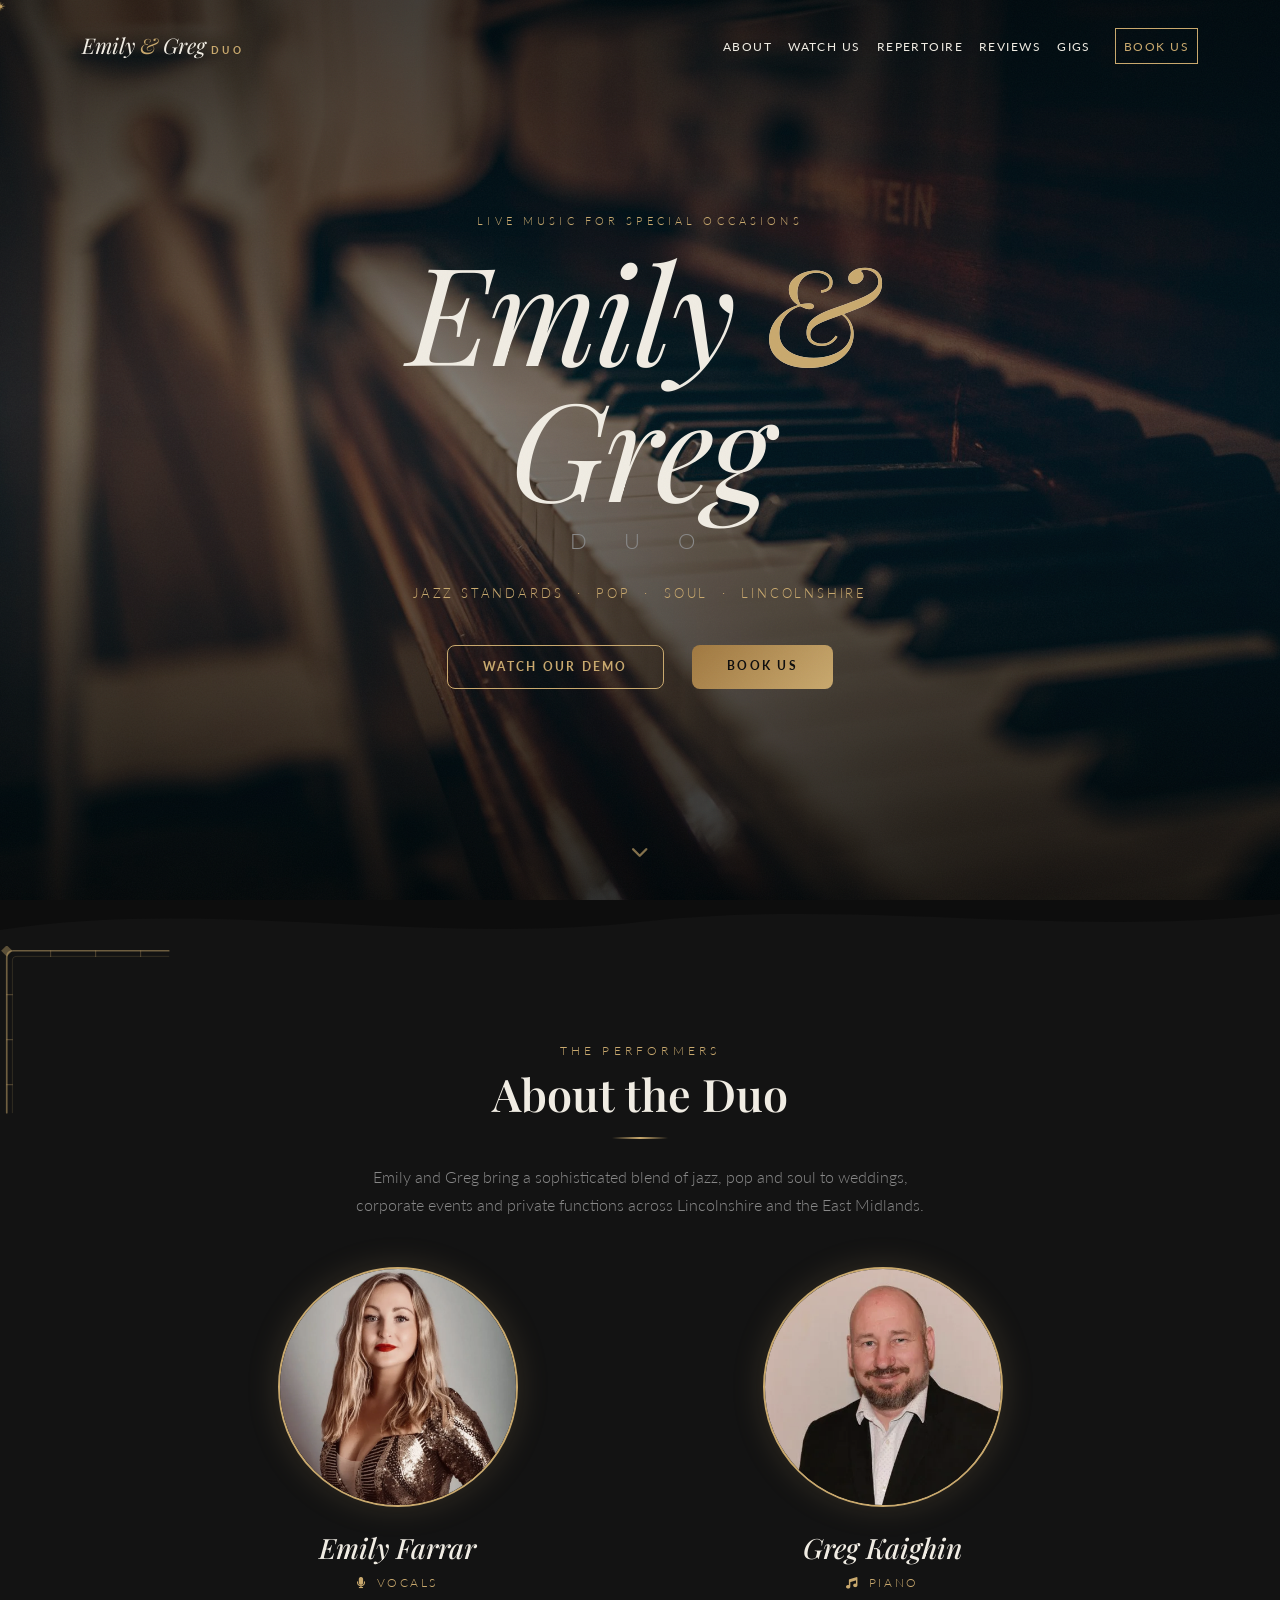
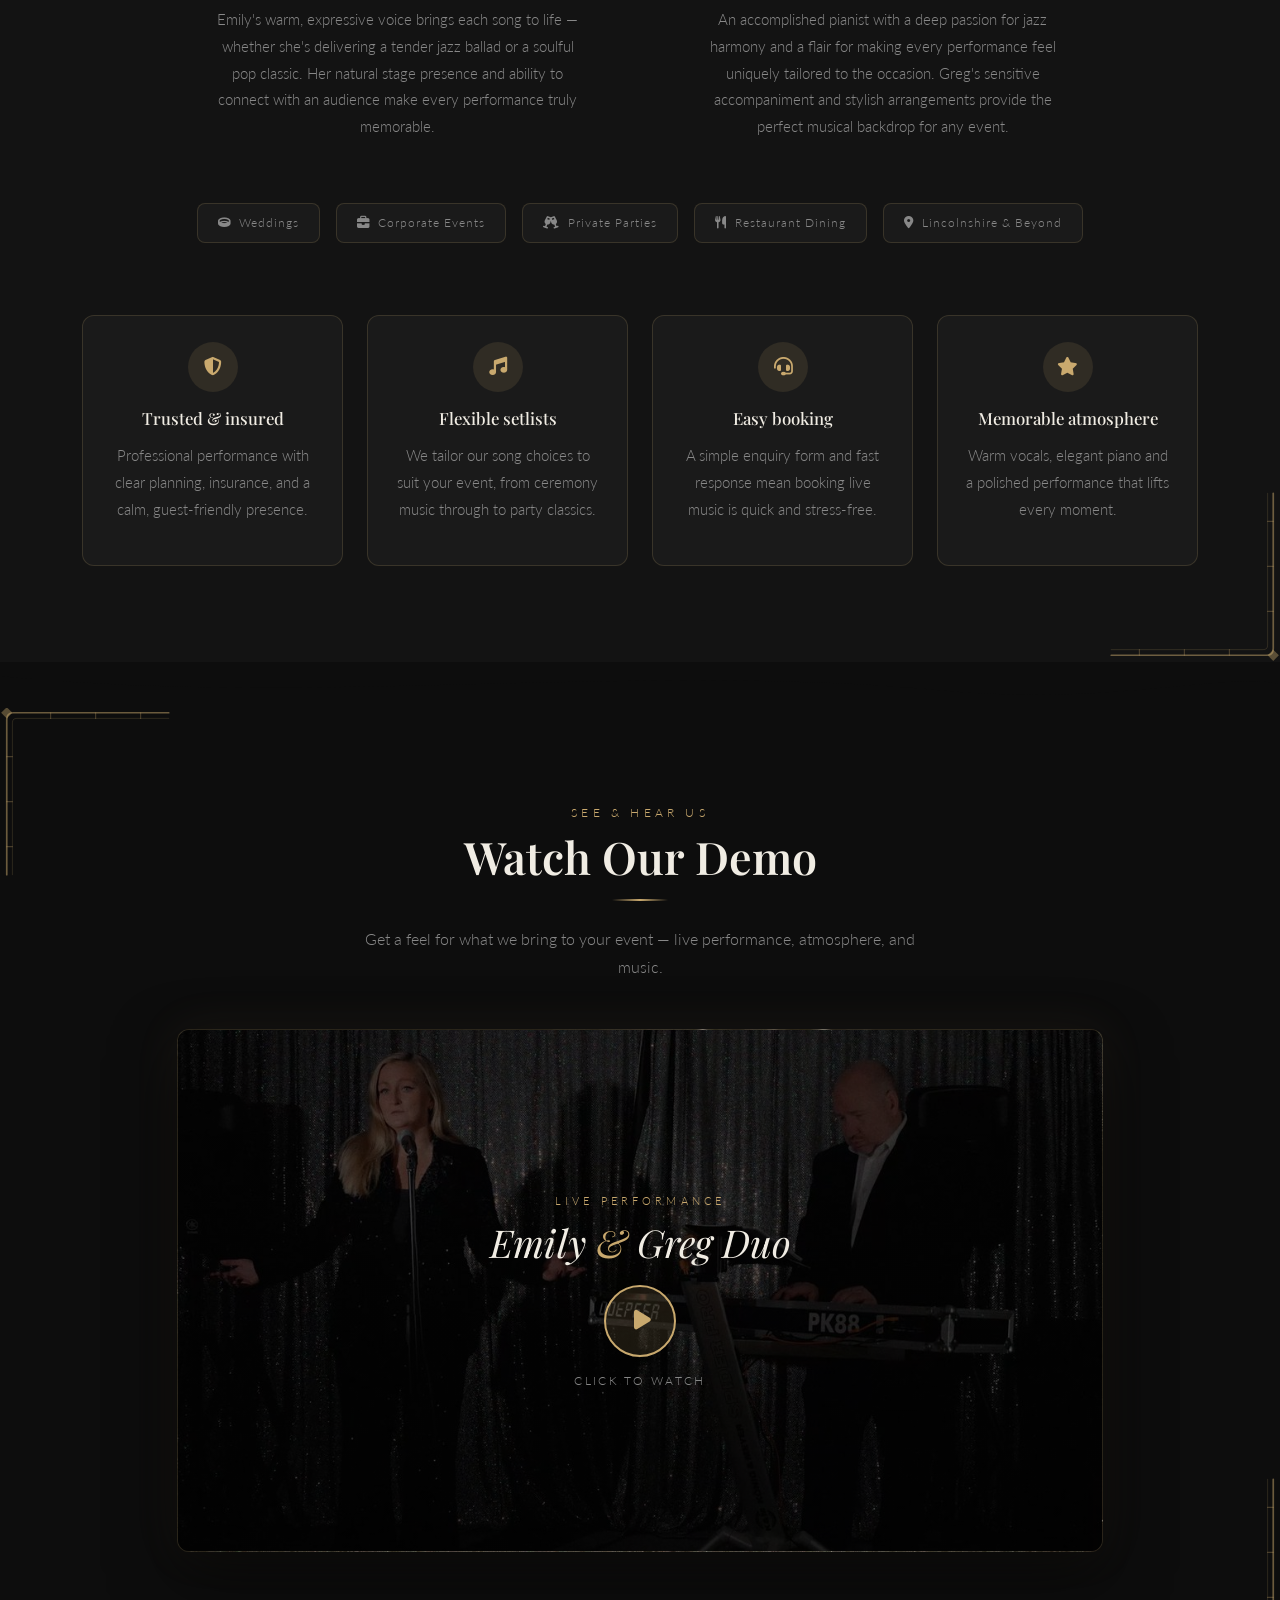
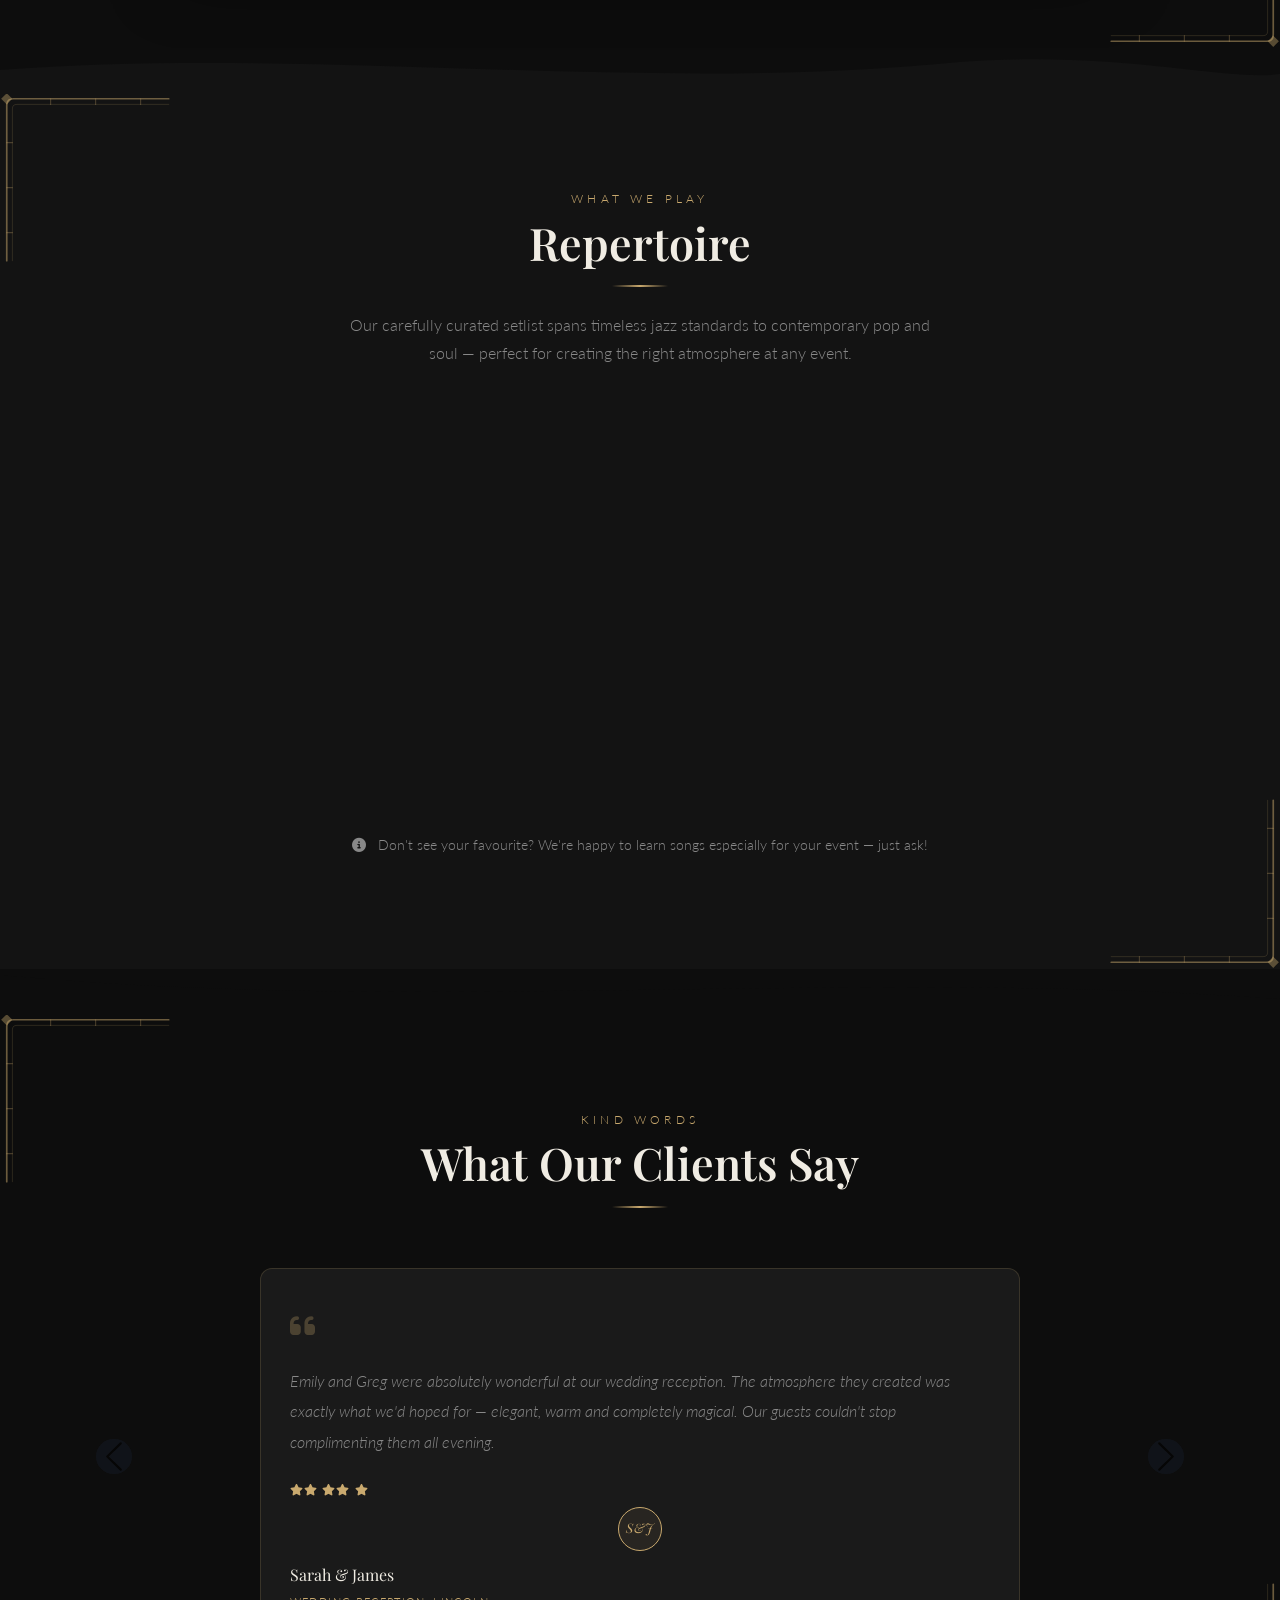
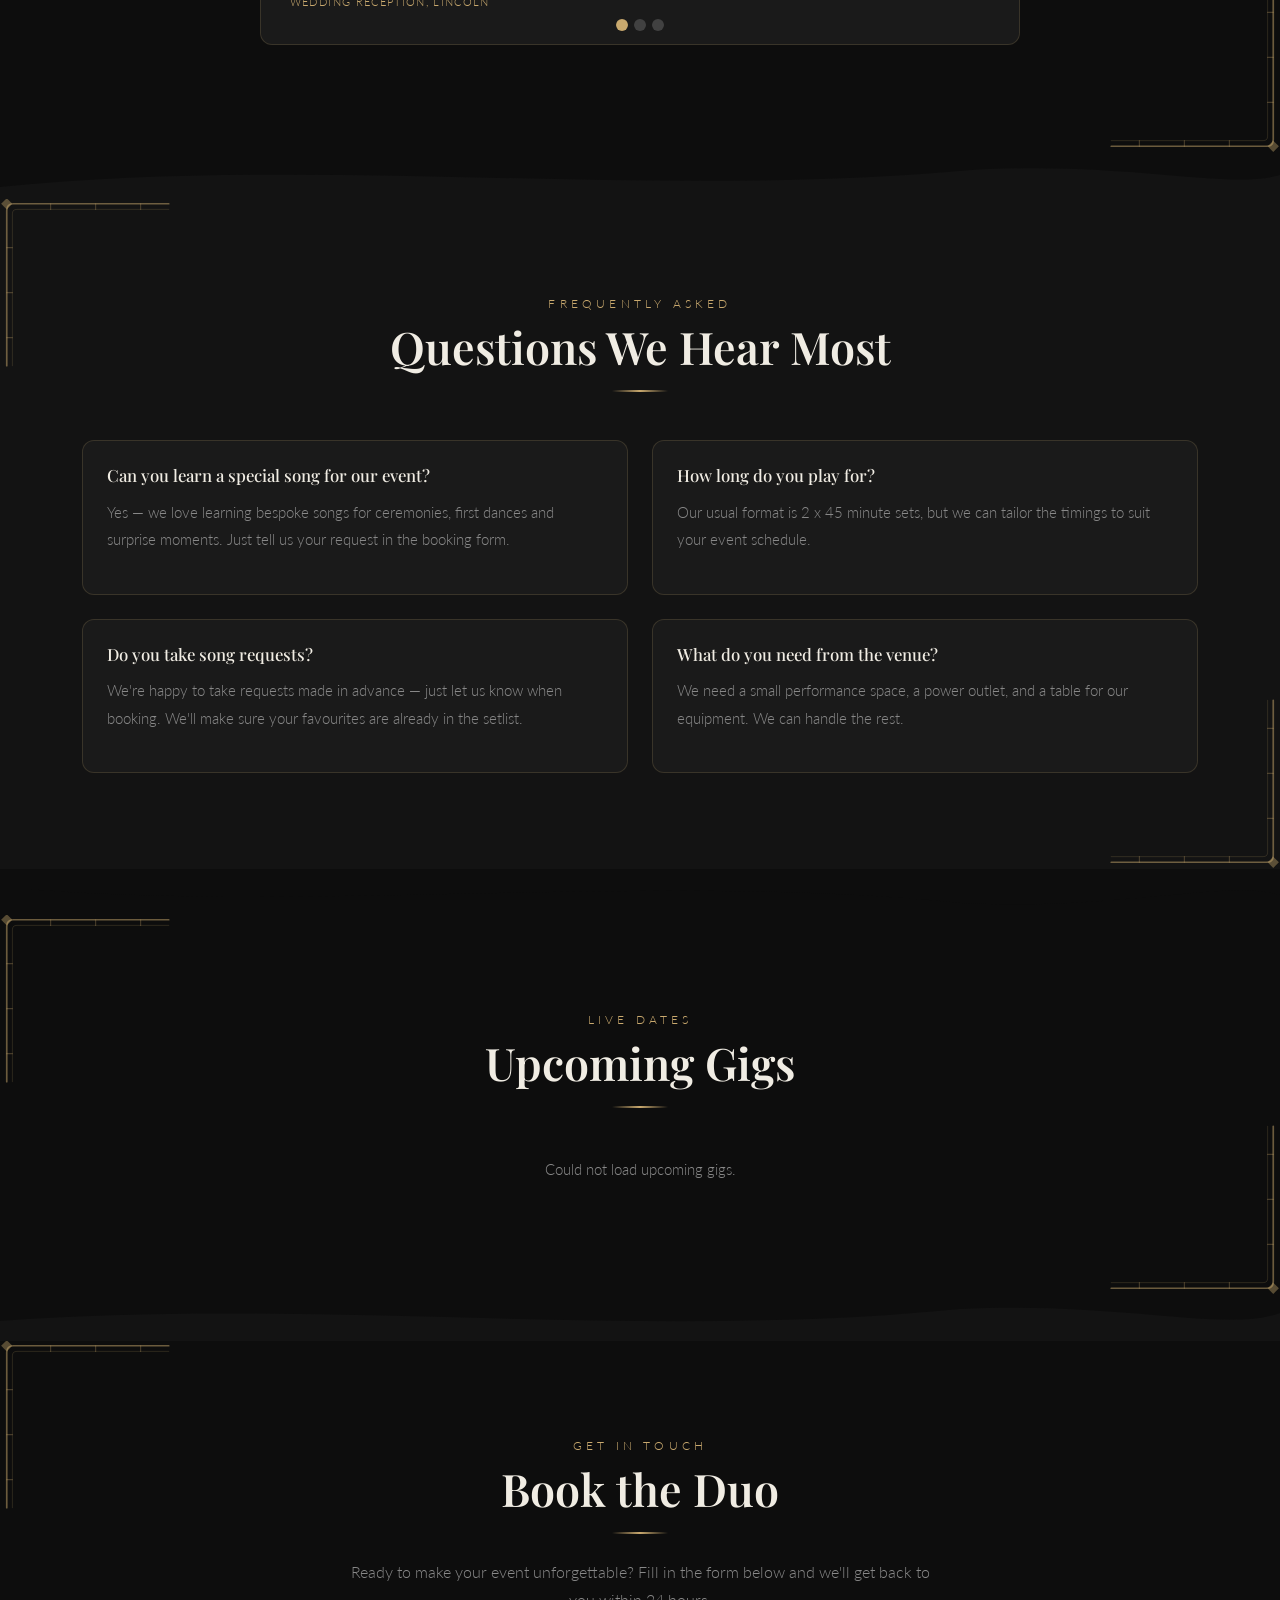
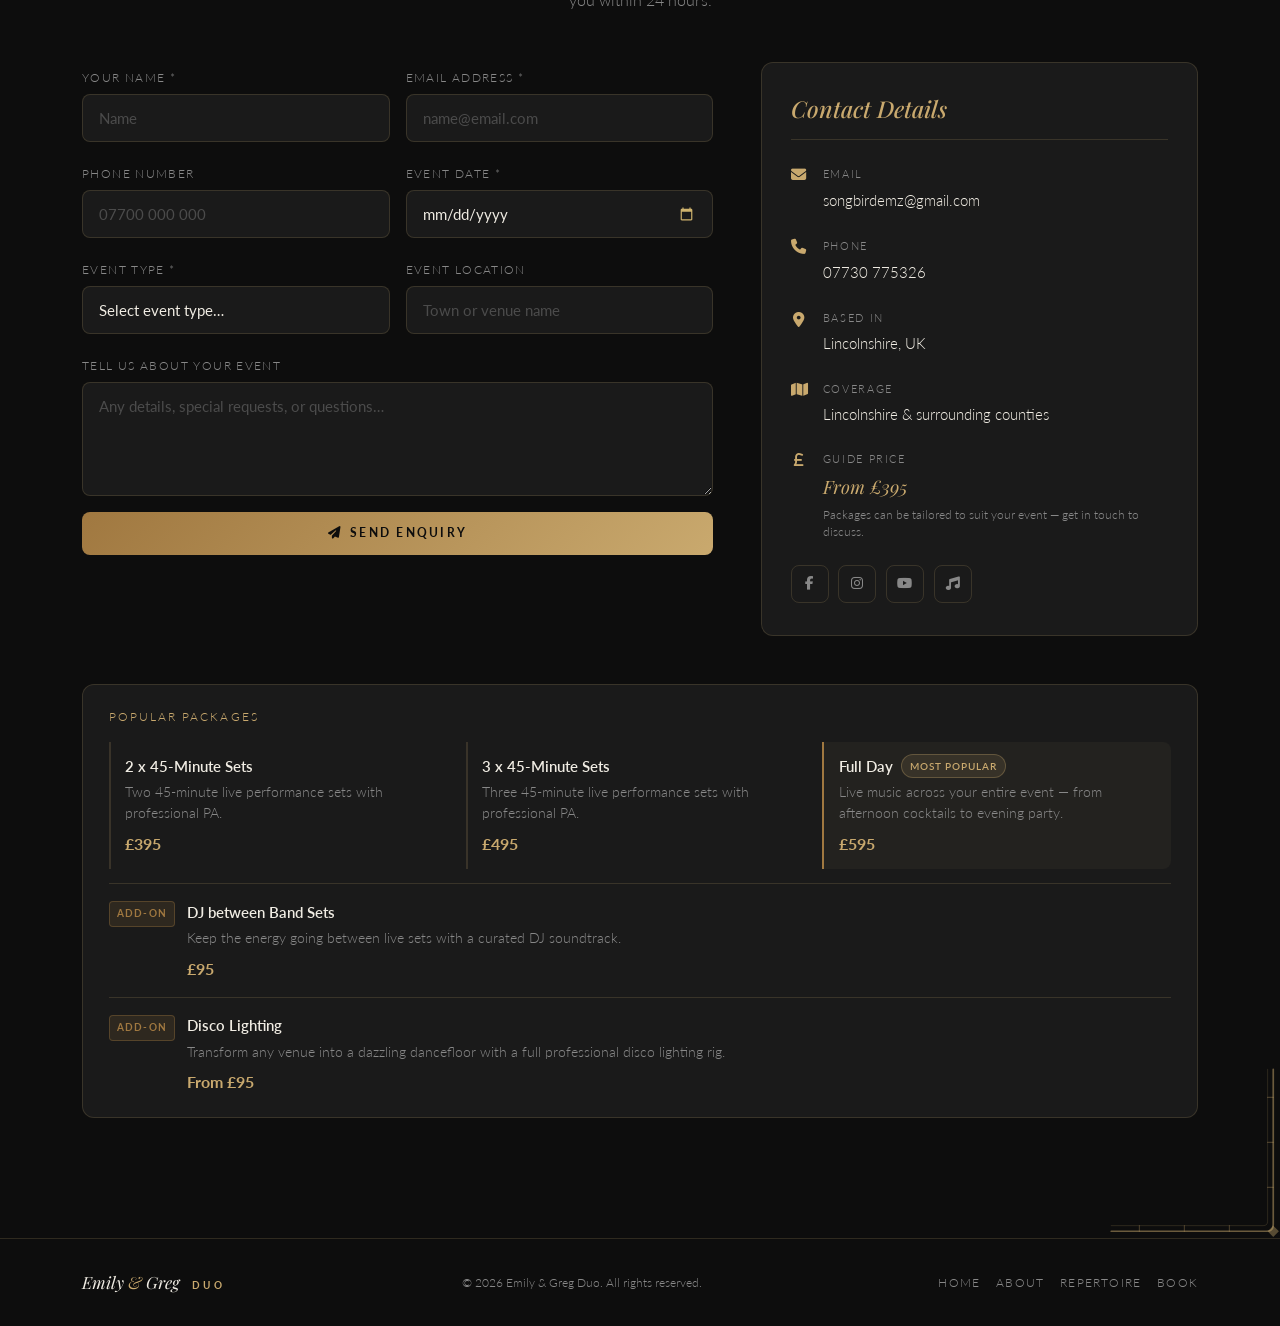
==== index.html @ 114316a8 "Add Emily Joy site link to social links section Co-Authored-By: Claude Sonnet 4.6 <noreply@anthropic" ====
<!DOCTYPE html>
<html lang="en">
<head>
    <meta charset="UTF-8">
    <meta name="viewport" content="width=device-width, initial-scale=1.0, maximum-scale=5.0">
    <title>Emily &amp; Greg Duo | Jazz, Pop &amp; Soul | Lincolnshire</title>
    <meta name="description" content="Emily &amp; Greg Duo — live jazz, pop and soul music for weddings, functions and events across Lincolnshire and the East Midlands.">
    <meta name="keywords" content="party band, party music, good music, band near me, lincolnshire music, live music lincolnshire, wedding band lincolnshire, jazz duo, soul duo, east midlands live music">
    <link rel="canonical" href="https://gregkaighin.github.io/emily-and-greg-duo/">
    <!-- Open Graph / social sharing -->
    <meta property="og:type" content="website">
    <meta property="og:title" content="Emily &amp; Greg Duo | Jazz, Pop &amp; Soul | Lincolnshire">
    <meta property="og:description" content="Live jazz, pop and soul music for weddings, functions and events across Lincolnshire and the East Midlands.">
    <meta property="og:image" content="https://gregkaighin.github.io/emily-and-greg-duo/images/thumbnail.jpg">
    <meta property="og:url" content="https://gregkaighin.github.io/emily-and-greg-duo/">
    <meta name="twitter:card" content="summary_large_image">
    <meta name="twitter:title" content="Emily &amp; Greg Duo | Jazz, Pop &amp; Soul | Lincolnshire">
    <meta name="twitter:description" content="Live jazz, pop and soul music for weddings, functions and events across Lincolnshire and the East Midlands.">
    <meta name="twitter:image" content="https://gregkaighin.github.io/emily-and-greg-duo/images/thumbnail.jpg">
    <meta name="theme-color" content="#0d0d0d">
    <link rel="icon" type="image/svg+xml" href="favicon.svg">
    <link rel="icon" href="favicon.ico" type="image/x-icon">
    <link rel="shortcut icon" href="favicon.ico" type="image/x-icon">
    <meta name="msapplication-TileColor" content="#0d0d0d">
    <link rel="preconnect" href="https://fonts.googleapis.com">
    <link rel="preconnect" href="https://fonts.gstatic.com" crossorigin>
    <link rel="preconnect" href="https://cdnjs.cloudflare.com">
    <link rel="preconnect" href="https://cdn.jsdelivr.net">
    <!-- Preload hero background so LCP image starts fetching immediately -->
    <link rel="preload" as="image" href="images/hero-bg.jpg">

    <!-- Bootstrap 5.3 — deferred to eliminate render-blocking -->
    <link rel="preload" as="style" href="https://cdn.jsdelivr.net/npm/bootstrap@5.3.8/dist/css/bootstrap.min.css" onload="this.onload=null;this.rel='stylesheet'">
    <noscript><link rel="stylesheet" href="https://cdn.jsdelivr.net/npm/bootstrap@5.3.8/dist/css/bootstrap.min.css"></noscript>
    <!-- Google Fonts — deferred, display=swap prevents invisible text during load -->
    <link rel="preload" as="style" href="https://fonts.googleapis.com/css2?family=Playfair+Display:ital,wght@0,400;0,600;0,700;1,400;1,600&family=Lato:wght@300;400;700&display=swap" onload="this.onload=null;this.rel='stylesheet'">
    <noscript><link href="https://fonts.googleapis.com/css2?family=Playfair+Display:ital,wght@0,400;0,600;0,700;1,400;1,600&family=Lato:wght@300;400;700&display=swap" rel="stylesheet"></noscript>
    <!-- Font Awesome — deferred, icons are non-critical for layout -->
    <link rel="preload" as="style" href="https://cdnjs.cloudflare.com/ajax/libs/font-awesome/6.5.0/css/all.min.css" onload="this.onload=null;this.rel='stylesheet'">
    <noscript><link rel="stylesheet" href="https://cdnjs.cloudflare.com/ajax/libs/font-awesome/6.5.0/css/all.min.css"></noscript>
    <script type="application/ld+json">
    {
      "@context":"https://schema.org",
      "@type":"MusicGroup",
      "name":"Emily & Greg Duo",
      "description":"Live jazz, pop and soul music for weddings, functions and events across Lincolnshire and the East Midlands.",
      "genre":["Jazz","Pop","Soul"],
      "contactPoint":[
        {
          "@type":"ContactPoint",
          "contactType":"booking",
          "email":"gregkaighin@gmail.com",
          "telephone":"+447704849036"
        }
      ]
    }
    </script>
    <!-- Custom CSS -->
    <link rel="stylesheet" href="css/style.css">
    <!-- Google tag (gtag.js) -->
    <script async src="https://www.googletagmanager.com/gtag/js?id=G-RN4NZZ10PQ"></script>
    <script>
      window.dataLayer = window.dataLayer || [];
      function gtag(){dataLayer.push(arguments);}
      gtag('js', new Date());
      gtag('config', 'G-RN4NZZ10PQ');
    </script>
</head>
<body>

    <!-- ===================== NAVBAR ===================== -->
    <nav class="navbar navbar-expand-lg fixed-top" id="mainNav">
        <div class="container">
            <a class="navbar-brand" href="#home">
                <span class="brand-name">Emily <span class="amp">&amp;</span> Greg</span>
                <span class="brand-sub">DUO</span>
            </a>
            <button class="navbar-toggler" type="button" data-bs-toggle="collapse" data-bs-target="#navbarNav" aria-controls="navbarNav" aria-expanded="false" aria-label="Toggle navigation">
                <span class="navbar-toggler-icon"></span>
            </button>
            <div class="collapse navbar-collapse" id="navbarNav">
                <ul class="navbar-nav ms-auto align-items-lg-center">
                    <li class="nav-item"><a class="nav-link" href="#about">About</a></li>
                    <li class="nav-item"><a class="nav-link" href="#video">Watch Us</a></li>
                    <li class="nav-item"><a class="nav-link" href="#repertoire">Repertoire</a></li>
                    <li class="nav-item"><a class="nav-link" href="#testimonials">Reviews</a></li>
                    <li class="nav-item"><a class="nav-link" href="#gigs">Gigs</a></li>
                    <li class="nav-item ms-lg-3"><a class="nav-link btn-book" href="#contact">Book Us</a></li>
                </ul>
            </div>
        </div>
    </nav>

    <!-- ===================== HERO ===================== -->
    <section id="home" class="hero d-flex align-items-center justify-content-center">
<div class="hero-overlay"></div>
        <div class="hero-content text-center position-relative">
            <p class="hero-pre fade-up">Live Music for Special Occasions</p>
            <h1 class="hero-title fade-up">Emily <span class="amp">&amp;</span> Greg</h1>
            <p class="hero-subtitle fade-up">D U O</p>
            <p class="hero-tagline fade-up">Jazz Standards &nbsp;&middot;&nbsp; Pop &nbsp;&middot;&nbsp; Soul &nbsp;&middot;&nbsp; Lincolnshire</p>
            <div class="hero-ctas fade-up">
                <a href="#video" class="btn btn-outline-gold me-2 me-md-3">Watch Our Demo</a>
                <a href="#contact" class="btn btn-gold">Book Us</a>
            </div>
        </div>
        <a href="#about" class="hero-scroll" aria-label="Scroll down">
            <i class="fa-solid fa-chevron-down"></i>
        </a>
    </section>

    <div class="wave-divider" aria-hidden="true"><svg viewBox="0 0 1440 48" xmlns="http://www.w3.org/2000/svg" preserveAspectRatio="none"><path d="M0,32 C240,0 480,48 720,24 C960,0 1200,40 1440,16 L1440,48 L0,48 Z" fill="#131313"/></svg></div>

    <!-- ===================== ABOUT ===================== -->
    <section id="about" class="section-mid py-section">
        <div class="container">
            <div class="section-header text-center mb-5">
                <p class="section-pre">The Performers</p>
                <h2 class="section-title">About the Duo</h2>
                <div class="gold-divider mx-auto mt-3"></div>
                <p class="section-desc mt-4">
                    Emily and Greg bring a sophisticated blend of jazz, pop and soul to weddings,
                    corporate events and private functions across Lincolnshire and the East Midlands.
                </p>
            </div>

            <div class="row g-5 justify-content-center">
                <div class="col-md-5 text-center fade-up">
                    <div class="about-photo-wrap mx-auto">
                        <picture>
                            <source srcset="images/emily-portrait-1.webp" type="image/webp">
                            <img src="images/emily-portrait-1.jpg" alt="Emily Farrar — Vocals" class="about-photo" loading="lazy" width="840" height="1493">
                        </picture>
                    </div>
                    <h3 class="about-name mt-4">Emily Farrar</h3>
                    <p class="about-instrument"><i class="fa-solid fa-microphone me-2"></i>Vocals</p>
                    <p class="about-bio">
                        Emily's warm, expressive voice brings each song to life — whether she's delivering
                        a tender jazz ballad or a soulful pop classic. Her natural stage presence and
                        ability to connect with an audience make every performance truly memorable.
                    </p>
                </div>
                <div class="col-md-5 text-center fade-up" data-delay="200">
                    <div class="about-photo-wrap mx-auto">
                        <picture>
                            <source srcset="images/greg-portrait.webp" type="image/webp">
                            <img src="images/greg-portrait.jpg" alt="Greg — Piano" class="about-photo" loading="lazy" width="420" height="420">
                        </picture>
                    </div>
                    <h3 class="about-name mt-4">Greg Kaighin</h3>
                    <p class="about-instrument"><i class="fa-solid fa-music me-2"></i>Piano</p>
                    <p class="about-bio">
                        An accomplished pianist with a deep passion for jazz harmony and a flair for
                        making every performance feel uniquely tailored to the occasion. Greg's sensitive
                        accompaniment and stylish arrangements provide the perfect musical backdrop for
                        any event.
                    </p>
                </div>
            </div>

            <div class="row mt-5">
                <div class="col-12">
                    <div class="about-badges d-flex flex-wrap justify-content-center gap-3">
                        <div class="badge-item"><i class="fa-solid fa-ring me-2"></i>Weddings</div>
                        <div class="badge-item"><i class="fa-solid fa-briefcase me-2"></i>Corporate Events</div>
                        <div class="badge-item"><i class="fa-solid fa-champagne-glasses me-2"></i>Private Parties</div>
                        <div class="badge-item"><i class="fa-solid fa-utensils me-2"></i>Restaurant Dining</div>
                        <div class="badge-item"><i class="fa-solid fa-location-dot me-2"></i>Lincolnshire &amp; Beyond</div>
                    </div>
                </div>
            </div>
            <div class="row mt-5 g-4">
                <div class="col-sm-6 col-lg-3 fade-up">
                    <div class="feature-card">
                        <div class="feature-card-icon"><i class="fa-solid fa-shield-halved"></i></div>
                        <h3 class="feature-card-title">Trusted & insured</h3>
                        <p class="feature-card-text">Professional performance with clear planning, insurance, and a calm, guest-friendly presence.</p>
                    </div>
                </div>
                <div class="col-sm-6 col-lg-3 fade-up" data-delay="120">
                    <div class="feature-card">
                        <div class="feature-card-icon"><i class="fa-solid fa-music"></i></div>
                        <h3 class="feature-card-title">Flexible setlists</h3>
                        <p class="feature-card-text">We tailor our song choices to suit your event, from ceremony music through to party classics.</p>
                    </div>
                </div>
                <div class="col-sm-6 col-lg-3 fade-up" data-delay="240">
                    <div class="feature-card">
                        <div class="feature-card-icon"><i class="fa-solid fa-headset"></i></div>
                        <h3 class="feature-card-title">Easy booking</h3>
                        <p class="feature-card-text">A simple enquiry form and fast response mean booking live music is quick and stress-free.</p>
                    </div>
                </div>
                <div class="col-sm-6 col-lg-3 fade-up" data-delay="360">
                    <div class="feature-card">
                        <div class="feature-card-icon"><i class="fa-solid fa-star"></i></div>
                        <h3 class="feature-card-title">Memorable atmosphere</h3>
                        <p class="feature-card-text">Warm vocals, elegant piano and a polished performance that lifts every moment.</p>
                    </div>
                </div>
            </div>
        </div>
    </section>

    <div class="wave-divider" aria-hidden="true"><svg viewBox="0 0 1440 48" xmlns="http://www.w3.org/2000/svg" preserveAspectRatio="none"><path d="M0,16 C360,48 720,0 1080,32 C1260,44 1380,12 1440,24 L1440,48 L0,48 Z" fill="#0d0d0d"/></svg></div>

    <!-- ===================== VIDEO ===================== -->
    <section id="video" class="section-dark py-section">
        <div class="container">
            <div class="section-header text-center mb-5">
                <p class="section-pre">See &amp; Hear Us</p>
                <h2 class="section-title">Watch Our Demo</h2>
                <div class="gold-divider mx-auto mt-3"></div>
                <p class="section-desc mt-4">
                    Get a feel for what we bring to your event — live performance, atmosphere, and music.
                </p>
            </div>
            <div class="row justify-content-center">
                <div class="col-lg-10 fade-up">
                    <!-- Custom thumbnail shown until user clicks play -->
                    <div class="video-facade" id="videoFacade" role="button" tabindex="0" aria-label="Play demo video">
                        <div class="video-facade-inner">
                            <p class="facade-pre">Live Performance</p>
                            <h3 class="facade-title">Emily <span class="amp">&amp;</span> Greg Duo</h3>
                            <button class="video-play-btn" tabindex="-1" aria-hidden="true">
                                <i class="fa-solid fa-play"></i>
                            </button>
                            <p class="facade-hint">Click to watch</p>
                        </div>
                    </div>
                    <!-- Video shown on click -->
                    <div class="video-wrap d-none" id="videoEmbed" aria-label="Demo video player">
                        <video id="videoPlayer" playsinline preload="none" poster="images/thumbnail.jpg">
                            <source src="https://github.com/GregKaighin/emily-and-greg-duo/releases/download/v1.0/demo_video.mp4" type="video/mp4">
                        </video>
                        <div class="vc" id="videoControls">
                            <div class="vc-progress-area" id="vcProgressArea">
                                <div class="vc-track">
                                    <div class="vc-fill" id="vcFill"></div>
                                    <div class="vc-thumb" id="vcThumb"></div>
                                </div>
                            </div>
                            <div class="vc-bar">
                                <div class="vc-left">
                                    <button class="vc-btn" id="vcPlayPause" aria-label="Play">
                                        <i class="fa-solid fa-play" id="vcPlayIcon"></i>
                                    </button>
                                    <span class="vc-time" id="vcTime">0:00 / 0:00</span>
                                </div>
                                <div class="vc-right">
                                    <button class="vc-btn" id="vcMute" aria-label="Mute">
                                        <i class="fa-solid fa-volume-high" id="vcVolIcon"></i>
                                    </button>
                                    <button class="vc-btn" id="vcFullscreen" aria-label="Fullscreen">
                                        <i class="fa-solid fa-expand" id="vcFsIcon"></i>
                                    </button>
                                </div>
                            </div>
                        </div>
                    </div>
                </div>
            </div>
        </div>
    </section>

    <div class="wave-divider" aria-hidden="true"><svg viewBox="0 0 1440 48" xmlns="http://www.w3.org/2000/svg" preserveAspectRatio="none"><path d="M0,24 C360,0 720,48 1080,16 C1260,4 1380,36 1440,28 L1440,48 L0,48 Z" fill="#131313"/></svg></div>

    <!-- ===================== REPERTOIRE ===================== -->
    <section id="repertoire" class="section-mid py-section">
        <div class="container">
            <div class="section-header text-center mb-5">
                <p class="section-pre">What We Play</p>
                <h2 class="section-title">Repertoire</h2>
                <div class="gold-divider mx-auto mt-3"></div>
                <p class="section-desc mt-4">
                    Our carefully curated setlist spans timeless jazz standards to contemporary
                    pop and soul — perfect for creating the right atmosphere at any event.
                </p>
            </div>

            <div class="row g-4">
                <div class="col-md-6 fade-up">
                    <div class="repertoire-card">
                        <div class="repertoire-card-header">
                            <i class="fa-solid fa-music me-2"></i>Jazz Standards
                        </div>
                        <ul class="repertoire-list">
                            <li>Fly Me to the Moon</li>
                            <li>The Way You Look Tonight</li>
                            <li>Autumn Leaves</li>
                            <li>Misty</li>
                            <li>My Funny Valentine</li>
                            <li>Summertime</li>
                            <li>What a Wonderful World</li>
                            <li>At Last</li>
                            <li>All of Me</li>
                            <li>Cheek to Cheek</li>
                            <li>Blue Skies</li>
                            <li>Georgia on My Mind</li>
                            <li>Night and Day</li>
                            <li>La Vie en Rose</li>
                            <li>It Had to Be You</li>
                        </ul>
                    </div>
                </div>
                <div class="col-md-6 fade-up" data-delay="200">
                    <div class="repertoire-card">
                        <div class="repertoire-card-header">
                            <i class="fa-solid fa-heart me-2"></i>Pop &amp; Soul
                        </div>
                        <ul class="repertoire-list">
                            <li>Make You Feel My Love</li>
                            <li>Thinking Out Loud</li>
                            <li>Can't Help Falling in Love</li>
                            <li>Stand by Me</li>
                            <li>You Are the Best Thing</li>
                            <li>Signed, Sealed, Delivered</li>
                            <li>Respect</li>
                            <li>I Say a Little Prayer</li>
                            <li>A Natural Woman</li>
                            <li>Superstition</li>
                            <li>Lovely Day</li>
                            <li>Perfect</li>
                            <li>Your Song</li>
                            <li>Killing Me Softly</li>
                            <li>Higher Ground</li>
                        </ul>
                    </div>
                </div>
            </div>

            <p class="text-center text-muted-gold mt-4">
                <i class="fa-solid fa-circle-info me-2"></i>
                Don't see your favourite? We're happy to learn songs especially for your event — just ask!
            </p>
        </div>
    </section>

    <div class="wave-divider" aria-hidden="true"><svg viewBox="0 0 1440 48" xmlns="http://www.w3.org/2000/svg" preserveAspectRatio="none"><path d="M0,8 C480,48 960,0 1440,32 L1440,48 L0,48 Z" fill="#0d0d0d"/></svg></div>

    <!-- ===================== TESTIMONIALS ===================== -->
    <section id="testimonials" class="section-dark py-section">
        <div class="container">
            <div class="section-header text-center mb-5">
                <p class="section-pre">Kind Words</p>
                <h2 class="section-title">What Our Clients Say</h2>
                <div class="gold-divider mx-auto mt-3"></div>
            </div>

            <div class="row">
                <div class="col-12">
                    <div id="testimonialCarousel" class="carousel slide fade-up" data-bs-ride="carousel" data-bs-interval="7000" data-bs-pause="hover">
                        <div class="carousel-indicators">
                            <button type="button" data-bs-target="#testimonialCarousel" data-bs-slide-to="0" class="active" aria-current="true" aria-label="Testimonial 1"></button>
                            <button type="button" data-bs-target="#testimonialCarousel" data-bs-slide-to="1" aria-label="Testimonial 2"></button>
                            <button type="button" data-bs-target="#testimonialCarousel" data-bs-slide-to="2" aria-label="Testimonial 3"></button>
                        </div>
                        <div class="carousel-inner">
                            <div class="carousel-item active">
                                <div class="testimonial-card mx-auto">
                                    <div class="quote-icon"><i class="fa-solid fa-quote-left"></i></div>
                                    <p class="testimonial-text">
                                        Emily and Greg were absolutely wonderful at our wedding reception.
                                        The atmosphere they created was exactly what we'd hoped for —
                                        elegant, warm and completely magical. Our guests couldn't stop
                                        complimenting them all evening.
                                    </p>
                                    <div class="testimonial-author">
                                        <div class="stars">
                                            <i class="fa-solid fa-star"></i><i class="fa-solid fa-star"></i>
                                            <i class="fa-solid fa-star"></i><i class="fa-solid fa-star"></i>
                                            <i class="fa-solid fa-star"></i>
                                        </div>
                                        <div class="author-avatar">S&amp;J</div>
                                        <p class="author-name">Sarah &amp; James</p>
                                        <p class="author-event">Wedding Reception, Lincoln</p>
                                    </div>
                                </div>
                            </div>
                            <div class="carousel-item">
                                <div class="testimonial-card mx-auto">
                                    <div class="quote-icon"><i class="fa-solid fa-quote-left"></i></div>
                                    <p class="testimonial-text">
                                        We booked Emily and Greg for our company Christmas dinner and they
                                        were a real highlight of the evening. Professional, talented, and
                                        they read the room brilliantly. Everyone was delighted. Highly
                                        recommended without reservation.
                                    </p>
                                    <div class="testimonial-author">
                                        <div class="stars">
                                            <i class="fa-solid fa-star"></i><i class="fa-solid fa-star"></i>
                                            <i class="fa-solid fa-star"></i><i class="fa-solid fa-star"></i>
                                            <i class="fa-solid fa-star"></i>
                                        </div>
                                        <div class="author-avatar">MT</div>
                                        <p class="author-name">Mark Thompson</p>
                                        <p class="author-event">Corporate Event, Nottingham</p>
                                    </div>
                                </div>
                            </div>
                            <div class="carousel-item">
                                <div class="testimonial-card mx-auto">
                                    <div class="quote-icon"><i class="fa-solid fa-quote-left"></i></div>
                                    <p class="testimonial-text">
                                        We had Emily and Greg play at our 40th anniversary party and they
                                        were simply superb. Every song was perfect — they took requests and
                                        even learned a special song just for us. Truly exceptional musicians
                                        and lovely people.
                                    </p>
                                    <div class="testimonial-author">
                                        <div class="stars">
                                            <i class="fa-solid fa-star"></i><i class="fa-solid fa-star"></i>
                                            <i class="fa-solid fa-star"></i><i class="fa-solid fa-star"></i>
                                            <i class="fa-solid fa-star"></i>
                                        </div>
                                        <div class="author-avatar">P&amp;A</div>
                                        <p class="author-name">Patricia &amp; Alan</p>
                                        <p class="author-event">Anniversary Party, Lincolnshire</p>
                                    </div>
                                </div>
                            </div>
                        </div>
                        <button class="carousel-control-prev" type="button" data-bs-target="#testimonialCarousel" data-bs-slide="prev">
                            <span class="carousel-control-prev-icon" aria-hidden="true"></span>
                            <span class="visually-hidden">Previous</span>
                        </button>
                        <button class="carousel-control-next" type="button" data-bs-target="#testimonialCarousel" data-bs-slide="next">
                            <span class="carousel-control-next-icon" aria-hidden="true"></span>
                            <span class="visually-hidden">Next</span>
                        </button>
                    </div>
                </div>
            </div>
        </div>
    </section>

    <div class="wave-divider" aria-hidden="true"><svg viewBox="0 0 1440 48" xmlns="http://www.w3.org/2000/svg" preserveAspectRatio="none"><path d="M0,36 C360,4 720,48 1080,20 C1260,8 1380,40 1440,24 L1440,48 L0,48 Z" fill="#131313"/></svg></div>

    <!-- ===================== FAQ ===================== -->
    <section id="faq" class="section-mid py-section">
        <div class="container">
            <div class="section-header text-center mb-5">
                <p class="section-pre">Frequently Asked</p>
                <h2 class="section-title">Questions We Hear Most</h2>
                <div class="gold-divider mx-auto mt-3"></div>
            </div>
            <div class="row g-4 justify-content-center">
                <div class="col-md-6 fade-up">
                    <div class="faq-card">
                        <h3 class="faq-question">Can you learn a special song for our event?</h3>
                        <p class="faq-answer">Yes — we love learning bespoke songs for ceremonies, first dances and surprise moments. Just tell us your request in the booking form.</p>
                    </div>
                </div>
                <div class="col-md-6 fade-up" data-delay="120">
                    <div class="faq-card">
                        <h3 class="faq-question">How long do you play for?</h3>
                        <p class="faq-answer">Our usual format is 2 x 45 minute sets, but we can tailor the timings to suit your event schedule.</p>
                    </div>
                </div>
                <div class="col-md-6 fade-up" data-delay="240">
                    <div class="faq-card">
                        <h3 class="faq-question">Do you take song requests?</h3>
                        <p class="faq-answer">We're happy to take requests made in advance — just let us know when booking. We'll make sure your favourites are already in the setlist.</p>
                    </div>
                </div>
                <div class="col-md-6 fade-up" data-delay="360">
                    <div class="faq-card">
                        <h3 class="faq-question">What do you need from the venue?</h3>
                        <p class="faq-answer">We need a small performance space, a power outlet, and a table for our equipment. We can handle the rest.</p>
                    </div>
                </div>
            </div>
        </div>
    </section>

    <div class="wave-divider" aria-hidden="true"><svg viewBox="0 0 1440 48" xmlns="http://www.w3.org/2000/svg" preserveAspectRatio="none"><path d="M0,20 C360,48 720,4 1080,36 C1260,44 1380,12 1440,28 L1440,48 L0,48 Z" fill="#0d0d0d"/></svg></div>

    <!-- ===================== GIGS ===================== -->
    <section id="gigs" class="section-dark py-section">
        <div class="container">
            <div class="section-header text-center mb-5">
                <p class="section-pre">Live Dates</p>
                <h2 class="section-title">Upcoming Gigs</h2>
                <div class="gold-divider mx-auto mt-3"></div>
            </div>
            <div id="gigs-list" class="row g-4 justify-content-center">
                <div class="col-12 text-center">
                    <p class="gig-empty">Loading...</p>
                </div>
            </div>
        </div>
    </section>

    <div class="wave-divider" aria-hidden="true"><svg viewBox="0 0 1440 48" xmlns="http://www.w3.org/2000/svg" preserveAspectRatio="none"><path d="M0,28 C360,4 720,48 1080,16 C1260,8 1380,40 1440,20 L1440,48 L0,48 Z" fill="#131313"/></svg></div>

    <!-- ===================== CONTACT ===================== -->
    <section id="contact" class="section-dark py-section">
        <div class="container">
            <div class="section-header text-center mb-5">
                <p class="section-pre">Get in Touch</p>
                <h2 class="section-title">Book the Duo</h2>
                <div class="gold-divider mx-auto mt-3"></div>
                <p class="section-desc mt-4">
                    Ready to make your event unforgettable? Fill in the form below and
                    we'll get back to you within 24 hours.
                </p>
            </div>

            <div class="row g-5">
                <div class="col-lg-7 fade-up">
                    <form id="bookingForm" class="booking-form" novalidate>
                        <input type="hidden" name="_cc" value="songbirdemz@gmail.com">
                        <input type="hidden" name="_subject" value="New Booking Enquiry — Emily &amp; Greg Duo">
                        <div class="row g-3">
                            <div class="col-md-6">
                                <label for="name" class="form-label">Your Name *</label>
                                <input type="text" class="form-control" id="name" name="Name" required aria-required="true" placeholder="Name">
                            </div>
                            <div class="col-md-6">
                                <label for="email" class="form-label">Email Address *</label>
                                <input type="email" class="form-control" id="email" name="_replyto" required aria-required="true" placeholder="name@email.com">
                            </div>
                            <div class="col-md-6">
                                <label for="phone" class="form-label">Phone Number</label>
                                <input type="tel" class="form-control" id="phone" name="Phone Number" placeholder="07700 000 000">
                            </div>
                            <div class="col-md-6">
                                <label for="eventDate" class="form-label">Event Date *</label>
                                <input type="date" class="form-control" id="eventDate" name="Event Date" required aria-required="true">
                            </div>
                            <div class="col-md-6">
                                <label for="eventType" class="form-label">Event Type *</label>
                                <select class="form-select" id="eventType" name="Event Type" required aria-required="true">
                                    <option value="">Select event type…</option>
                                    <option value="wedding">Wedding</option>
                                    <option value="corporate">Corporate Event</option>
                                    <option value="party">Private Party</option>
                                    <option value="anniversary">Anniversary</option>
                                    <option value="restaurant">Restaurant / Venue</option>
                                    <option value="other">Other</option>
                                </select>
                            </div>
                            <div class="col-md-6">
                                <label for="location" class="form-label">Event Location</label>
                                <input type="text" class="form-control" id="location" name="Event Location" placeholder="Town or venue name">
                            </div>
                            <div class="col-12">
                                <label for="message" class="form-label">Tell Us About Your Event</label>
                                <textarea class="form-control" id="message" name="Message" rows="4" placeholder="Any details, special requests, or questions…"></textarea>
                            </div>
                            <div class="col-12">
                                <button type="submit" class="btn btn-gold w-100">
                                    <i class="fa-solid fa-paper-plane me-2"></i>Send Enquiry
                                </button>
                            </div>
                        </div>
                        <div id="formSuccess" class="form-success-msg mt-3 d-none" role="status" aria-live="polite" aria-atomic="true" tabindex="-1">
                            <i class="fa-solid fa-circle-check me-2"></i>
                            Thank you! We'll be in touch within 24 hours.
                        </div>
                    </form>
                </div>

                <div class="col-lg-5 fade-up" data-delay="200">
                    <div class="contact-info">
                        <h3 class="contact-info-title">Contact Details</h3>
                        <div class="contact-item">
                            <i class="fa-solid fa-envelope"></i>
                            <div>
                                <p class="contact-label">Email</p>
                                <a href="mailto:songbirdemz@gmail.com" class="contact-link">songbirdemz@gmail.com</a>
                            </div>
                        </div>
                        <div class="contact-item">
                            <i class="fa-solid fa-phone"></i>
                            <div>
                                <p class="contact-label">Phone</p>
                                <a href="tel:+447730775326" class="contact-link">07730 775326</a>
                            </div>
                        </div>
                        <div class="contact-item">
                            <i class="fa-solid fa-location-dot"></i>
                            <div>
                                <p class="contact-label">Based in</p>
                                <p class="contact-value">Lincolnshire, UK</p>
                            </div>
                        </div>
                        <div class="contact-item">
                            <i class="fa-solid fa-map"></i>
                            <div>
                                <p class="contact-label">Coverage</p>
                                <p class="contact-value">Lincolnshire &amp; surrounding counties</p>
                            </div>
                        </div>
                        <div class="contact-item">
                            <i class="fa-solid fa-sterling-sign"></i>
                            <div>
                                <p class="contact-label">Guide Price</p>
                                <p class="contact-value pricing-highlight">From £395</p>
                                <p class="contact-note">Packages can be tailored to suit your event — get in touch to discuss.</p>
                            </div>
                        </div>
                        <div class="social-links mt-4">
                            <a href="#" class="social-link" aria-label="Facebook (coming soon)" title="Facebook (coming soon)">
                                <i class="fa-brands fa-facebook-f" aria-hidden="true"></i>
                            </a>
                            <a href="#" class="social-link" aria-label="Instagram (coming soon)" title="Instagram (coming soon)">
                                <i class="fa-brands fa-instagram" aria-hidden="true"></i>
                            </a>
                            <a href="#" class="social-link" aria-label="YouTube (coming soon)" title="YouTube (coming soon)">
                                <i class="fa-brands fa-youtube" aria-hidden="true"></i>
                            </a>
                            <a href="https://gregkaighin.github.io/emily-joy/" class="social-link" aria-label="Emily Joy" title="Emily Joy" target="_blank" rel="noopener noreferrer">
                                <i class="fa-solid fa-music" aria-hidden="true"></i>
                            </a>
                        </div>
                    </div>
                </div>
            </div>

            <div class="package-summary mt-5 fade-up">
                <p class="package-label">Popular packages</p>
                <div class="package-cards">
                    <div class="package-card">
                        <span class="package-name">2 x 45-Minute Sets</span>
                        <p class="package-desc">Two 45-minute live performance sets with professional PA.</p>
                        <span class="package-price">£395</span>
                    </div>
                    <div class="package-card">
                        <span class="package-name">3 x 45-Minute Sets</span>
                        <p class="package-desc">Three 45-minute live performance sets with professional PA.</p>
                        <span class="package-price">£495</span>
                    </div>
                    <div class="package-card package-card--featured">
                        <span class="package-name">Full Day <span class="package-badge">Most Popular</span></span>
                        <p class="package-desc">Live music across your entire event — from afternoon cocktails to evening party.</p>
                        <span class="package-price">£595</span>
                    </div>
                </div>
                <div class="package-addon">
                    <span class="addon-tag">Add-on</span>
                    <div>
                        <span class="package-name">DJ between Band Sets</span>
                        <p class="package-desc">Keep the energy going between live sets with a curated DJ soundtrack.</p>
                        <span class="package-price">£95</span>
                    </div>
                </div>
                <div class="package-addon">
                    <span class="addon-tag">Add-on</span>
                    <div>
                        <span class="package-name">Disco Lighting</span>
                        <p class="package-desc">Transform any venue into a dazzling dancefloor with a full professional disco lighting rig.</p>
                        <span class="package-price">From £95</span>
                    </div>
                </div>
            </div>
        </div>
    </section>

    <div class="sticky-booking-bar">
        <a href="#contact" class="btn btn-gold">Book Emily &amp; Greg Duo</a>
    </div>

    <!-- ===================== FOOTER ===================== -->
    <footer class="site-footer">
        <div class="container">
            <div class="footer-inner d-flex flex-column flex-md-row align-items-center justify-content-between gap-3">
                <div class="footer-brand">
                    <span class="brand-name">Emily <span class="amp">&amp;</span> Greg</span>
                    <span class="brand-sub ms-2">DUO</span>
                </div>
                <p class="footer-copy mb-0">&copy; 2026 Emily &amp; Greg Duo. All rights reserved.</p>
                <nav class="footer-links d-flex gap-3">
                    <a href="#home">Home</a>
                    <a href="#about">About</a>
                    <a href="#repertoire">Repertoire</a>
                    <a href="#contact">Book</a>
                </nav>
            </div>
        </div>
    </footer>

    <!-- Bootstrap JS -->
    <script src="https://cdn.jsdelivr.net/npm/bootstrap@5.3.8/dist/js/bootstrap.bundle.min.js" defer></script>
    <!-- Custom JS -->
    <script src="js/main.js"></script>
    <!-- Gigs -->
    <script src="js/firebase-config.js?v=5"></script>
    <script src="js/gigs.js?v=5"></script>
</body>
</html>
---- css/style.css ----
/* ============================================================
   VARIABLES & RESET
   ============================================================ */
:root {
    --gold:        #c9a96e;
    --gold-light:  #e8c98a;
    --gold-dark:   #a07840;
    --dark:        #0d0d0d;
    --dark-mid:    #131313;
    --dark-card:   #1a1a1a;
    --dark-hover:  #222222;
    --dark-border: rgba(201, 169, 110, 0.18);
    --text:        #f0ece3;
    --text-muted:  #888888;
    --font-head:   'Playfair Display', serif;
    --font-body:   'Lato', sans-serif;
    --transition:  0.3s ease;
    --radius:      8px;
    --radius-lg:   12px;
}

*, *::before, *::after { box-sizing: border-box; margin: 0; padding: 0; }

html { scroll-behavior: smooth; }

body {
    background-color: var(--dark);
    color: var(--text);
    font-family: var(--font-body);
    font-weight: 300;
    line-height: 1.75;
    overflow-x: hidden;
}

h1, h2, h3, h4 { font-family: var(--font-head); color: var(--text); }

a { color: var(--gold); text-decoration: none; transition: color var(--transition); }
a:hover { color: var(--gold-light); }

img { display: block; max-width: 100%; }

/* ============================================================
   LAYOUT HELPERS
   ============================================================ */
.py-section { padding-top: 6rem; padding-bottom: 6rem; }
.section-dark  { background-color: var(--dark); }
.section-mid   { background-color: var(--dark-mid); }

/* Frame corner decorations — elegant gold bracket ornaments */
.section-dark,
.section-mid {
    position: relative;
    overflow: hidden;
    isolation: isolate;
}
.section-dark::before,
.section-dark::after,
.section-mid::before,
.section-mid::after {
    content: '';
    position: absolute;
    width: 180px;
    height: 180px;
    background-repeat: no-repeat;
    background-size: contain;
    pointer-events: none;
    z-index: -1;
}
@media (max-width: 767px) {
    .section-dark::before,
    .section-dark::after,
    .section-mid::before,
    .section-mid::after {
        width: 100px;
        height: 100px;
    }
}
/* Ornament — top-left corner */
.section-dark::before,
.section-mid::before {
    top: 0;
    left: 0;
    background-image: url("data:image/svg+xml;charset=utf-8,%3Csvg xmlns='http://www.w3.org/2000/svg' viewBox='0 0 160 160'%3E%3Cg fill='none' stroke='%23c9a96e' stroke-linecap='round'%3E%3Cpath stroke-opacity='0.5' stroke-width='1.5' d='M150,6 L12,6 Q6,6 6,12 L6,150'/%3E%3Cpath stroke-opacity='0.2' stroke-width='0.75' d='M150,11 L15,11 Q11,11 11,15 L11,150'/%3E%3Cpolygon fill='%23c9a96e' fill-opacity='0.4' stroke='none' points='6,1 11,6 6,11 1,6'/%3E%3Cline stroke-opacity='0.3' stroke-width='1' x1='45' y1='6' x2='45' y2='11'/%3E%3Cline stroke-opacity='0.3' stroke-width='1' x1='85' y1='6' x2='85' y2='11'/%3E%3Cline stroke-opacity='0.3' stroke-width='1' x1='125' y1='6' x2='125' y2='11'/%3E%3Cline stroke-opacity='0.3' stroke-width='1' x1='6' y1='45' x2='11' y2='45'/%3E%3Cline stroke-opacity='0.3' stroke-width='1' x1='6' y1='85' x2='11' y2='85'/%3E%3Cline stroke-opacity='0.3' stroke-width='1' x1='6' y1='125' x2='11' y2='125'/%3E%3C/g%3E%3C/svg%3E");
}
/* Ornament — bottom-right corner */
.section-dark::after,
.section-mid::after {
    bottom: 0;
    right: 0;
    background-image: url("data:image/svg+xml;charset=utf-8,%3Csvg xmlns='http://www.w3.org/2000/svg' viewBox='0 0 160 160'%3E%3Cg fill='none' stroke='%23c9a96e' stroke-linecap='round'%3E%3Cpath stroke-opacity='0.5' stroke-width='1.5' d='M10,154 L148,154 Q154,154 154,148 L154,10'/%3E%3Cpath stroke-opacity='0.2' stroke-width='0.75' d='M10,149 L145,149 Q149,149 149,145 L149,10'/%3E%3Cpolygon fill='%23c9a96e' fill-opacity='0.4' stroke='none' points='154,159 159,154 154,149 149,154'/%3E%3Cline stroke-opacity='0.3' stroke-width='1' x1='35' y1='149' x2='35' y2='154'/%3E%3Cline stroke-opacity='0.3' stroke-width='1' x1='75' y1='149' x2='75' y2='154'/%3E%3Cline stroke-opacity='0.3' stroke-width='1' x1='115' y1='149' x2='115' y2='154'/%3E%3Cline stroke-opacity='0.3' stroke-width='1' x1='149' y1='35' x2='154' y2='35'/%3E%3Cline stroke-opacity='0.3' stroke-width='1' x1='149' y1='75' x2='154' y2='75'/%3E%3Cline stroke-opacity='0.3' stroke-width='1' x1='149' y1='115' x2='154' y2='115'/%3E%3C/g%3E%3C/svg%3E");
}

/* ============================================================
   SECTION HEADERS
   ============================================================ */
.section-pre {
    font-size: 0.75rem;
    letter-spacing: 0.35em;
    text-transform: uppercase;
    color: var(--gold);
    margin-bottom: 0.4rem;
}
.section-title {
    font-size: clamp(2rem, 4vw, 2.8rem);
    font-weight: 600;
}
.section-desc {
    color: var(--text-muted);
    max-width: 580px;
    margin: 0 auto;
    font-size: 1rem;
}
.gold-divider {
    width: 56px;
    height: 2px;
    background: linear-gradient(90deg, transparent, var(--gold), transparent);
}
.text-muted-gold {
    color: var(--text-muted);
    font-size: 0.875rem;
}

/* ============================================================
   BUTTONS
   ============================================================ */
.btn-gold {
    background: linear-gradient(135deg, var(--gold-dark), var(--gold));
    color: var(--dark);
    border: none;
    border-radius: var(--radius);
    padding: 0.75rem 2.2rem;
    font-family: var(--font-body);
    font-weight: 700;
    font-size: 0.78rem;
    letter-spacing: 0.18em;
    text-transform: uppercase;
    transition: all var(--transition);
}
.btn-gold:hover, .btn-gold:focus {
    background: linear-gradient(135deg, var(--gold), var(--gold-light));
    color: var(--dark);
    transform: translateY(-2px);
    box-shadow: 0 8px 28px rgba(201, 169, 110, 0.35);
}
.btn-outline-gold {
    background: transparent;
    color: var(--gold);
    border: 1px solid var(--gold);
    border-radius: var(--radius);
    padding: 0.75rem 2.2rem;
    font-family: var(--font-body);
    font-weight: 700;
    font-size: 0.78rem;
    letter-spacing: 0.18em;
    text-transform: uppercase;
    transition: all var(--transition);
}
.btn-outline-gold:hover, .btn-outline-gold:focus {
    background: var(--gold);
    color: var(--dark);
    transform: translateY(-2px);
    box-shadow: 0 8px 28px rgba(201, 169, 110, 0.2);
}

/* ============================================================
   NAVBAR
   ============================================================ */
#mainNav {
    padding: 1.4rem 0;
    background: transparent;
    transition: padding var(--transition), background var(--transition), border-color var(--transition);
    border-bottom: 1px solid transparent;
}
#mainNav.scrolled {
    padding: 0.7rem 0;
    background: rgba(9, 9, 9, 0.96);
    backdrop-filter: blur(12px);
    -webkit-backdrop-filter: blur(12px);
    border-bottom-color: var(--dark-border);
}

.brand-name {
    font-family: var(--font-head);
    font-size: 1.35rem;
    font-style: italic;
    color: var(--text);
}
.brand-sub {
    font-family: var(--font-body);
    font-size: 0.6rem;
    letter-spacing: 0.35em;
    color: var(--gold);
    font-weight: 700;
}

.navbar-toggler {
    border: 1px solid var(--gold);
    padding: 0.35rem 0.6rem;
}
.navbar-toggler-icon {
    background-image: url("data:image/svg+xml,%3csvg xmlns='http://www.w3.org/2000/svg' viewBox='0 0 30 30'%3e%3cpath stroke='%23c9a96e' stroke-linecap='round' stroke-miterlimit='10' stroke-width='2' d='M4 7h22M4 15h22M4 23h22'/%3e%3c/svg%3e");
}
.navbar-toggler:focus { box-shadow: 0 0 0 2px rgba(201, 169, 110, 0.25); }

.navbar-nav .nav-link {
    color: var(--text);
    font-size: 0.75rem;
    letter-spacing: 0.12em;
    text-transform: uppercase;
    font-weight: 400;
    padding: 0.5rem 0.9rem;
    transition: color var(--transition);
}
.navbar-nav .nav-link:hover { color: var(--gold); }

.navbar-nav .btn-book {
    color: var(--gold) !important;
    border: 1px solid var(--gold);
    padding: 0.4rem 1.2rem;
    transition: all var(--transition);
}
.navbar-nav .btn-book:hover {
    background: var(--gold);
    color: var(--dark) !important;
}

/* Mobile nav background */
@media (max-width: 991px) {
    .navbar-collapse.collapsing,
    .navbar-collapse.show {
        background: rgba(9, 9, 9, 0.97);
        padding: 1rem 0.5rem 1.5rem;
        margin-top: 0.5rem;
        border-top: 1px solid var(--dark-border);
    }
}

/* ============================================================
   HERO
   ============================================================ */
.hero {
    position: relative;
    min-height: 100vh;
    background-color: #0a0810;
    background-image: url('../images/hero-bg.jpg');
    background-size: cover;
    background-position: center;
    overflow: hidden;
}
.hero-overlay {
    position: absolute;
    inset: 0;
    z-index: 1;
    background: linear-gradient(
        180deg,
        rgba(0,0,0,0.72) 0%,
        rgba(0,0,0,0.45) 45%,
        rgba(0,0,0,0.82) 100%
    );
}
.hero-content {
    position: relative;
    z-index: 2;
    padding: 1.5rem;
    max-width: 760px;
    margin: 0 auto;
}

.hero-pre {
    font-size: 0.68rem;
    letter-spacing: 0.38em;
    text-transform: uppercase;
    color: var(--gold);
    margin-bottom: 0.8rem;
}
@keyframes shimmer {
    0%   { background-position: 100% center; }
    30%  { background-position: 0% center; }
    100% { background-position: 0% center; }
}
.hero-title {
    font-size: clamp(3.5rem, 11vw, 8.5rem);
    font-weight: 400;
    font-style: italic;
    line-height: 1;
    letter-spacing: -0.02em;
    padding-bottom: 0.28em;
    margin-bottom: -0.28em;
    background-image: linear-gradient(
        90deg,
        var(--text) 30%,
        rgba(255,255,255,0.92) 47%,
        var(--gold-light) 50%,
        rgba(255,255,255,0.92) 53%,
        var(--text) 70%
    );
    background-size: 400% auto;
    -webkit-background-clip: text;
    background-clip: text;
    color: transparent;
    animation: shimmer 7s ease-in-out infinite;
}
.amp { color: var(--gold); }

.hero-subtitle {
    font-family: var(--font-body);
    font-size: clamp(0.85rem, 2vw, 1.4rem);
    font-weight: 300;
    letter-spacing: 0.7em;
    color: var(--text-muted);
    margin: 0.4rem 0 1.4rem;
}
.hero-tagline {
    font-size: 0.8rem;
    letter-spacing: 0.22em;
    text-transform: uppercase;
    color: var(--gold);
    margin-bottom: 2.5rem;
}
.hero-ctas { display: flex; flex-wrap: wrap; gap: 0.75rem; justify-content: center; }

.hero-scroll {
    position: absolute;
    bottom: 2rem;
    left: 50%;
    transform: translateX(-50%);
    z-index: 2;
    color: var(--gold);
    font-size: 1.1rem;
    opacity: 0.65;
    animation: bounceDown 2.2s infinite;
    transition: opacity var(--transition);
}
.hero-scroll:hover { color: var(--gold-light); opacity: 1; }

@keyframes bounceDown {
    0%, 100% { transform: translateX(-50%) translateY(0); }
    50%       { transform: translateX(-50%) translateY(9px); }
}

/* ============================================================
   ABOUT
   ============================================================ */
.about-photo-wrap {
    width: 240px;
    height: 240px;
    border-radius: 50%;
    overflow: hidden;
    border: 2px solid var(--gold);
    box-shadow: 0 0 32px rgba(201, 169, 110, 0.18);
    transition: box-shadow var(--transition);
}
.about-photo-wrap:hover { box-shadow: 0 0 52px rgba(201, 169, 110, 0.38); }

.about-photo {
    width: 100%;
    height: 100%;
    object-fit: cover;
    object-position: 40% 0%;
    filter: grayscale(25%);
    transition: filter var(--transition);
}
.about-photo-wrap:hover .about-photo { filter: grayscale(0%); }

.about-name { font-size: 1.75rem; font-style: italic; }
.about-instrument {
    color: var(--gold);
    font-size: 0.72rem;
    letter-spacing: 0.22em;
    text-transform: uppercase;
    margin-bottom: 0.85rem;
}
.about-bio { color: var(--text-muted); font-size: 0.95rem; max-width: 370px; margin: 0 auto; }

.about-badges { margin-top: 1rem; }
.badge-item {
    background: var(--dark-card);
    border: 1px solid var(--dark-border);
    border-radius: var(--radius);
    color: var(--text-muted);
    padding: 0.5rem 1.25rem;
    font-size: 0.78rem;
    letter-spacing: 0.08em;
    cursor: default;
    transition: border-color var(--transition), color var(--transition);
}
.badge-item:hover { border-color: var(--gold); color: var(--gold); }

.feature-card,
.faq-card,
.package-summary {
    background: var(--dark-card);
    border: 1px solid var(--dark-border);
    border-radius: var(--radius-lg);
}
.feature-card {
    padding: 1.6rem;
    text-align: center;
    transition: border-color var(--transition), transform var(--transition), box-shadow var(--transition);
}
.feature-card:hover,
.faq-card:hover {
    border-color: var(--gold);
    transform: translateY(-3px);
    box-shadow: 0 24px 48px rgba(0,0,0,0.28);
}
.feature-card-icon {
    width: 50px;
    height: 50px;
    margin: 0 auto 1rem;
    border-radius: 50%;
    display: inline-flex;
    align-items: center;
    justify-content: center;
    color: var(--gold);
    background: rgba(201,169,110,0.12);
    font-size: 1.15rem;
}
.feature-card-title,
.faq-question {
    font-size: 1.05rem;
    font-family: var(--font-head);
    margin-bottom: 0.85rem;
}
.feature-card-text,
.faq-answer {
    color: var(--text-muted);
    font-size: 0.95rem;
    line-height: 1.8;
}

.faq-card {
    padding: 1.5rem;
    transition: border-color var(--transition), transform var(--transition), box-shadow var(--transition);
}
.package-summary {
    padding: 1.4rem 1.6rem 1.3rem;
    margin-bottom: 1.5rem;
}
.package-label {
    color: var(--gold);
    font-size: 0.72rem;
    letter-spacing: 0.18em;
    text-transform: uppercase;
    margin-bottom: 0.9rem;
    display: block;
}
.package-cards {
    display: grid;
    grid-template-columns: repeat(auto-fit, minmax(200px, 1fr));
    gap: 0.5rem;
    margin-bottom: 0.75rem;
}
.package-card {
    padding: 0.7rem 0.9rem;
    border-left: 2px solid var(--dark-border);
    transition: border-color var(--transition);
}
.package-card:hover {
    border-left-color: var(--gold);
}
.package-card--featured {
    border-left-color: var(--gold-dark);
    background: rgba(201, 169, 110, 0.05);
    border-radius: 0 var(--radius) var(--radius) 0;
}
.package-card--featured:hover {
    border-left-color: var(--gold-light);
}
.package-name {
    color: var(--text);
    font-size: 0.93rem;
    font-weight: 600;
    display: flex;
    align-items: center;
    gap: 0.5rem;
    margin-bottom: 0.2rem;
}
.package-price {
    display: block;
    color: var(--gold);
    font-size: 1rem;
    font-weight: 700;
    margin-top: 0.35rem;
}
.package-badge {
    font-size: 0.65rem;
    font-weight: 600;
    letter-spacing: 0.1em;
    text-transform: uppercase;
    color: var(--gold);
    background: rgba(201, 169, 110, 0.12);
    border: 1px solid rgba(201, 169, 110, 0.3);
    border-radius: 20px;
    padding: 0.1rem 0.5rem;
}
.package-desc {
    color: var(--text-muted);
    font-size: 0.85rem;
    line-height: 1.55;
    margin: 0;
}
.package-addon {
    display: flex;
    align-items: flex-start;
    gap: 0.75rem;
    margin-top: 0.9rem;
    padding-top: 0.9rem;
    border-top: 1px solid var(--dark-border);
}
.addon-tag {
    flex-shrink: 0;
    font-size: 0.62rem;
    font-weight: 700;
    letter-spacing: 0.12em;
    text-transform: uppercase;
    color: var(--gold-dark);
    background: rgba(160, 120, 64, 0.15);
    border: 1px solid rgba(160, 120, 64, 0.35);
    border-radius: 4px;
    padding: 0.2rem 0.45rem;
    margin-top: 0.15rem;
}

/* ============================================================
   VIDEO
   ============================================================ */
.video-facade {
    position: relative;
    padding-bottom: 56.25%;
    height: 0;
    overflow: hidden;
    cursor: pointer;
    border-radius: var(--radius-lg);
    border: 1px solid var(--dark-border);
    box-shadow: 0 24px 64px rgba(0,0,0,0.55), 0 0 48px rgba(201,169,110,0.08);
    background-color: #08060f;
    background-image: url('../images/thumbnail.jpg');
    background-size: cover;
    background-position: center;
    transition: box-shadow 0.3s ease;
}
.video-facade::before {
    content: '';
    position: absolute;
    inset: 0;
    background: linear-gradient(180deg, rgba(0,0,0,0.55) 0%, rgba(0,0,0,0.72) 100%);
    z-index: 1;
    transition: background 0.3s ease;
}
.video-facade:hover::before {
    background: linear-gradient(180deg, rgba(0,0,0,0.45) 0%, rgba(0,0,0,0.62) 100%);
}
.video-facade:hover {
    box-shadow: 0 24px 64px rgba(0,0,0,0.55), 0 0 72px rgba(201,169,110,0.18);
}
.video-facade-inner {
    position: absolute;
    inset: 0;
    z-index: 2;
    display: flex;
    flex-direction: column;
    align-items: center;
    justify-content: center;
    gap: 0.6rem;
    text-align: center;
    padding: 1rem;
}
.facade-pre {
    font-size: 0.68rem;
    letter-spacing: 0.38em;
    text-transform: uppercase;
    color: var(--gold);
    margin: 0;
}
.facade-title {
    font-family: var(--font-head);
    font-size: clamp(1.4rem, 4vw, 2.4rem);
    font-style: italic;
    font-weight: 400;
    color: var(--text);
    margin: 0 0 0.6rem;
}
/* .amp is now global */
.video-play-btn {
    width: 72px;
    height: 72px;
    border-radius: 50%;
    border: 2px solid var(--gold);
    background: rgba(201, 169, 110, 0.12);
    color: var(--gold);
    font-size: 1.4rem;
    display: flex;
    align-items: center;
    justify-content: center;
    cursor: pointer;
    transition: all 0.3s ease;
    padding-left: 4px; /* optical centre for play icon */
}
.video-facade:hover .video-play-btn {
    background: var(--gold);
    color: var(--dark);
    transform: scale(1.08);
    box-shadow: 0 0 40px rgba(201,169,110,0.45);
}
.facade-hint {
    font-size: 0.72rem;
    letter-spacing: 0.2em;
    text-transform: uppercase;
    color: var(--text-muted);
    margin: 0.3rem 0 0;
}

.video-wrap {
    position: relative;
    padding-bottom: 56.25%;
    height: 0;
    overflow: hidden;
    border-radius: var(--radius-lg);
    border: 1px solid var(--dark-border);
    box-shadow: 0 24px 64px rgba(0,0,0,0.55), 0 0 48px rgba(201,169,110,0.08);
}
.video-wrap iframe,
.video-wrap video {
    position: absolute;
    top: 0; left: 0;
    width: 100%; height: 100%;
    border: none;
    background: #000;
}

/* ============================================================
   CUSTOM VIDEO CONTROLS
   ============================================================ */
.vc {
    position: absolute;
    bottom: 0; left: 0; right: 0;
    z-index: 10;
    background: linear-gradient(transparent, rgba(0,0,0,0.85));
    padding: 2rem 0 0;
    opacity: 0;
    transition: opacity 0.3s ease;
}
.video-wrap:hover .vc,
.vc.paused { opacity: 1; }

.vc-progress-area {
    padding: 0.6rem 1rem 0.3rem;
    cursor: pointer;
}
.vc-track {
    position: relative;
    height: 3px;
    background: rgba(255,255,255,0.2);
    border-radius: 3px;
    transition: height 0.15s ease;
}
.vc-progress-area:hover .vc-track { height: 5px; }

.vc-fill {
    position: absolute;
    top: 0; left: 0; height: 100%;
    width: 0%;
    background: var(--gold);
    border-radius: 3px;
    pointer-events: none;
}
.vc-thumb {
    position: absolute;
    top: 50%;
    left: 0%;
    transform: translate(-50%, -50%) scale(0);
    width: 14px; height: 14px;
    background: var(--gold);
    border-radius: 50%;
    pointer-events: none;
    transition: transform 0.15s ease;
    box-shadow: 0 0 6px rgba(201,169,110,0.6);
}
.vc-progress-area:hover .vc-thumb,
.vc-progress-area.dragging .vc-thumb { transform: translate(-50%, -50%) scale(1); }

.vc-bar {
    display: flex;
    align-items: center;
    justify-content: space-between;
    padding: 0.3rem 0.75rem 0.6rem;
}
.vc-left, .vc-right { display: flex; align-items: center; gap: 0.25rem; }

.vc-btn {
    background: none;
    border: none;
    color: var(--text);
    font-size: 0.95rem;
    width: 32px; height: 32px;
    display: flex; align-items: center; justify-content: center;
    cursor: pointer;
    border-radius: 50%;
    transition: color var(--transition), background var(--transition);
    padding: 0;
}
.vc-btn:hover { color: var(--gold); background: rgba(255,255,255,0.08); }

.vc-time {
    color: rgba(255,255,255,0.75);
    font-size: 0.78rem;
    font-family: var(--font-body);
    letter-spacing: 0.05em;
    margin-left: 0.4rem;
    white-space: nowrap;
}

/* ============================================================
   REPERTOIRE
   ============================================================ */
.repertoire-card {
    background: var(--dark-card);
    border: 1px solid var(--dark-border);
    border-radius: var(--radius-lg);
    height: 100%;
    overflow: hidden;
    transition: border-color var(--transition), box-shadow var(--transition);
}
.repertoire-card:hover {
    border-color: var(--gold);
    box-shadow: 0 12px 40px rgba(0,0,0,0.35);
}
.repertoire-card-header {
    background: var(--dark-hover);
    color: var(--gold);
    padding: 1.1rem 1.6rem;
    font-family: var(--font-head);
    font-size: 1.2rem;
    font-style: italic;
    border-bottom: 1px solid var(--dark-border);
}
.repertoire-list {
    list-style: none;
    padding: 1.4rem 1.6rem;
    margin: 0;
    columns: 2;
    column-gap: 1.5rem;
}
.repertoire-list li {
    color: var(--text-muted);
    font-size: 0.88rem;
    padding: 0.28rem 0;
    border-bottom: 1px solid rgba(255,255,255,0.04);
    break-inside: avoid;
    transition: color 0.2s ease;
}
.repertoire-list li::before {
    content: '♩ ';
    color: var(--gold);
    opacity: 0.45;
    font-size: 0.72rem;
}
.repertoire-list li:hover { color: var(--text); }

/* ============================================================
   TESTIMONIALS
   ============================================================ */
.testimonial-card {
    background: var(--dark-card);
    border: 1px solid var(--dark-border);
    border-radius: var(--radius-lg);
    padding: 2rem 1.8rem;
    height: 100%;
    transition: border-color var(--transition), transform var(--transition), box-shadow var(--transition);
}
.testimonial-card:hover {
    border-color: var(--gold);
    transform: translateY(-5px);
    box-shadow: 0 20px 48px rgba(0,0,0,0.35);
}
#testimonialCarousel .testimonial-card {
    max-width: 760px;
    margin: 0 auto;
}
#testimonialCarousel .testimonial-card:hover {
    transform: none;
}
#testimonialCarousel .carousel-item {
    padding: 0.75rem 0;
}
#testimonialCarousel .carousel-indicators [data-bs-target] {
    width: 12px;
    height: 12px;
    border-radius: 50%;
    background-color: rgba(255,255,255,0.35);
}
#testimonialCarousel .carousel-indicators .active {
    background-color: var(--gold);
}
#testimonialCarousel .carousel-control-prev-icon,
#testimonialCarousel .carousel-control-next-icon {
    filter: invert(100%) sepia(0%);
    background-color: rgba(201,169,110,0.2);
    border-radius: 50%;
    width: 2.2rem;
    height: 2.2rem;
}
#testimonialCarousel .carousel-control-prev,
#testimonialCarousel .carousel-control-next {
    width: 4rem;
}
.quote-icon {
    color: var(--gold);
    opacity: 0.28;
    font-size: 1.8rem;
    margin-bottom: 0.9rem;
}
.testimonial-text {
    color: var(--text-muted);
    font-size: 1rem;
    line-height: 1.9;
    font-style: italic;
    margin-bottom: 1.4rem;
}
.stars {
    color: var(--gold);
    font-size: 0.72rem;
    letter-spacing: 0.1em;
    margin-bottom: 0.45rem;
}
.author-name { font-size: 1rem; font-family: var(--font-head); margin-bottom: 0.2rem; }
.author-event {
    color: var(--gold);
    font-size: 0.7rem;
    letter-spacing: 0.12em;
    text-transform: uppercase;
    margin: 0;
}

/* ============================================================
   CONTACT / BOOKING FORM
   ============================================================ */
.booking-form .form-label {
    color: var(--text-muted);
    font-size: 0.72rem;
    letter-spacing: 0.12em;
    text-transform: uppercase;
    margin-bottom: 0.4rem;
}
.booking-form .form-control,
.booking-form .form-select {
    background: var(--dark-card);
    border: 1px solid var(--dark-border);
    color: var(--text);
    border-radius: var(--radius);
    padding: 0.72rem 1rem;
    font-family: var(--font-body);
    font-size: 0.93rem;
    transition: border-color var(--transition), box-shadow var(--transition), background var(--transition);
}
.booking-form .form-control:focus,
.booking-form .form-select:focus {
    background: var(--dark-hover);
    border-color: var(--gold);
    color: var(--text);
    box-shadow: 0 0 0 3px rgba(201, 169, 110, 0.12);
}
.booking-form .form-control::placeholder { color: rgba(136,136,136,0.45); }
.booking-form .form-select option { background: var(--dark-card); color: var(--text); }

/* Bootstrap validation overrides */
.was-validated .form-control:valid,
.was-validated .form-select:valid {
    border-color: rgba(201, 169, 110, 0.6);
    background-image: none;
}
.was-validated .form-control:invalid,
.was-validated .form-select:invalid { border-color: #c04040; }

/* Dark date picker indicator */
input[type="date"]::-webkit-calendar-picker-indicator {
    filter: invert(0.6) sepia(0.8) saturate(2) hue-rotate(5deg);
    cursor: pointer;
}

.form-success-msg {
    background: rgba(201, 169, 110, 0.08);
    border: 1px solid rgba(201, 169, 110, 0.5);
    border-radius: var(--radius);
    color: var(--gold);
    padding: 1rem 1.4rem;
    font-size: 0.88rem;
    opacity: 0;
    transform: translateY(12px);
    transition: opacity 0.3s ease, transform 0.3s ease;
}

.form-success-msg.show {
    opacity: 1;
    transform: translateY(0);
}

/* Contact info panel */
.contact-info {
    background: var(--dark-card);
    border: 1px solid var(--dark-border);
    border-radius: var(--radius-lg);
    padding: 2rem 1.8rem;
    height: 100%;
}
.contact-info-title {
    font-size: 1.45rem;
    font-style: italic;
    color: var(--gold);
    margin-bottom: 1.5rem;
    padding-bottom: 1rem;
    border-bottom: 1px solid var(--dark-border);
}
.contact-item {
    display: flex;
    align-items: flex-start;
    gap: 1rem;
    margin-bottom: 1.4rem;
}
.contact-item > i {
    color: var(--gold);
    font-size: 0.95rem;
    margin-top: 0.2rem;
    flex-shrink: 0;
    width: 16px;
    text-align: center;
}
.contact-label {
    font-size: 0.68rem;
    letter-spacing: 0.15em;
    text-transform: uppercase;
    color: var(--text-muted);
    margin-bottom: 0.18rem;
}
.contact-link { color: var(--text); font-size: 0.93rem; }
.contact-link:hover { color: var(--gold); }
.contact-value { color: var(--text); font-size: 0.93rem; margin: 0; }
.pricing-highlight { color: var(--gold); font-family: var(--font-head); font-size: 1.15rem; font-style: italic; }
.contact-note { font-size: 0.75rem; color: var(--text-muted); margin: 0.25rem 0 0; line-height: 1.4; }

.social-links { display: flex; gap: 0.6rem; }
.social-link {
    width: 38px;
    height: 38px;
    border-radius: var(--radius);
    border: 1px solid var(--dark-border);
    display: flex;
    align-items: center;
    justify-content: center;
    color: var(--text-muted);
    font-size: 0.85rem;
    transition: all var(--transition);
}
.social-link:hover {
    border-color: var(--gold);
    color: var(--gold);
    background: rgba(201, 169, 110, 0.08);
}

/* ============================================================
   FOOTER
   ============================================================ */
.site-footer {
    background: var(--dark);
    border-top: 1px solid var(--dark-border);
    padding: 1.8rem 0;
}
.footer-brand .brand-name {
    font-family: var(--font-head);
    font-size: 1.05rem;
    font-style: italic;
    color: var(--text);
}
.footer-copy { color: var(--text-muted); font-size: 0.78rem; }
.footer-links a {
    color: var(--text-muted);
    font-size: 0.75rem;
    text-transform: uppercase;
    letter-spacing: 0.1em;
    transition: color var(--transition);
}
.footer-links a:hover { color: var(--gold); }

.sticky-booking-bar {
    display: none;
}
@media (max-width: 991px) {
    .sticky-booking-bar {
        display: block;
        position: fixed;
        left: 0;
        right: 0;
        bottom: 0;
        z-index: 1100;
        padding: calc(0.8rem + env(safe-area-inset-bottom, 0)) 1rem 1rem;
        background: rgba(9, 9, 9, 0.92);
        backdrop-filter: blur(14px);
    }
    .sticky-booking-bar .btn {
        width: 100%;
        padding: 0.95rem 1rem;
        font-size: 0.95rem;
    }
}

/* ============================================================
   SCROLL ANIMATIONS
   ============================================================ */
.fade-up {
    opacity: 0;
    transform: translateY(28px);
    transition: opacity 0.65s ease, transform 0.65s ease;
}
.fade-up.visible {
    opacity: 1;
    transform: translateY(0);
}

/* ============================================================
   SECTION WAVE DIVIDERS
   ============================================================ */
.wave-divider {
    display: block;
    line-height: 0;
    position: relative;
    z-index: 1;
    margin: -2px 0;
}
.wave-divider svg {
    display: block;
    width: 100%;
    height: 48px;
}

/* ============================================================
   TESTIMONIAL AUTHOR AVATAR
   ============================================================ */
.author-avatar {
    width: 44px;
    height: 44px;
    border-radius: 50%;
    border: 1.5px solid var(--gold);
    background: rgba(201, 169, 110, 0.08);
    display: flex;
    align-items: center;
    justify-content: center;
    margin: 0 auto 0.65rem;
    font-family: var(--font-head);
    font-style: italic;
    font-size: 0.82rem;
    color: var(--gold);
    letter-spacing: 0.04em;
    flex-shrink: 0;
}

/* ============================================================
   GRAIN TEXTURE OVERLAY
   ============================================================ */
body::after {
    content: '';
    position: fixed;
    inset: 0;
    pointer-events: none;
    z-index: 998;
    opacity: 0.032;
    background-image: url("data:image/svg+xml,<svg xmlns='http://www.w3.org/2000/svg' width='200' height='200'><filter id='n'><feTurbulence type='fractalNoise' baseFrequency='0.72' numOctaves='4' stitchTiles='stitch'/></filter><rect width='200' height='200' filter='url(%23n)'/></svg>");
    background-size: 180px 180px;
}

/* ============================================================
   RESPONSIVE
   ============================================================ */
@media (max-width: 767px) {
    .py-section { padding-top: 4rem; padding-bottom: 4rem; }
    .repertoire-list { columns: 1; }
    .footer-inner { text-align: center; }

    .hero-title {
        transform: translateZ(0);
        will-change: background-position;
        -webkit-text-fill-color: transparent;
    }
}

/* ============================================================
   GIGS SECTION
   ============================================================ */
.gig-card {
    display: flex;
    align-items: stretch;
    background: var(--dark-card);
    border: 1px solid var(--dark-border);
    border-top: 3px solid var(--gold);
    border-radius: var(--radius-lg);
    overflow: hidden;
    padding: 0;
    transition: border-color var(--transition), transform var(--transition), box-shadow var(--transition);
}
.gig-card:hover {
    border-color: rgba(201,169,110,0.5);
    border-top-color: var(--gold);
    transform: translateY(-4px);
    box-shadow: 0 16px 40px rgba(0,0,0,0.35);
}
.gig-date-block {
    display: flex;
    flex-direction: column;
    align-items: center;
    justify-content: center;
    min-width: 72px;
    background: rgba(201,169,110,0.07);
    border-right: 1px solid var(--dark-border);
    padding: 1.25rem 0.65rem;
    text-align: center;
    flex-shrink: 0;
}
.gig-day-name {
    font-size: 0.58rem;
    letter-spacing: 0.18em;
    color: var(--gold);
    text-transform: uppercase;
    font-weight: 700;
}
.gig-day-num {
    font-family: var(--font-head);
    font-size: 2.2rem;
    font-weight: 700;
    color: var(--text);
    line-height: 1;
    margin: 0.15rem 0;
}
.gig-month-year {
    font-size: 0.58rem;
    letter-spacing: 0.1em;
    color: var(--text-muted);
    text-transform: uppercase;
}
.gig-body {
    display: flex;
    flex-direction: column;
    justify-content: center;
    gap: 0.3rem;
    padding: 1.1rem 1.25rem;
    flex: 1;
    min-width: 0;
}
.gig-venue {
    font-family: var(--font-head);
    font-size: 1.05rem;
    color: var(--text);
    margin: 0;
    font-weight: 600;
    white-space: nowrap;
    overflow: hidden;
    text-overflow: ellipsis;
}
.gig-time {
    font-size: 0.8rem;
    color: var(--gold);
    margin: 0;
}
.gig-details {
    font-size: 0.78rem;
    color: var(--text-muted);
    font-style: italic;
    margin: 0;
}
.gig-empty {
    color: var(--text-muted);
    font-size: 0.95rem;
}
.gig-empty a {
    color: var(--gold);
}
.act-badge {
    display: inline-block;
    font-size: 0.65rem;
    letter-spacing: 0.08em;
    text-transform: uppercase;
    border-radius: 20px;
    padding: 0.18rem 0.6rem;
    font-weight: 700;
    margin-bottom: 0.5rem;
}
.act-badge.duo { background: rgba(201,169,110,0.15); color: var(--gold); }
.act-badge.joy { background: rgba(212,132,158,0.15); color: #d4849e; }
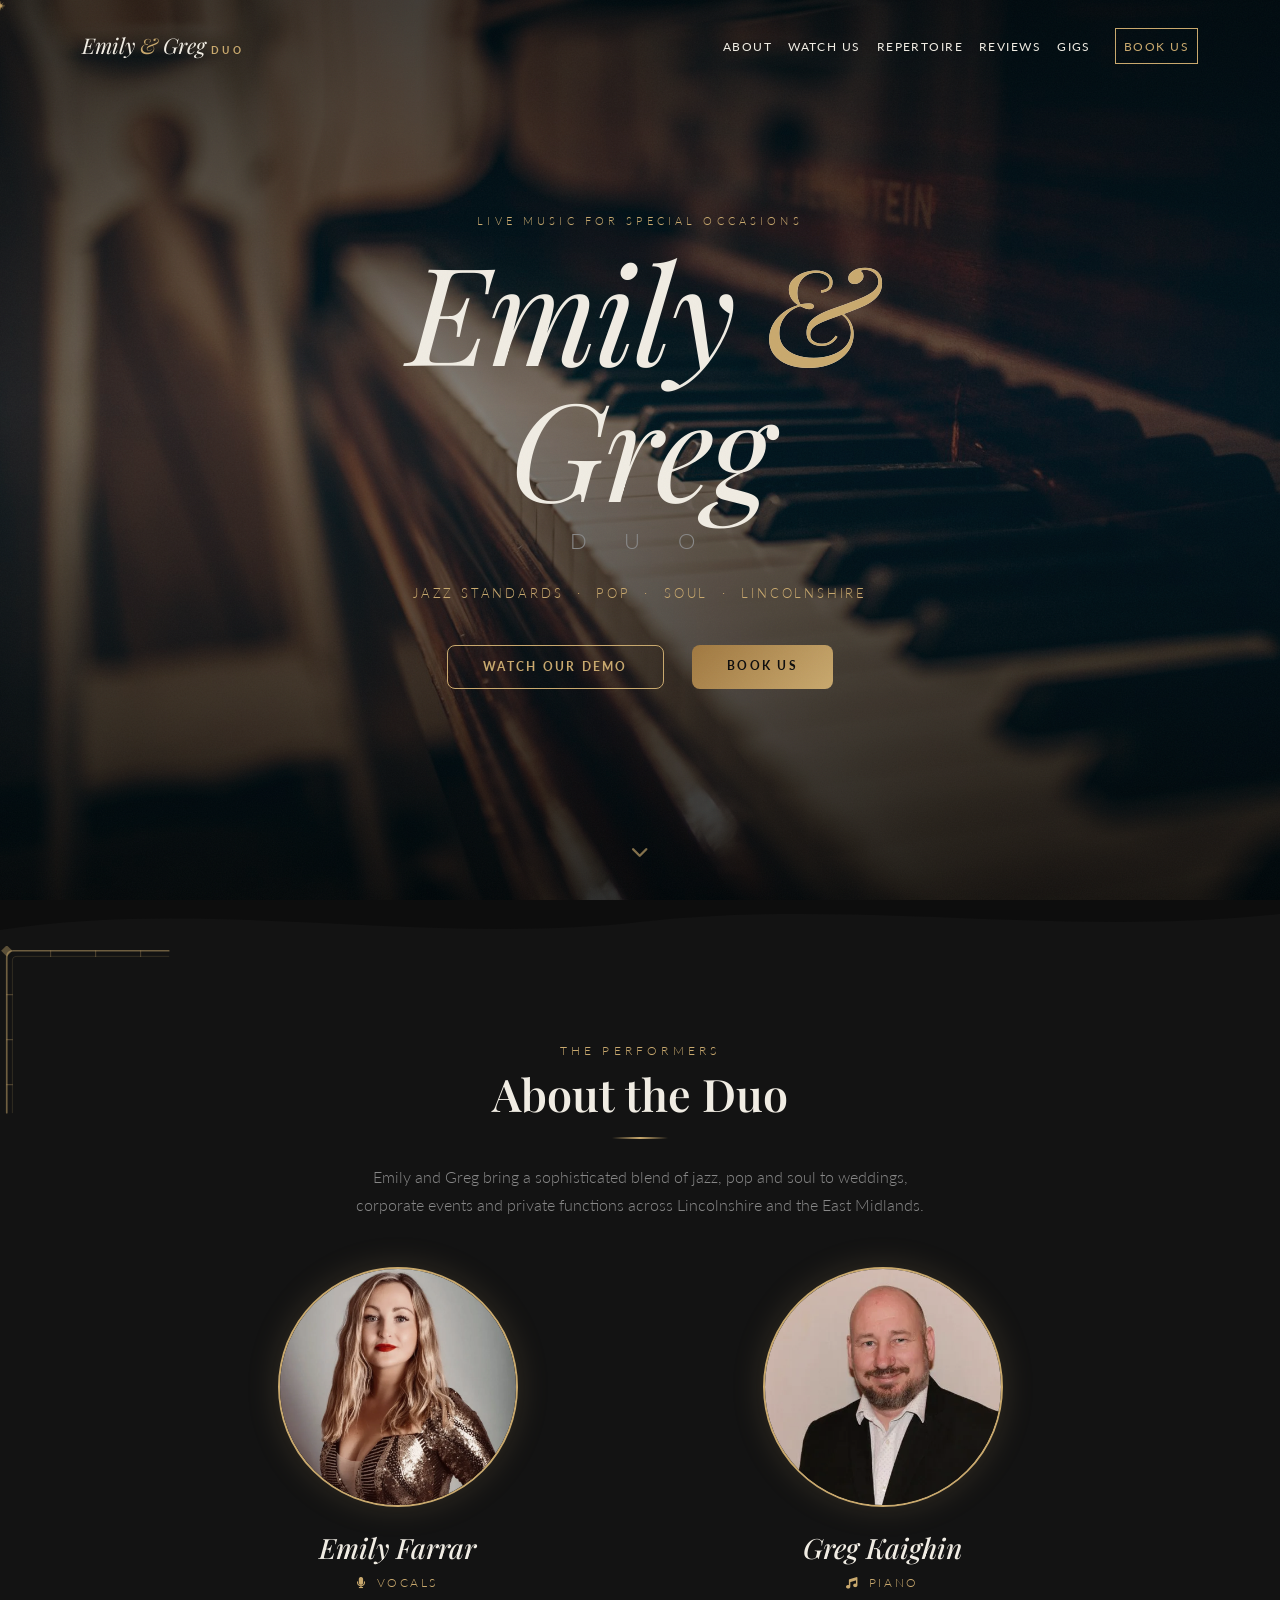
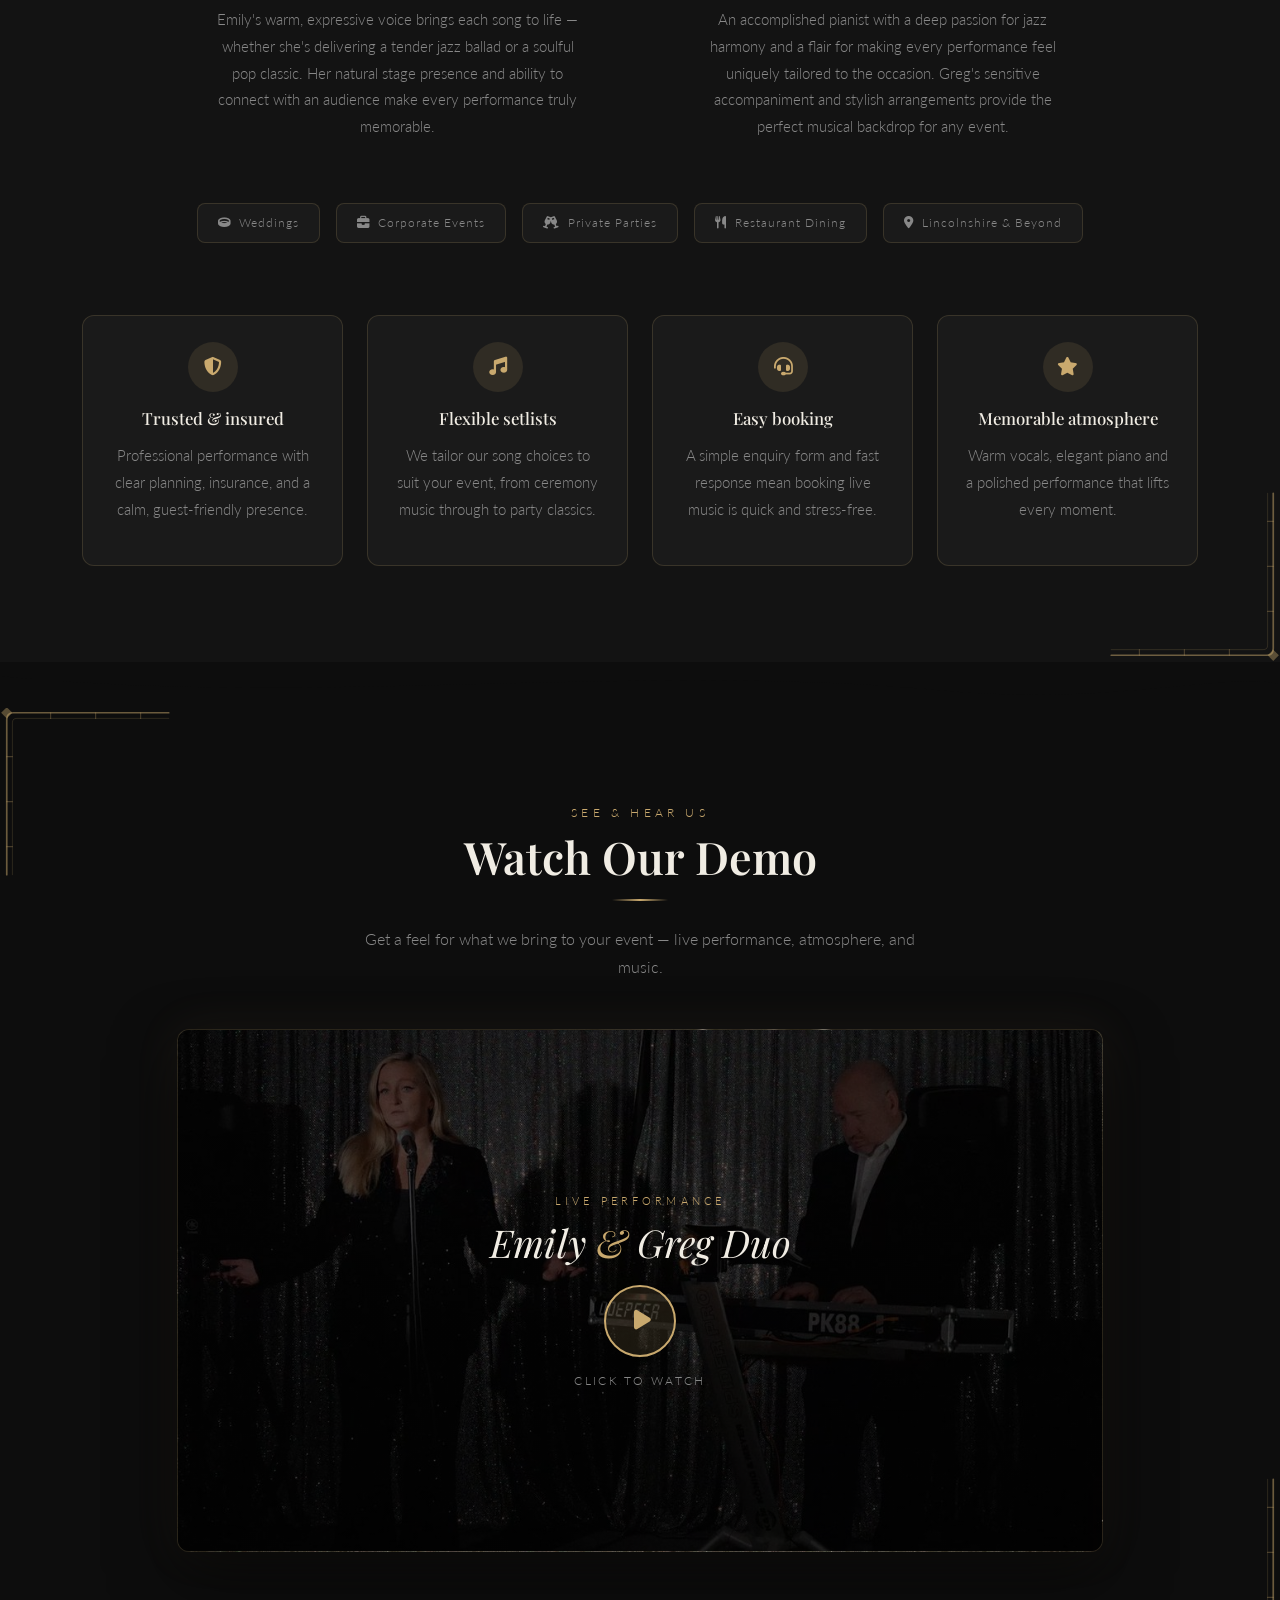
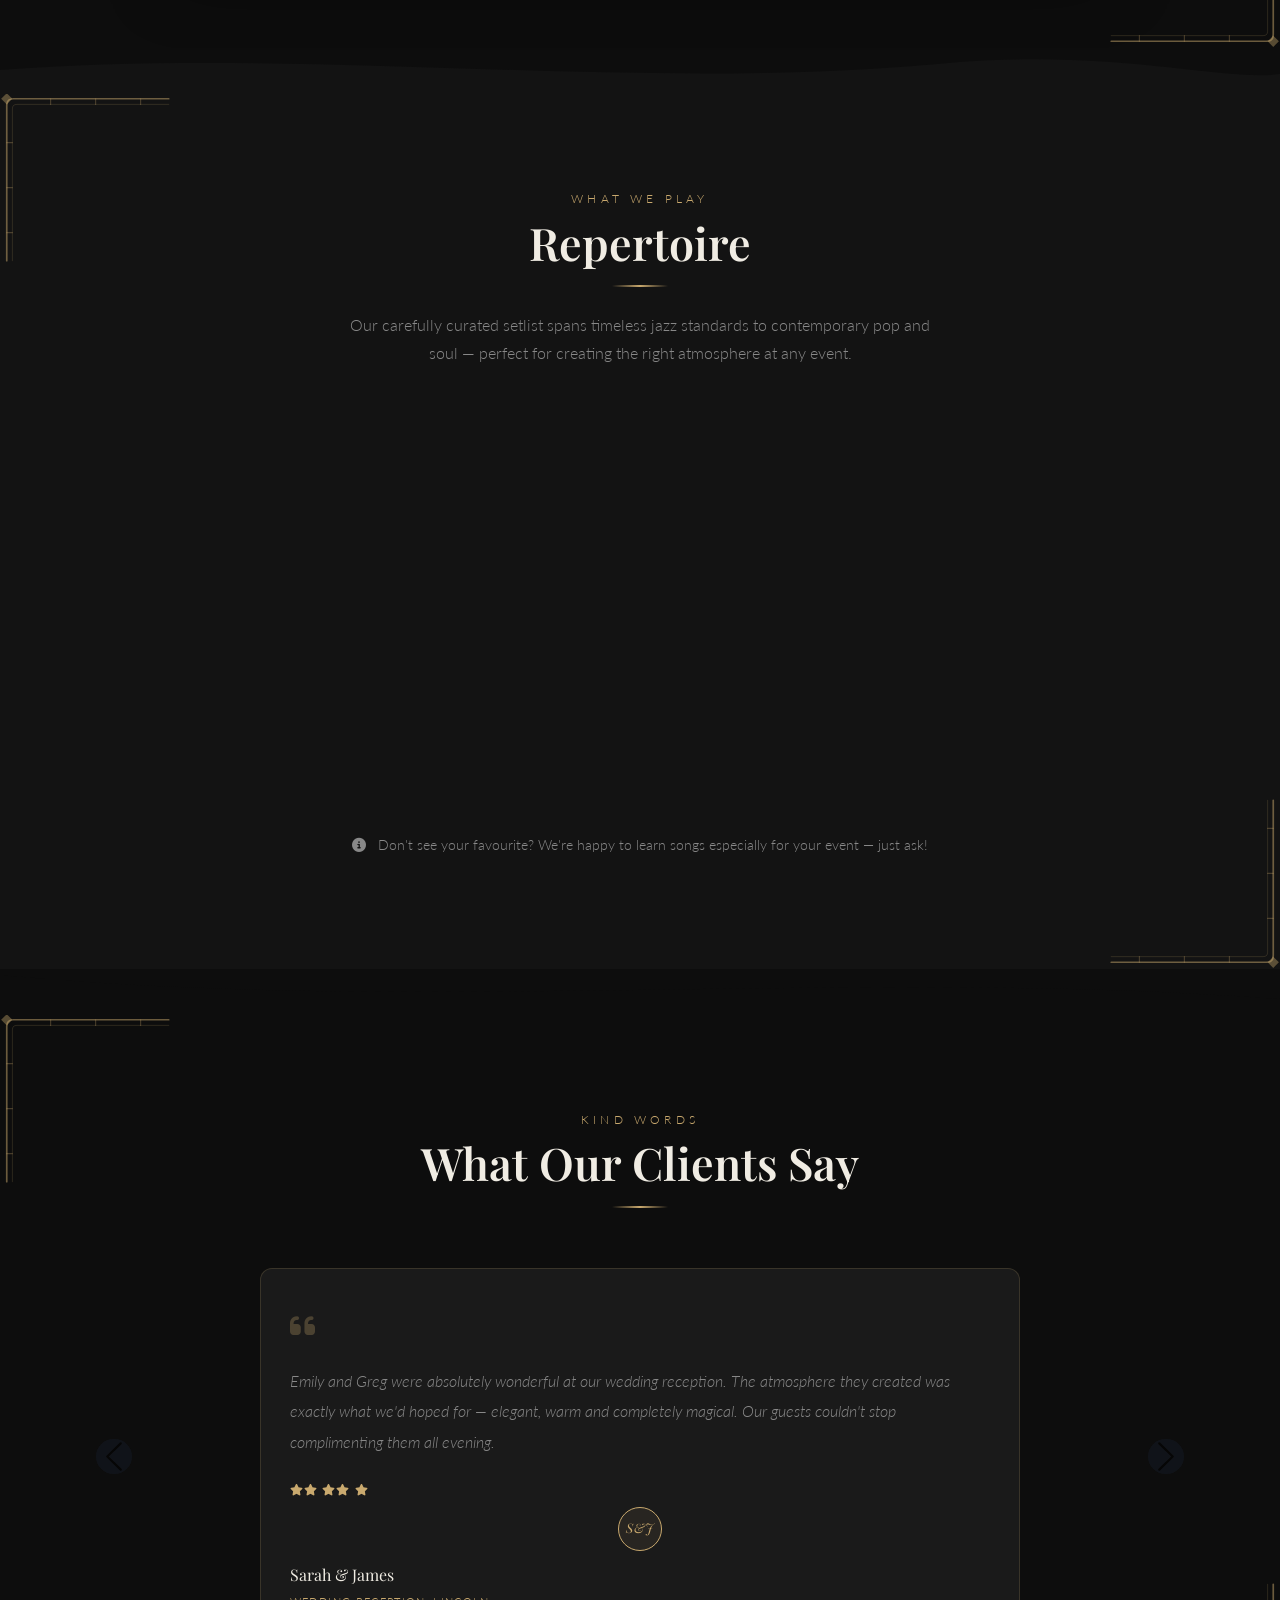
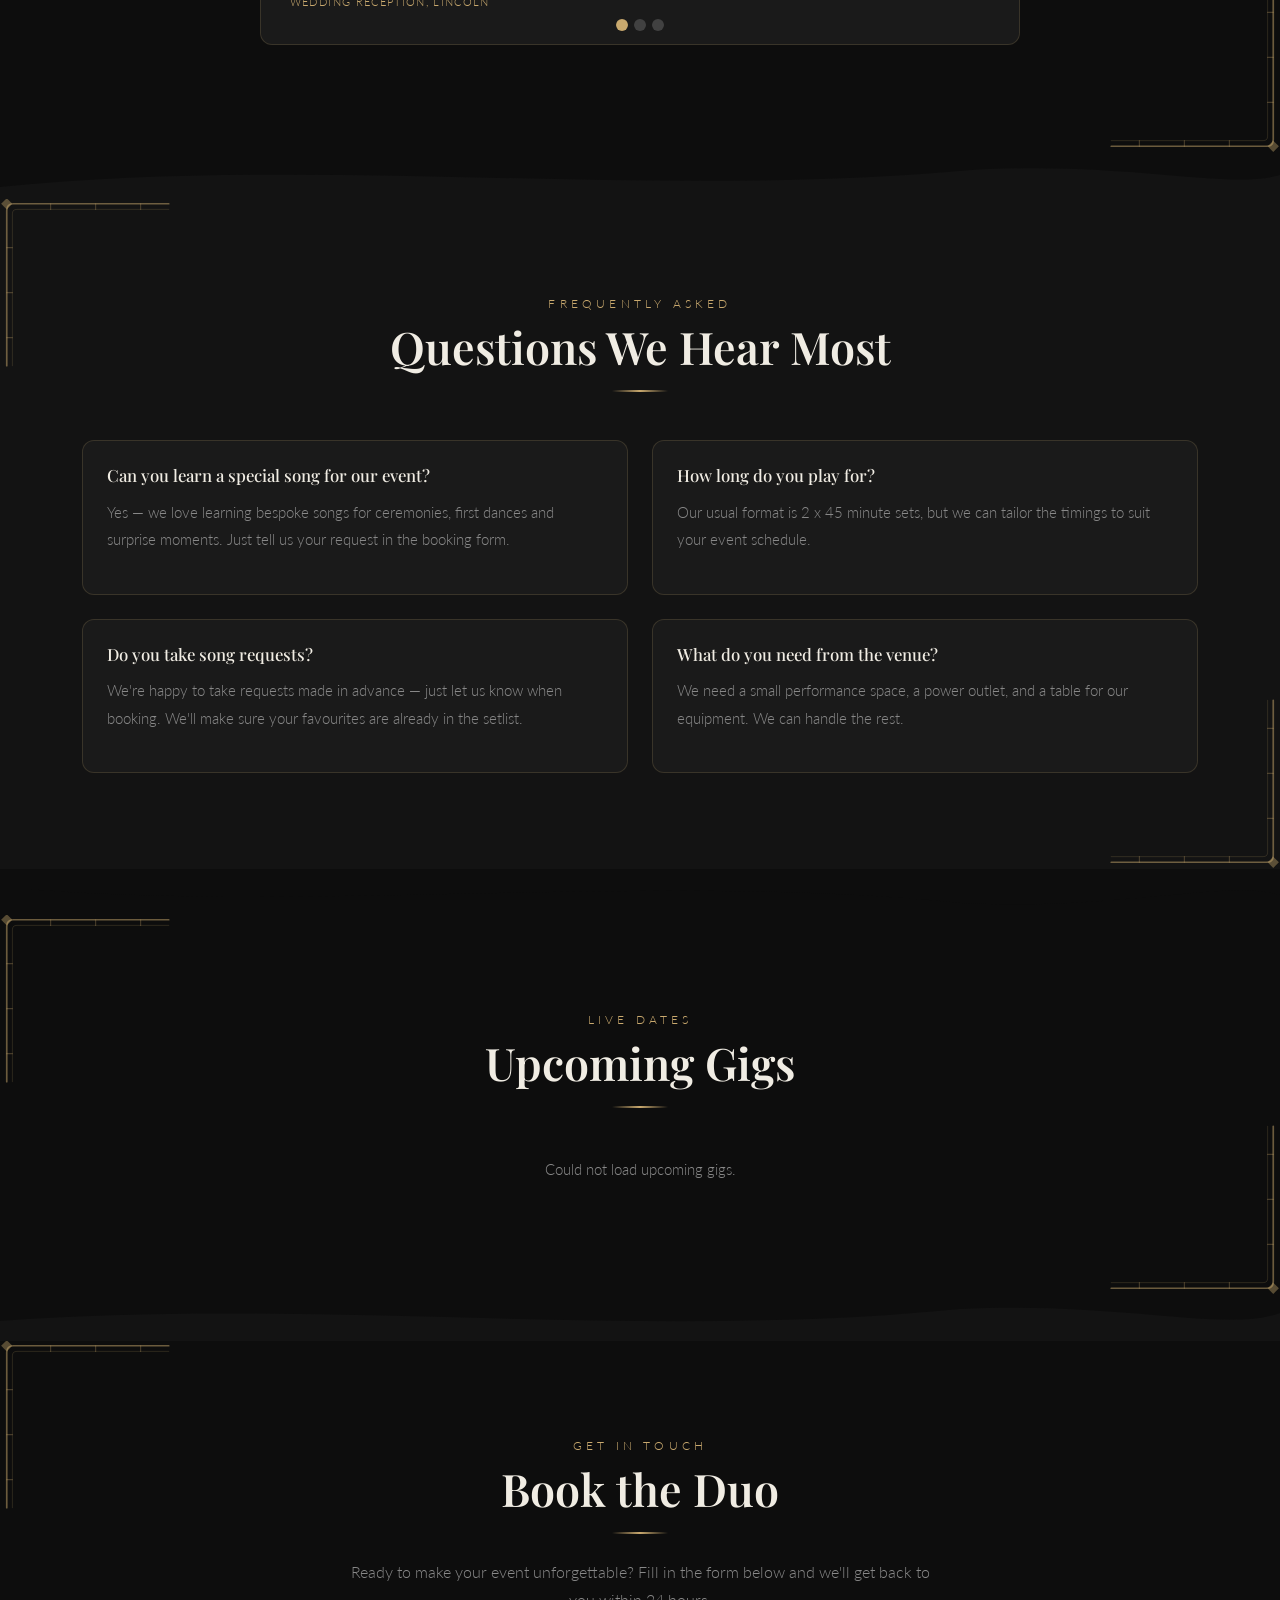
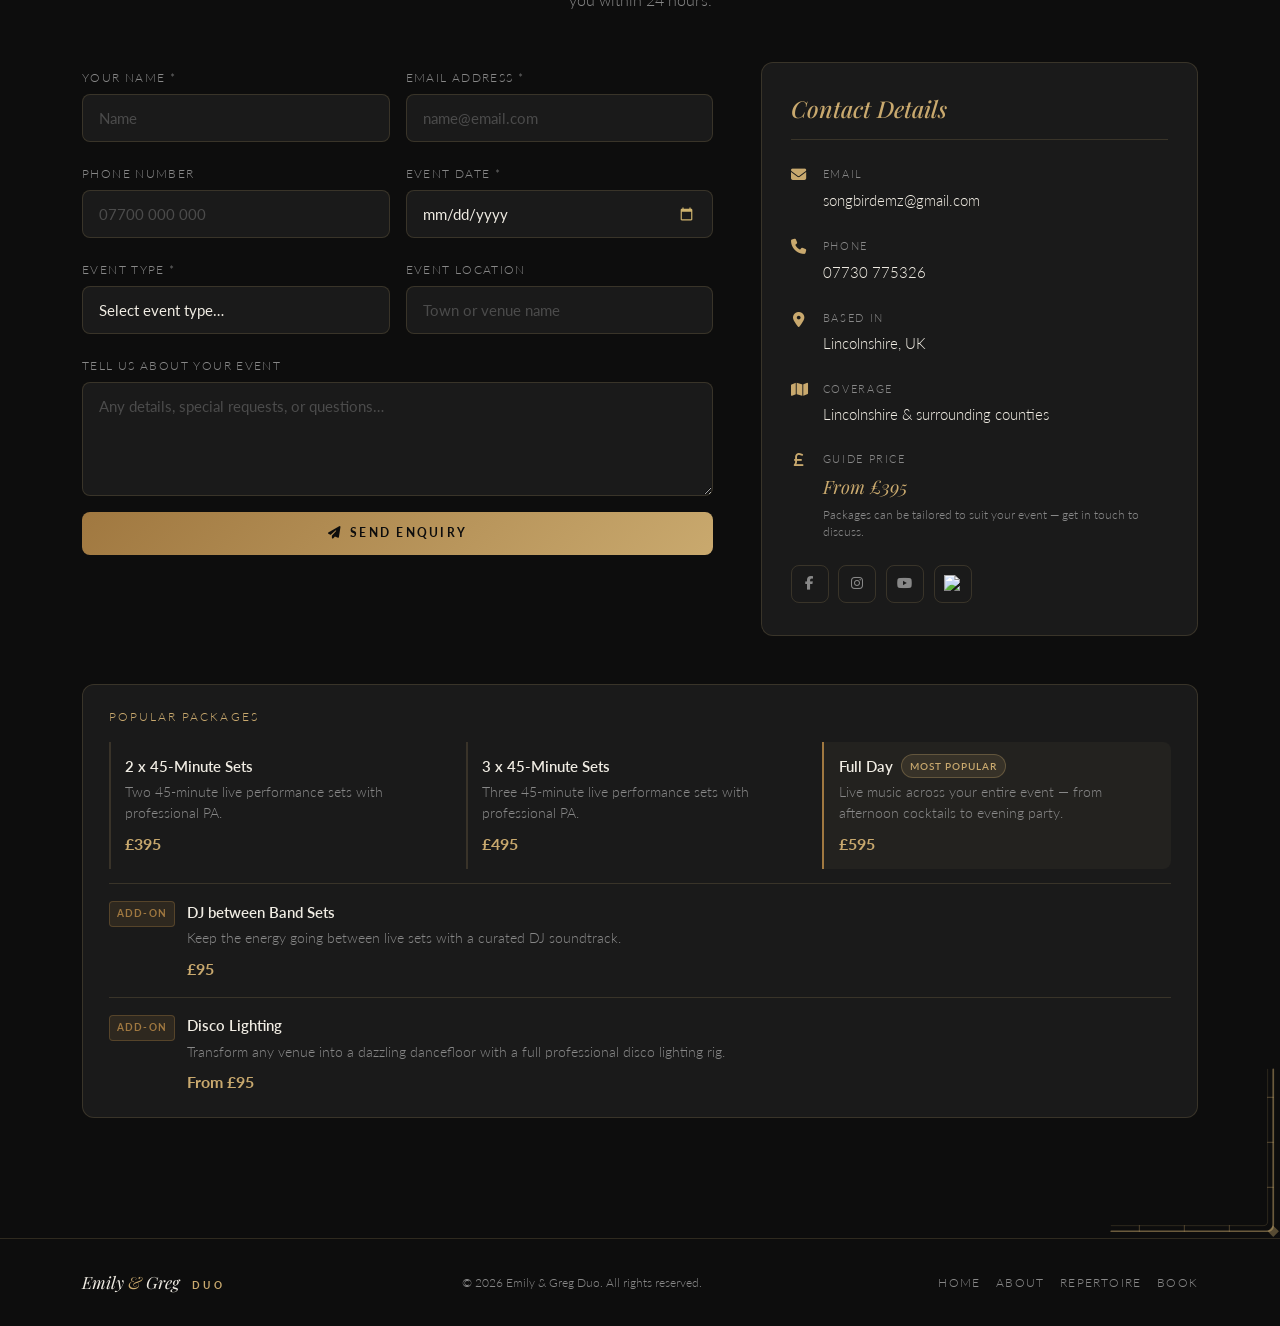
==== commit 08348f7d: "Use Emily Joy favicon instead of music note for cross-site link Co-Authored-By: Claude Sonnet 4.6 <n" ====
--- a/index.html
+++ b/index.html
@@ -611,7 +611,7 @@
                                 <i class="fa-brands fa-youtube" aria-hidden="true"></i>
                             </a>
                             <a href="https://gregkaighin.github.io/emily-joy/" class="social-link" aria-label="Emily Joy" title="Emily Joy" target="_blank" rel="noopener noreferrer">
-                                <i class="fa-solid fa-music" aria-hidden="true"></i>
+                                <img src="https://gregkaighin.github.io/emily-joy/favicon.svg" alt="Emily Joy" style="width:18px;height:18px;display:block;">
                             </a>
                         </div>
                     </div>
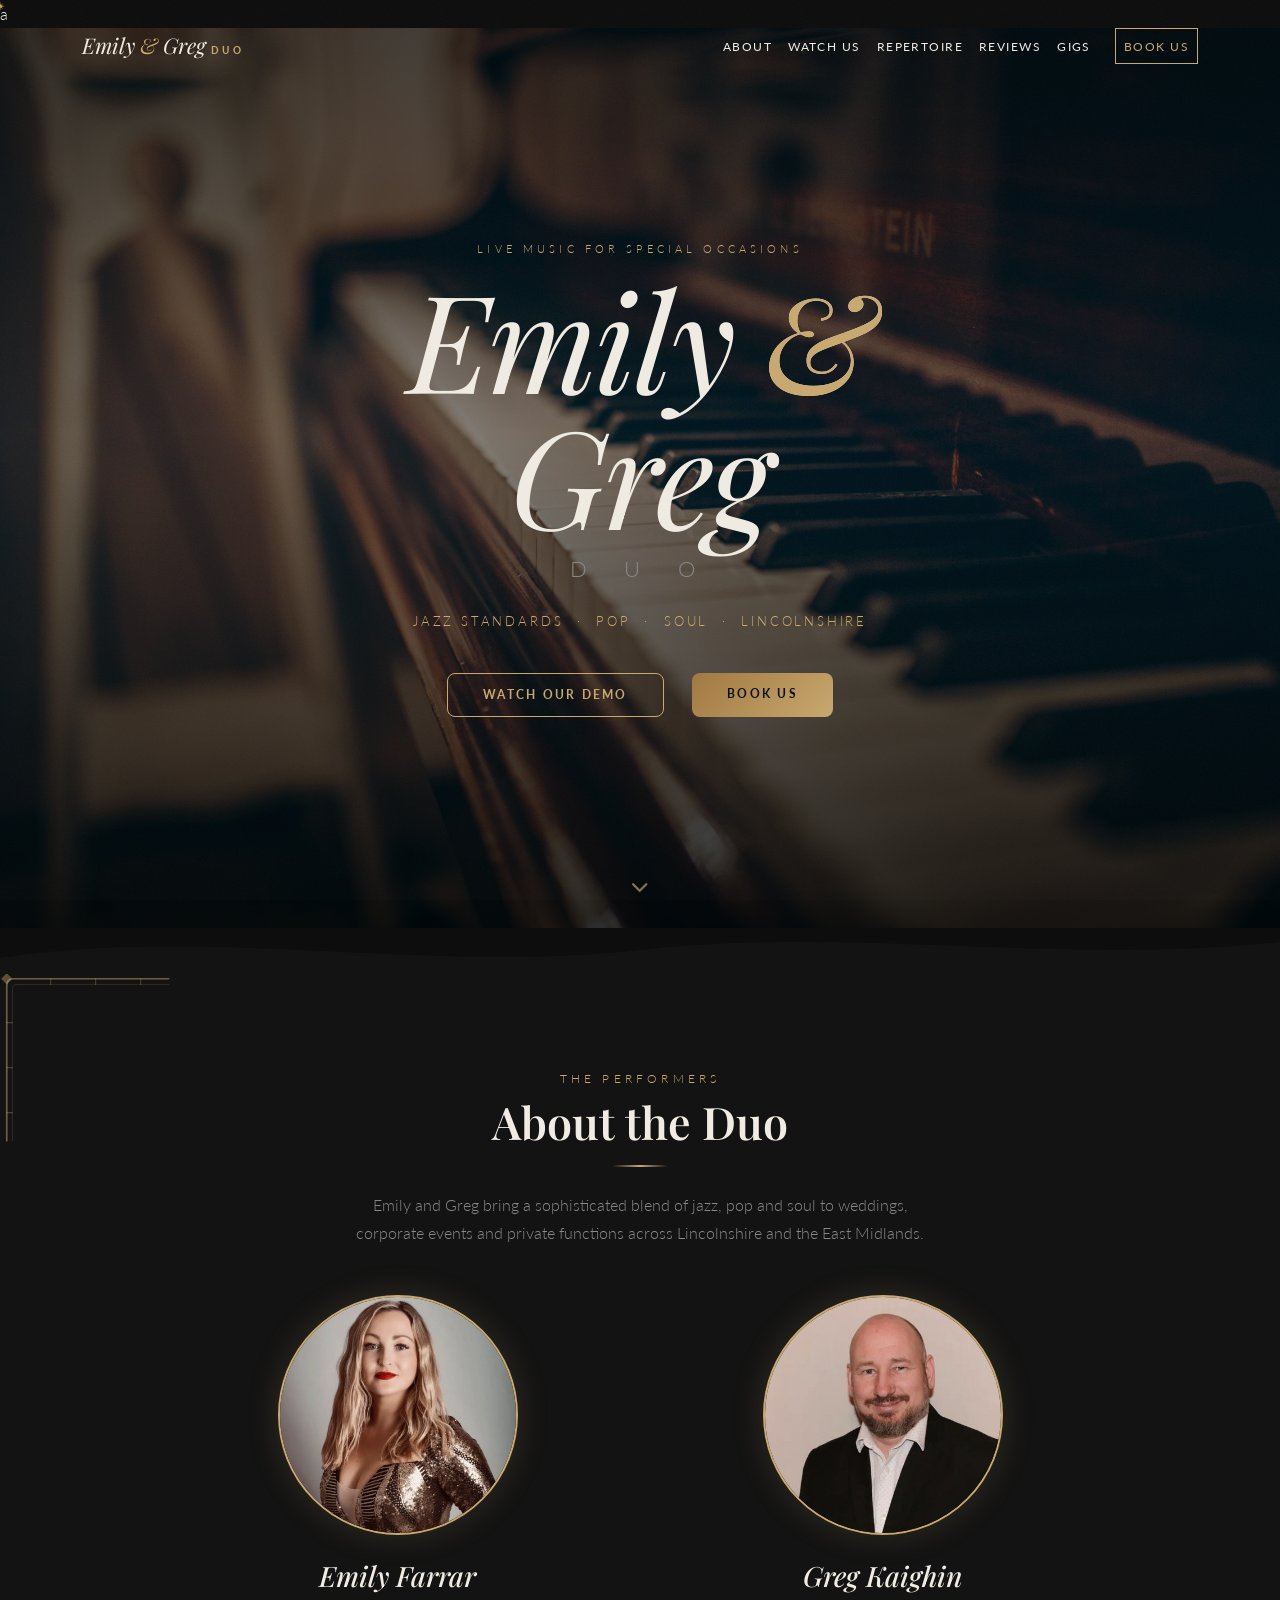
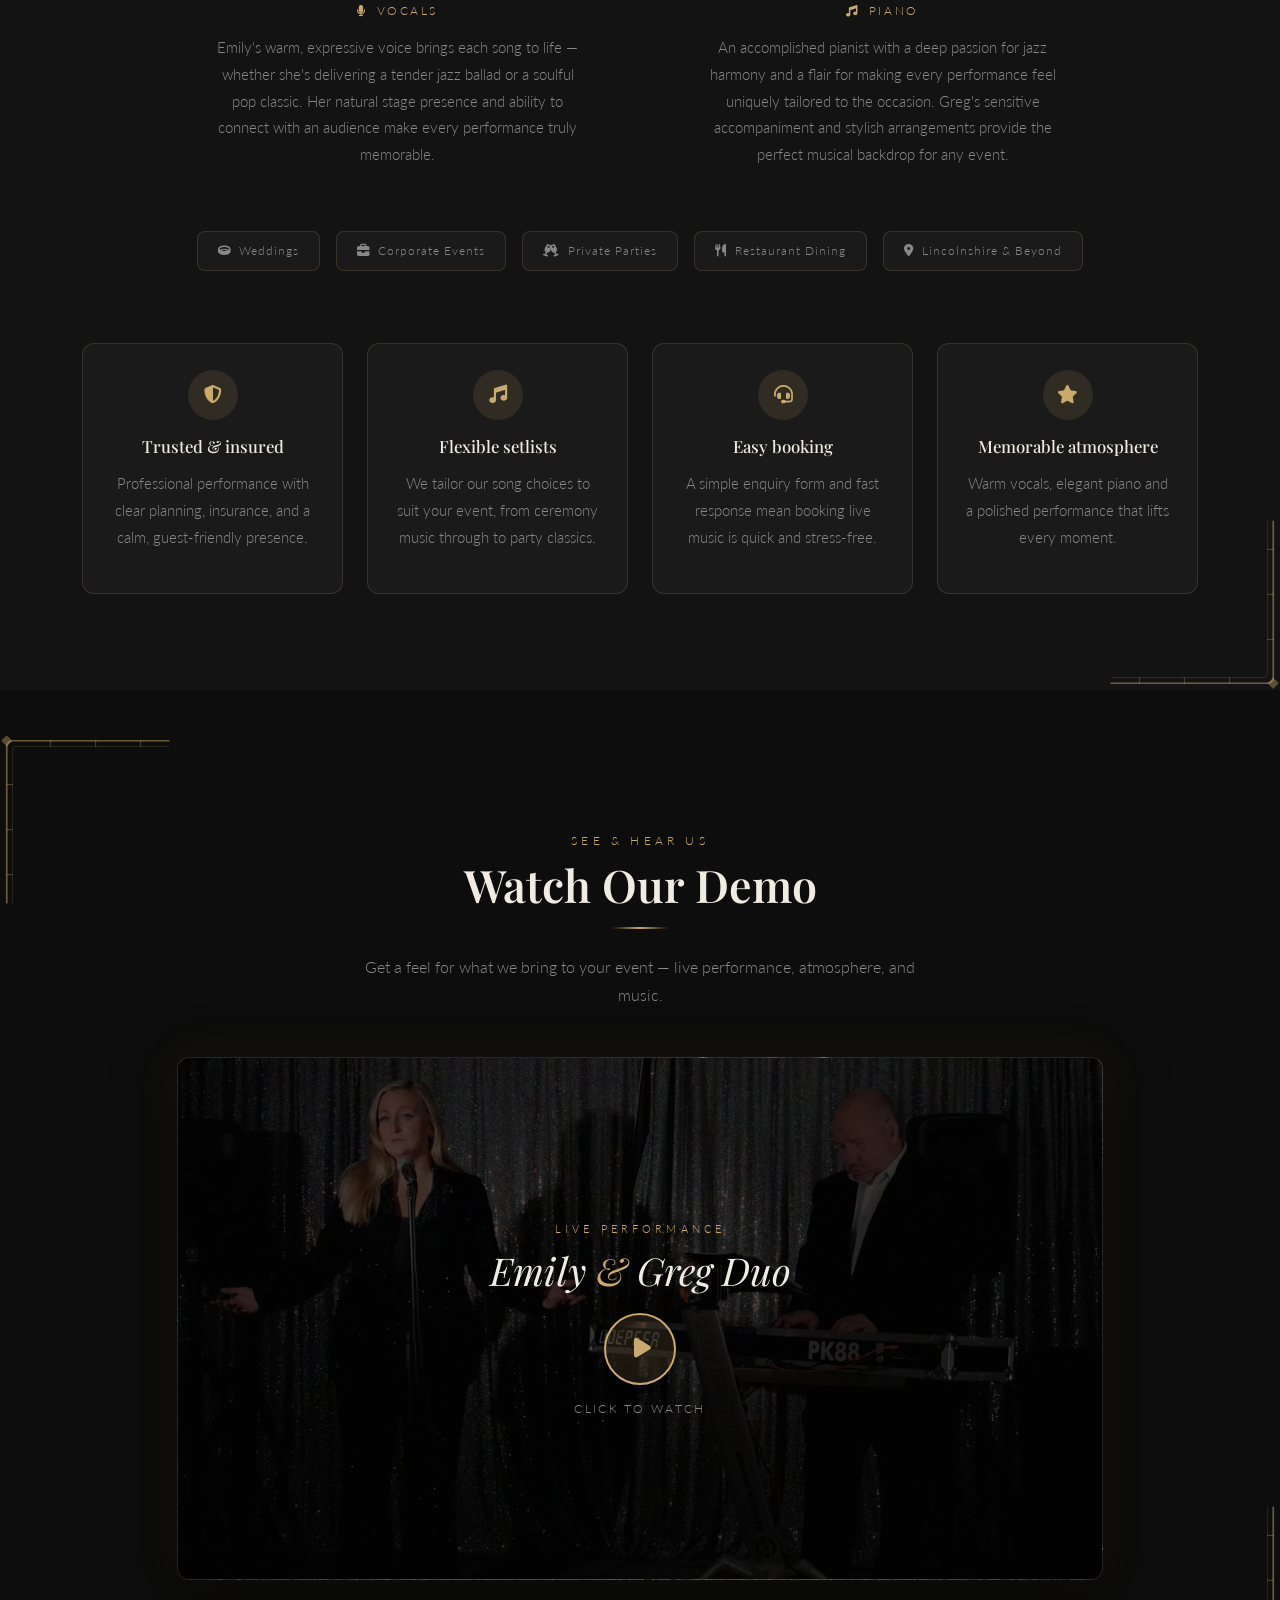
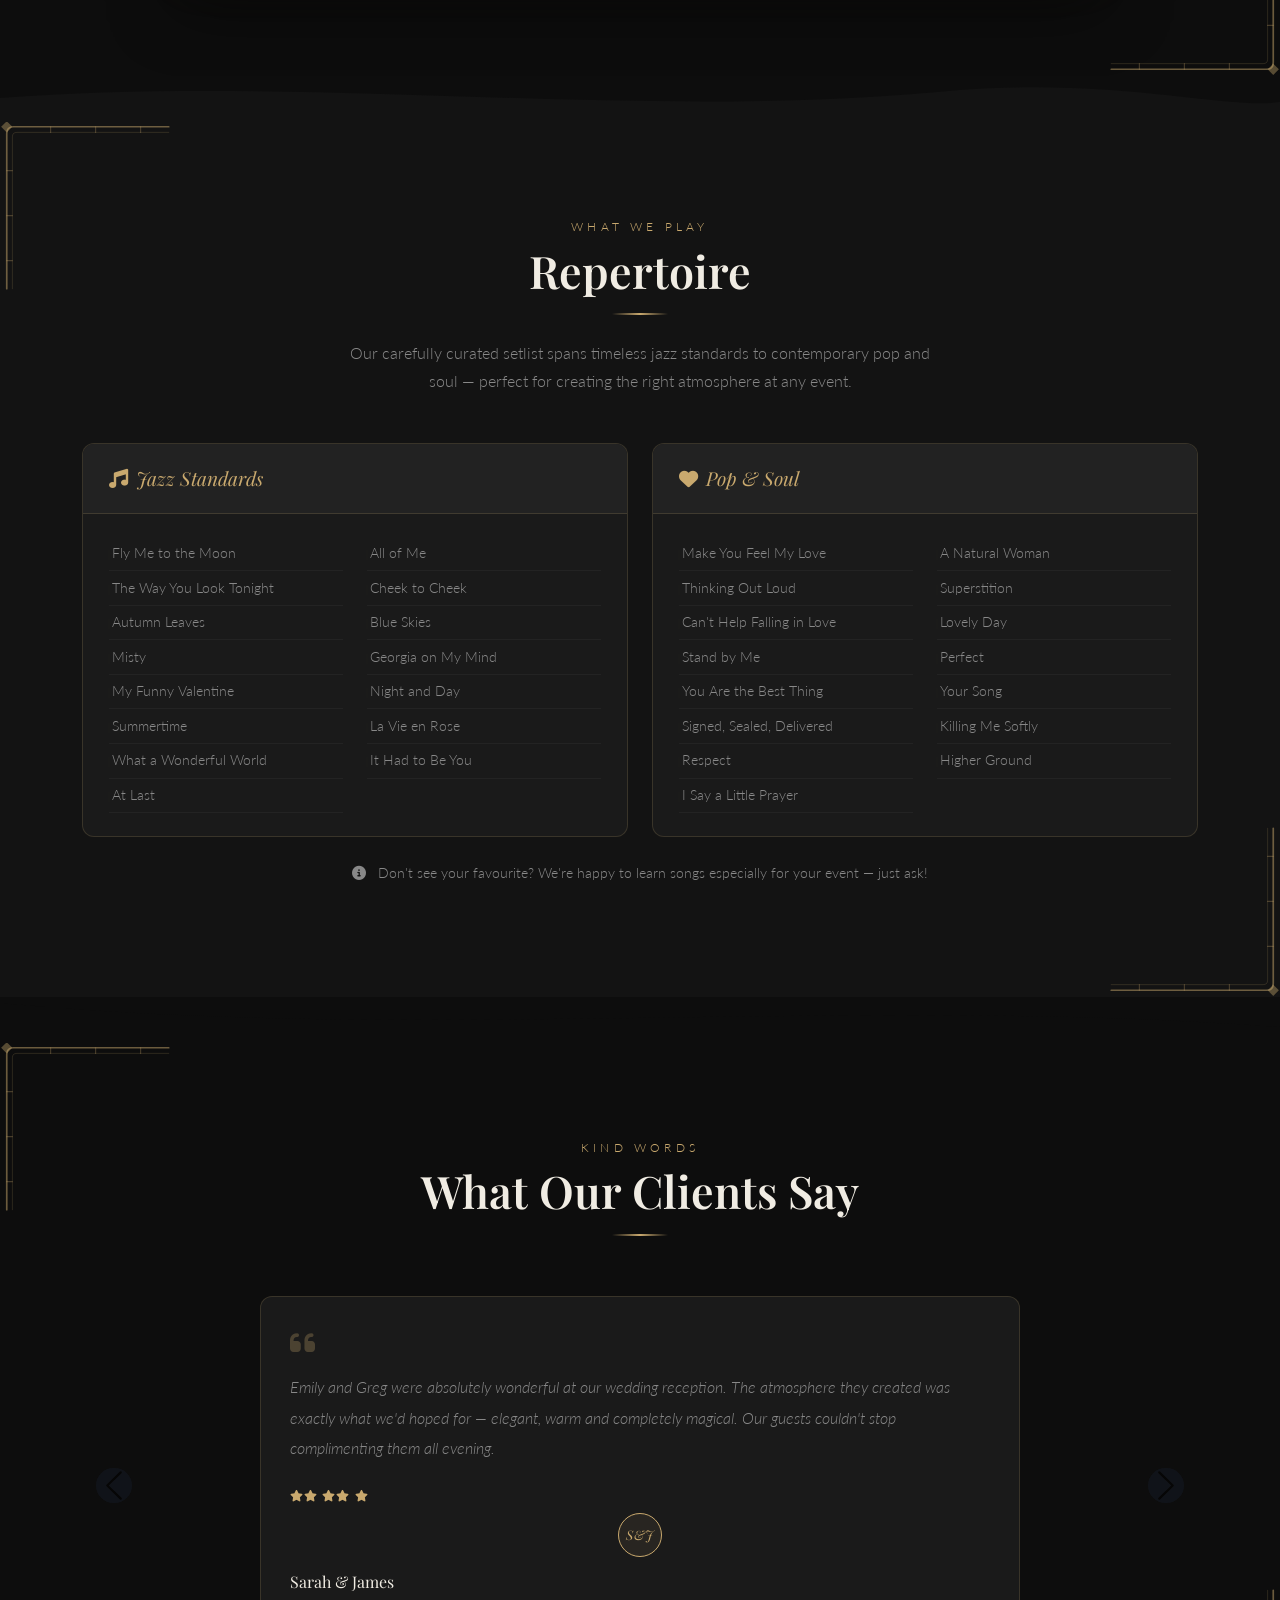
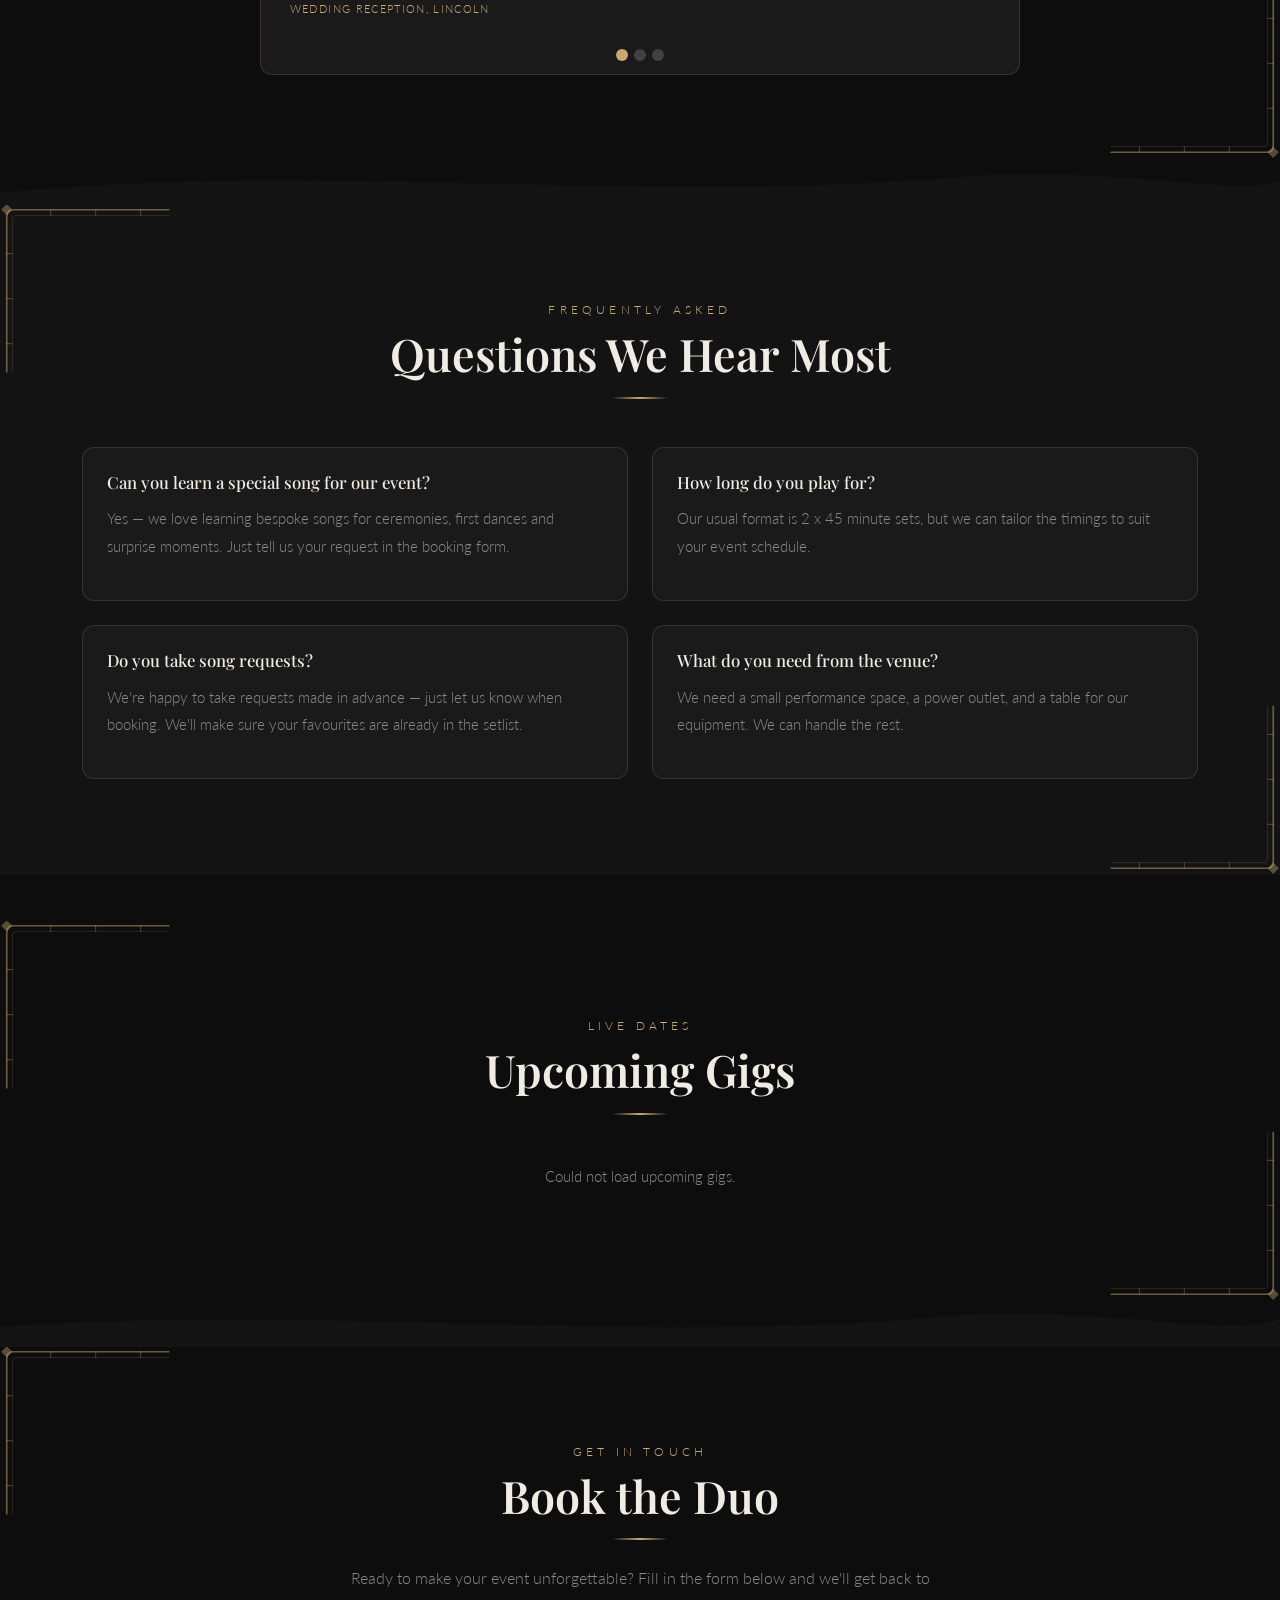
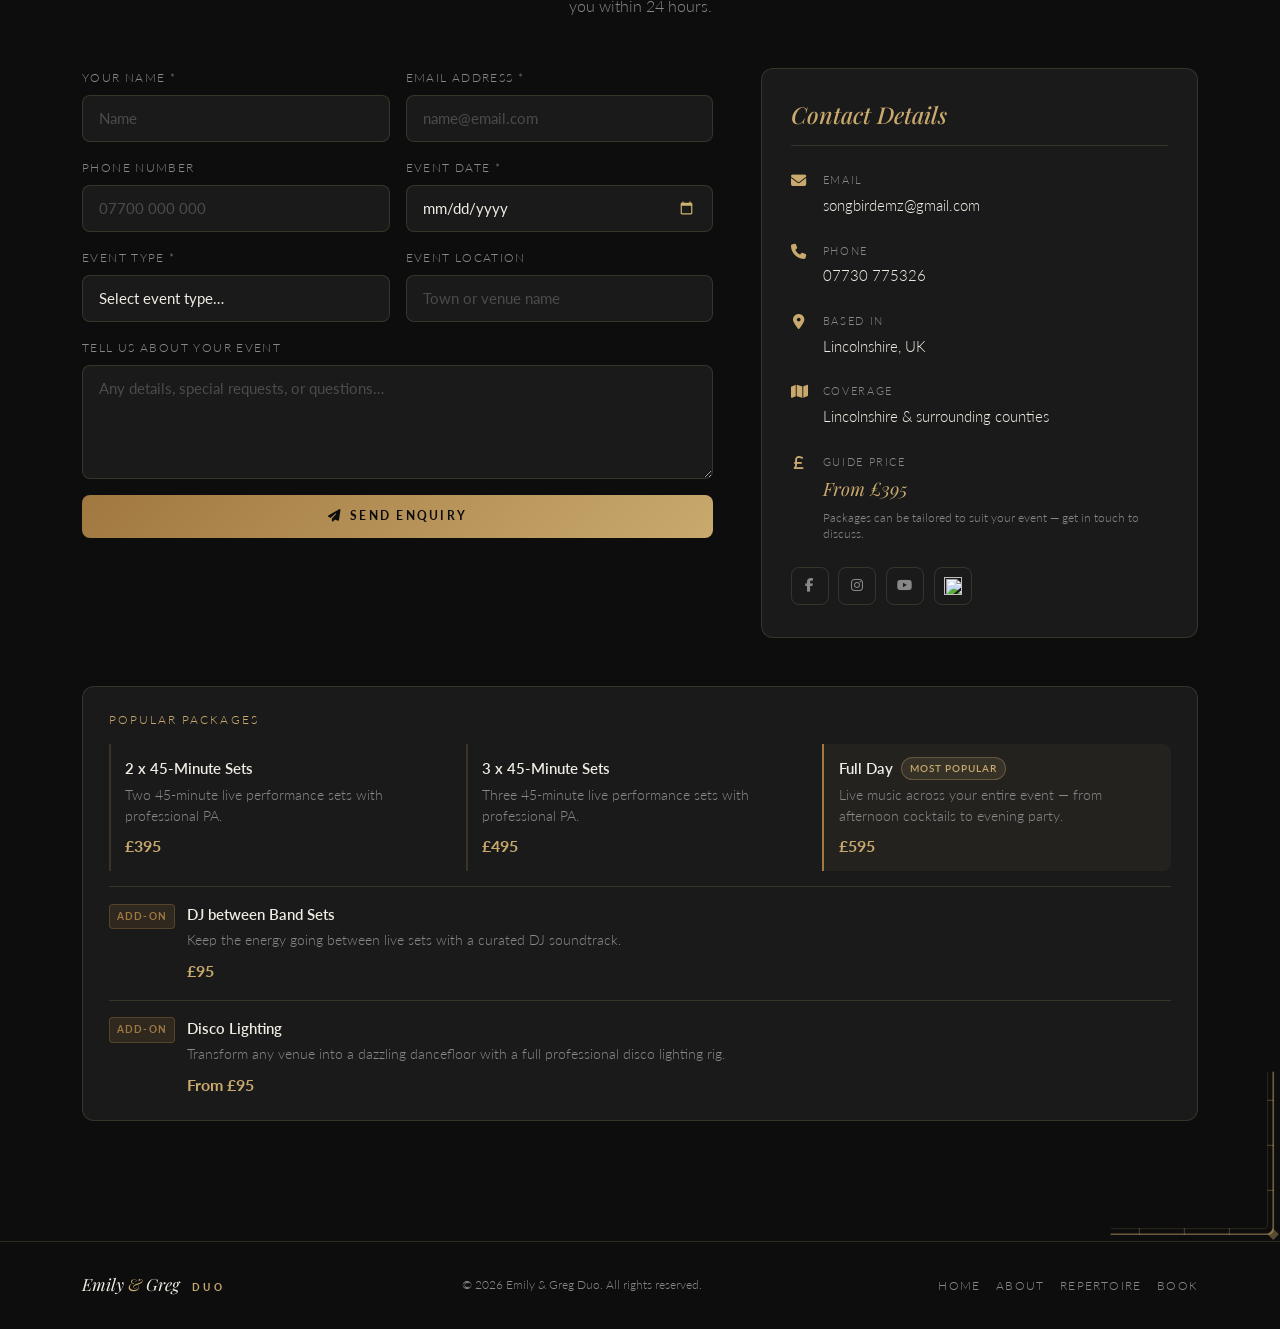
==== commit 0a551cb3: "Add Google Ads conversion tracking placeholders for form submission Replace AW-CONVERSION_ID and CON" ====
--- a/index.html
+++ b/index.html
@@ -1,4 +1,4 @@
-<!DOCTYPE html>
+a<!DOCTYPE html>
 <html lang="en">
 <head>
     <meta charset="UTF-8">
@@ -64,6 +64,7 @@
       function gtag(){dataLayer.push(arguments);}
       gtag('js', new Date());
       gtag('config', 'G-RN4NZZ10PQ');
+      gtag('config', 'AW-CONVERSION_ID');
     </script>
 </head>
 <body>
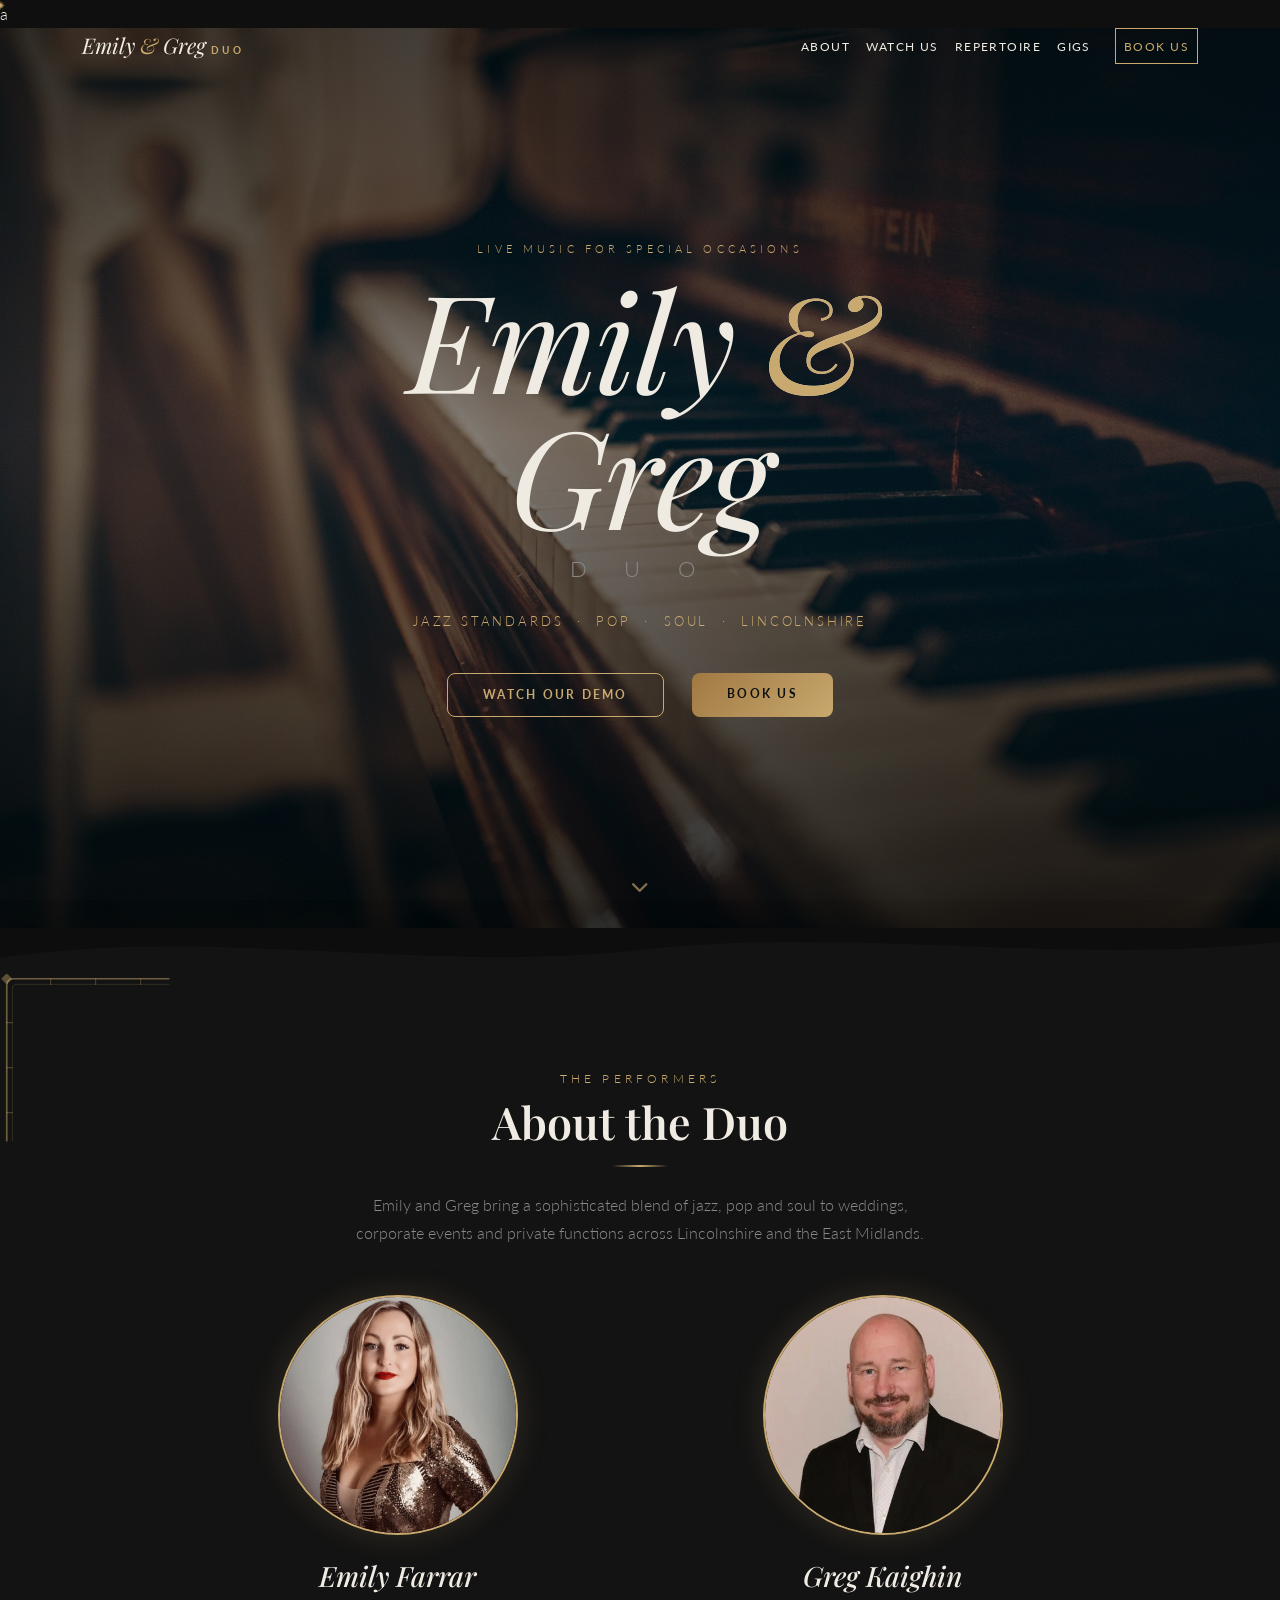
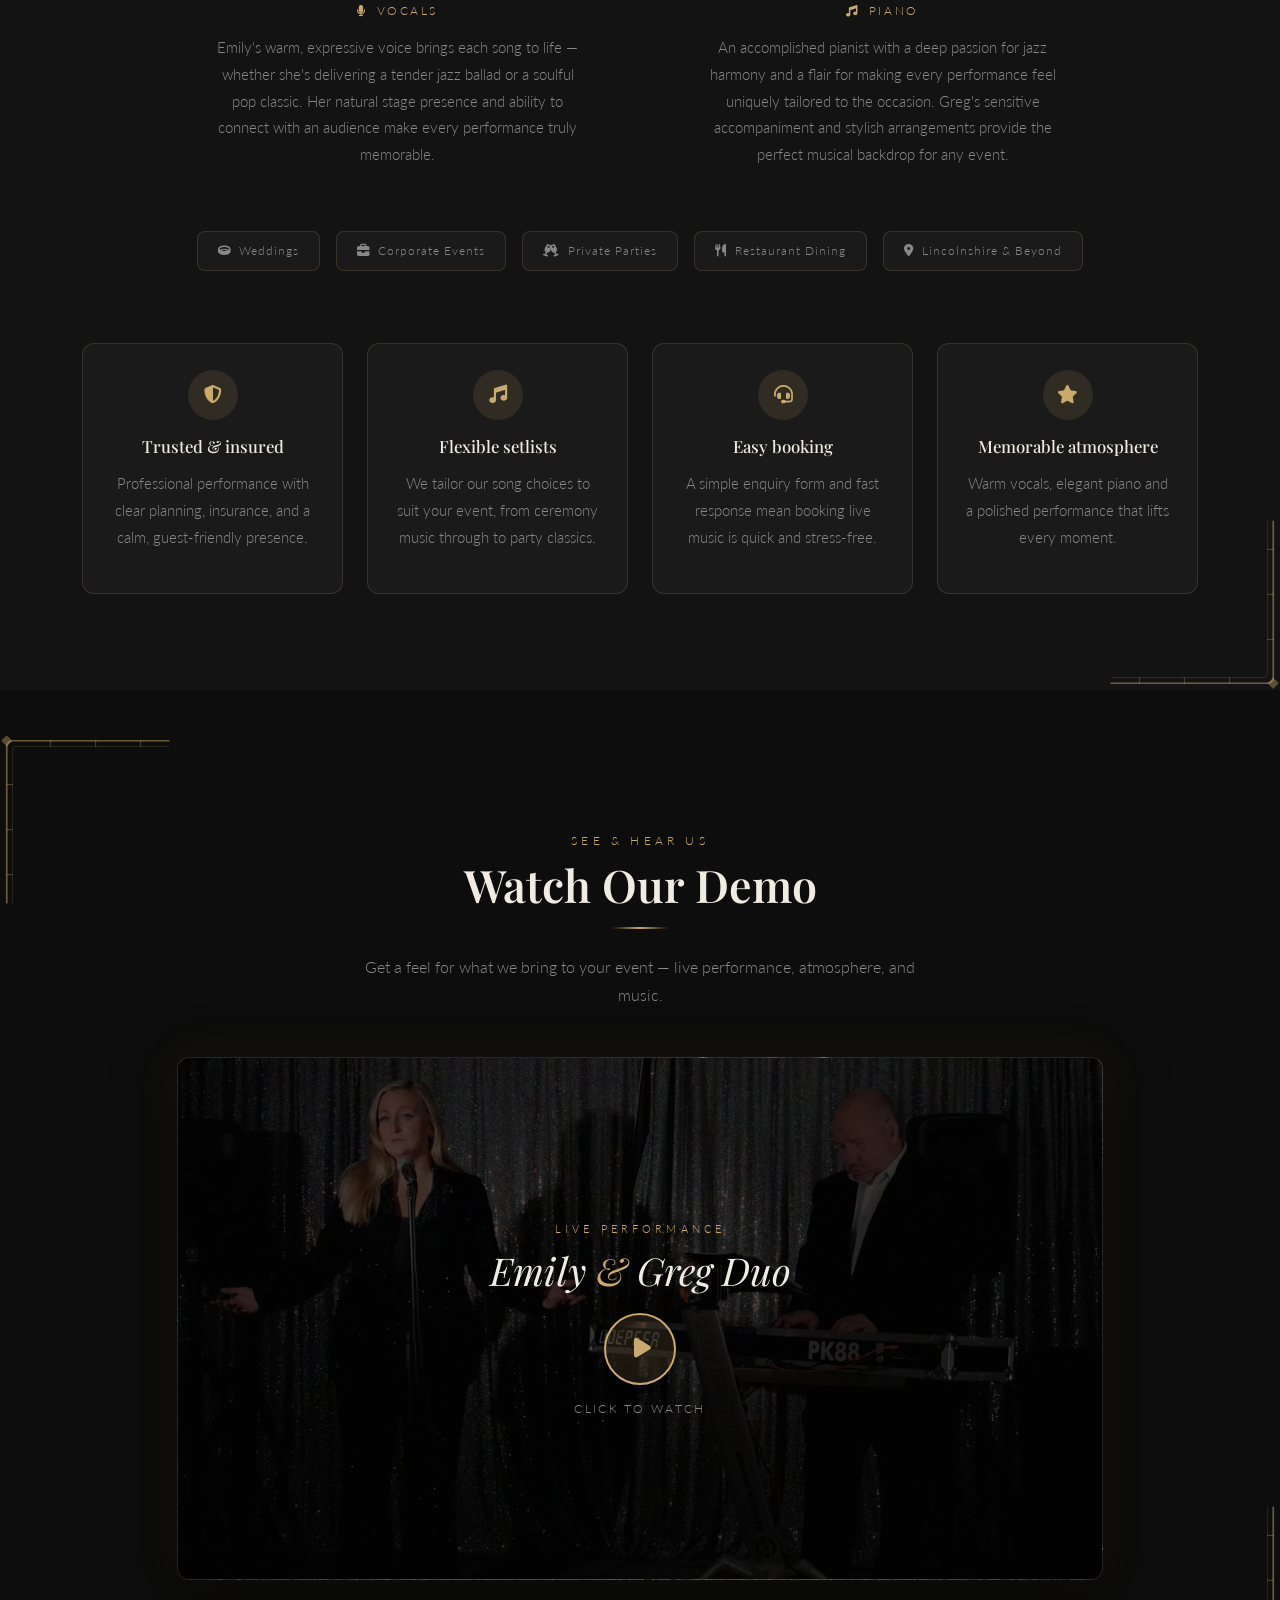
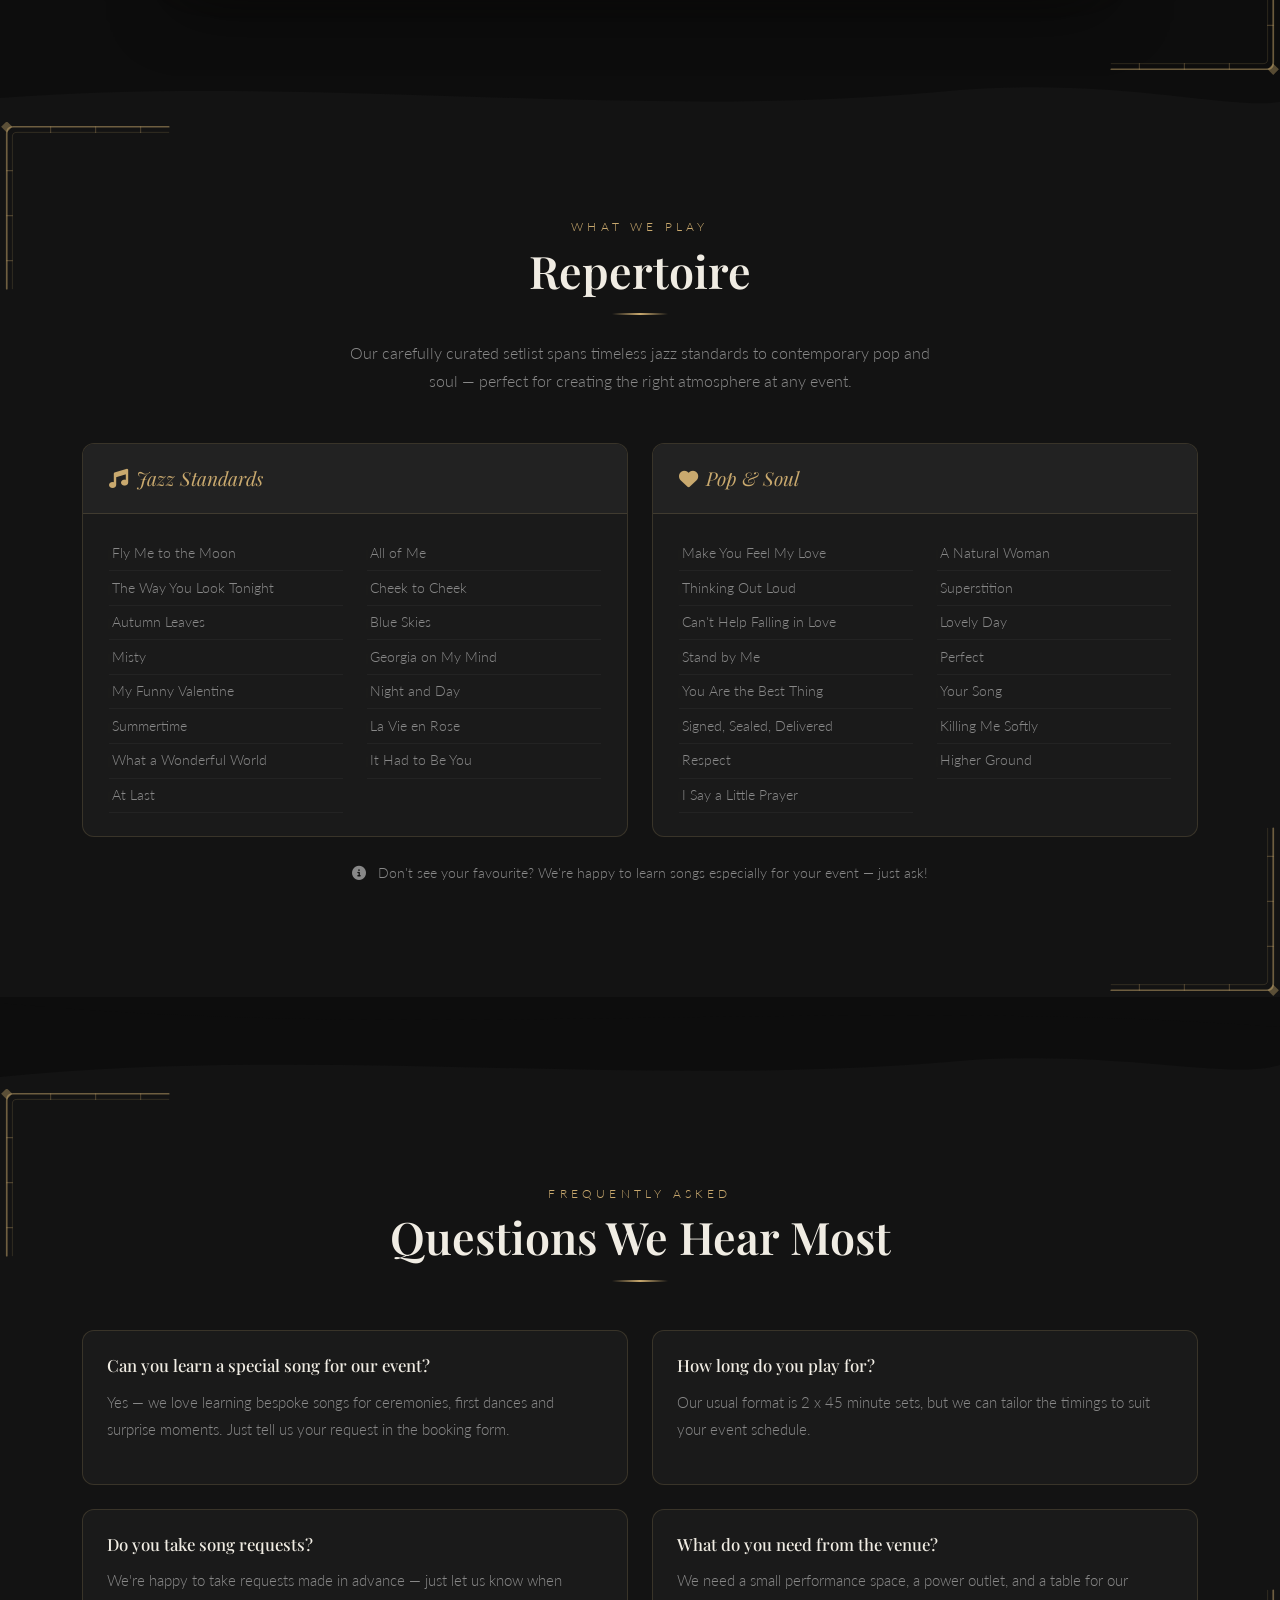
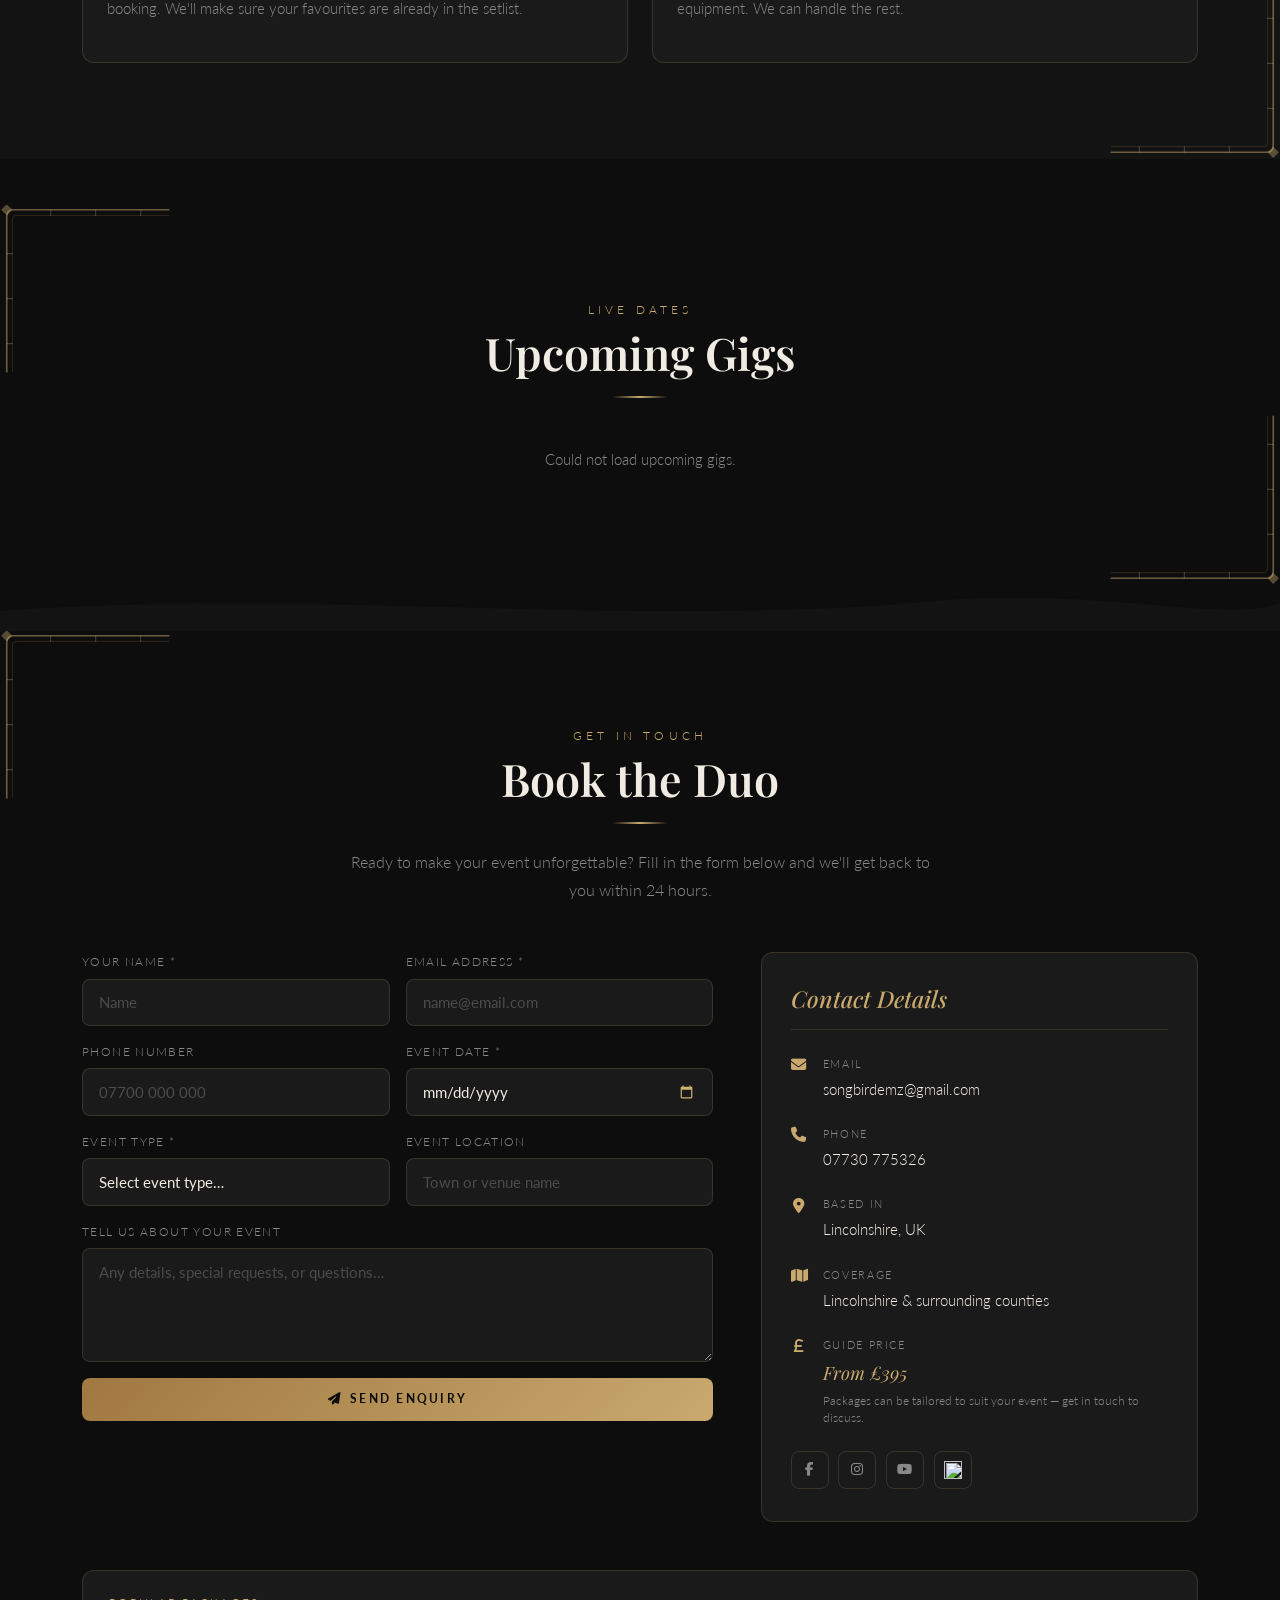
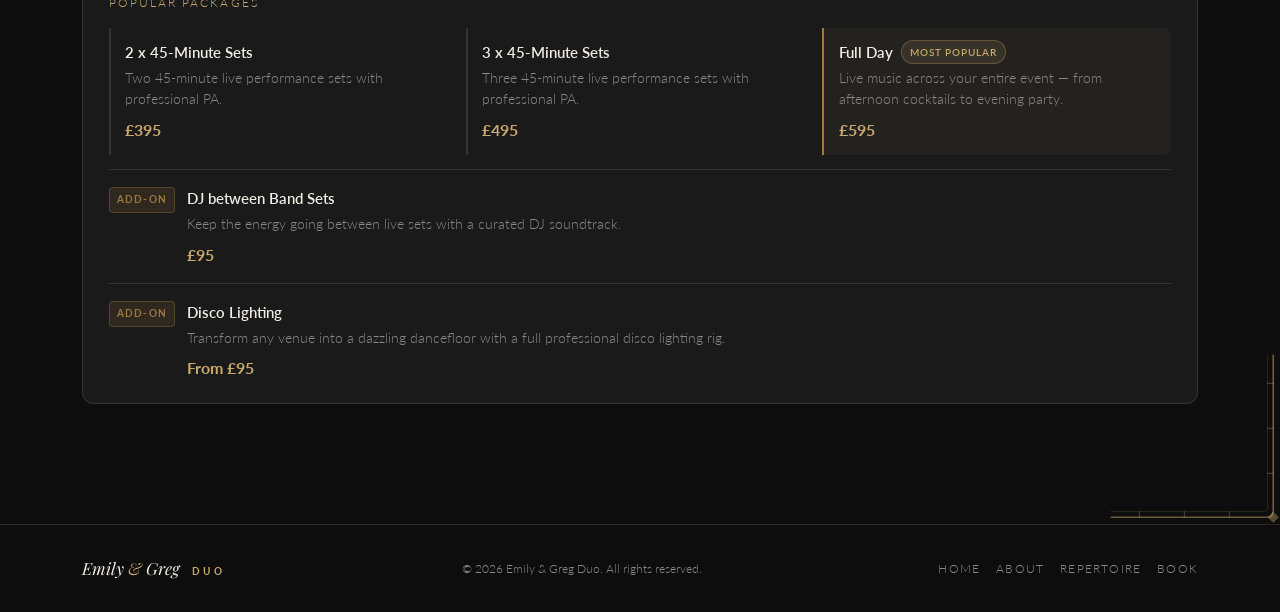
==== commit 26541455: "Remove placeholder reviews; add live Google Places API integration Reviews section and nav item hidd" ====
--- a/index.html
+++ b/index.html
@@ -84,7 +84,7 @@
                     <li class="nav-item"><a class="nav-link" href="#about">About</a></li>
                     <li class="nav-item"><a class="nav-link" href="#video">Watch Us</a></li>
                     <li class="nav-item"><a class="nav-link" href="#repertoire">Repertoire</a></li>
-                    <li class="nav-item"><a class="nav-link" href="#testimonials">Reviews</a></li>
+                    <li class="nav-item" id="reviews-nav-item" style="display:none"><a class="nav-link" href="#testimonials">Reviews</a></li>
                     <li class="nav-item"><a class="nav-link" href="#gigs">Gigs</a></li>
                     <li class="nav-item ms-lg-3"><a class="nav-link btn-book" href="#contact">Book Us</a></li>
                 </ul>
@@ -340,87 +340,18 @@
     <div class="wave-divider" aria-hidden="true"><svg viewBox="0 0 1440 48" xmlns="http://www.w3.org/2000/svg" preserveAspectRatio="none"><path d="M0,8 C480,48 960,0 1440,32 L1440,48 L0,48 Z" fill="#0d0d0d"/></svg></div>
 
     <!-- ===================== TESTIMONIALS ===================== -->
-    <section id="testimonials" class="section-dark py-section">
+    <section id="testimonials" class="section-dark py-section" style="display:none">
         <div class="container">
             <div class="section-header text-center mb-5">
                 <p class="section-pre">Kind Words</p>
                 <h2 class="section-title">What Our Clients Say</h2>
                 <div class="gold-divider mx-auto mt-3"></div>
             </div>
-
             <div class="row">
                 <div class="col-12">
                     <div id="testimonialCarousel" class="carousel slide fade-up" data-bs-ride="carousel" data-bs-interval="7000" data-bs-pause="hover">
-                        <div class="carousel-indicators">
-                            <button type="button" data-bs-target="#testimonialCarousel" data-bs-slide-to="0" class="active" aria-current="true" aria-label="Testimonial 1"></button>
-                            <button type="button" data-bs-target="#testimonialCarousel" data-bs-slide-to="1" aria-label="Testimonial 2"></button>
-                            <button type="button" data-bs-target="#testimonialCarousel" data-bs-slide-to="2" aria-label="Testimonial 3"></button>
-                        </div>
-                        <div class="carousel-inner">
-                            <div class="carousel-item active">
-                                <div class="testimonial-card mx-auto">
-                                    <div class="quote-icon"><i class="fa-solid fa-quote-left"></i></div>
-                                    <p class="testimonial-text">
-                                        Emily and Greg were absolutely wonderful at our wedding reception.
-                                        The atmosphere they created was exactly what we'd hoped for —
-                                        elegant, warm and completely magical. Our guests couldn't stop
-                                        complimenting them all evening.
-                                    </p>
-                                    <div class="testimonial-author">
-                                        <div class="stars">
-                                            <i class="fa-solid fa-star"></i><i class="fa-solid fa-star"></i>
-                                            <i class="fa-solid fa-star"></i><i class="fa-solid fa-star"></i>
-                                            <i class="fa-solid fa-star"></i>
-                                        </div>
-                                        <div class="author-avatar">S&amp;J</div>
-                                        <p class="author-name">Sarah &amp; James</p>
-                                        <p class="author-event">Wedding Reception, Lincoln</p>
-                                    </div>
-                                </div>
-                            </div>
-                            <div class="carousel-item">
-                                <div class="testimonial-card mx-auto">
-                                    <div class="quote-icon"><i class="fa-solid fa-quote-left"></i></div>
-                                    <p class="testimonial-text">
-                                        We booked Emily and Greg for our company Christmas dinner and they
-                                        were a real highlight of the evening. Professional, talented, and
-                                        they read the room brilliantly. Everyone was delighted. Highly
-                                        recommended without reservation.
-                                    </p>
-                                    <div class="testimonial-author">
-                                        <div class="stars">
-                                            <i class="fa-solid fa-star"></i><i class="fa-solid fa-star"></i>
-                                            <i class="fa-solid fa-star"></i><i class="fa-solid fa-star"></i>
-                                            <i class="fa-solid fa-star"></i>
-                                        </div>
-                                        <div class="author-avatar">MT</div>
-                                        <p class="author-name">Mark Thompson</p>
-                                        <p class="author-event">Corporate Event, Nottingham</p>
-                                    </div>
-                                </div>
-                            </div>
-                            <div class="carousel-item">
-                                <div class="testimonial-card mx-auto">
-                                    <div class="quote-icon"><i class="fa-solid fa-quote-left"></i></div>
-                                    <p class="testimonial-text">
-                                        We had Emily and Greg play at our 40th anniversary party and they
-                                        were simply superb. Every song was perfect — they took requests and
-                                        even learned a special song just for us. Truly exceptional musicians
-                                        and lovely people.
-                                    </p>
-                                    <div class="testimonial-author">
-                                        <div class="stars">
-                                            <i class="fa-solid fa-star"></i><i class="fa-solid fa-star"></i>
-                                            <i class="fa-solid fa-star"></i><i class="fa-solid fa-star"></i>
-                                            <i class="fa-solid fa-star"></i>
-                                        </div>
-                                        <div class="author-avatar">P&amp;A</div>
-                                        <p class="author-name">Patricia &amp; Alan</p>
-                                        <p class="author-event">Anniversary Party, Lincolnshire</p>
-                                    </div>
-                                </div>
-                            </div>
-                        </div>
+                        <div class="carousel-indicators"></div>
+                        <div class="carousel-inner"></div>
                         <button class="carousel-control-prev" type="button" data-bs-target="#testimonialCarousel" data-bs-slide="prev">
                             <span class="carousel-control-prev-icon" aria-hidden="true"></span>
                             <span class="visually-hidden">Previous</span>
@@ -688,5 +619,8 @@
     <!-- Gigs -->
     <script src="js/firebase-config.js?v=5"></script>
     <script src="js/gigs.js?v=5"></script>
+    <!-- Google Reviews -->
+    <script src="js/reviews.js"></script>
+    <script src="https://maps.googleapis.com/maps/api/js?key=MAPS_API_KEY&libraries=places&callback=initReviews" async defer></script>
 </body>
 </html>
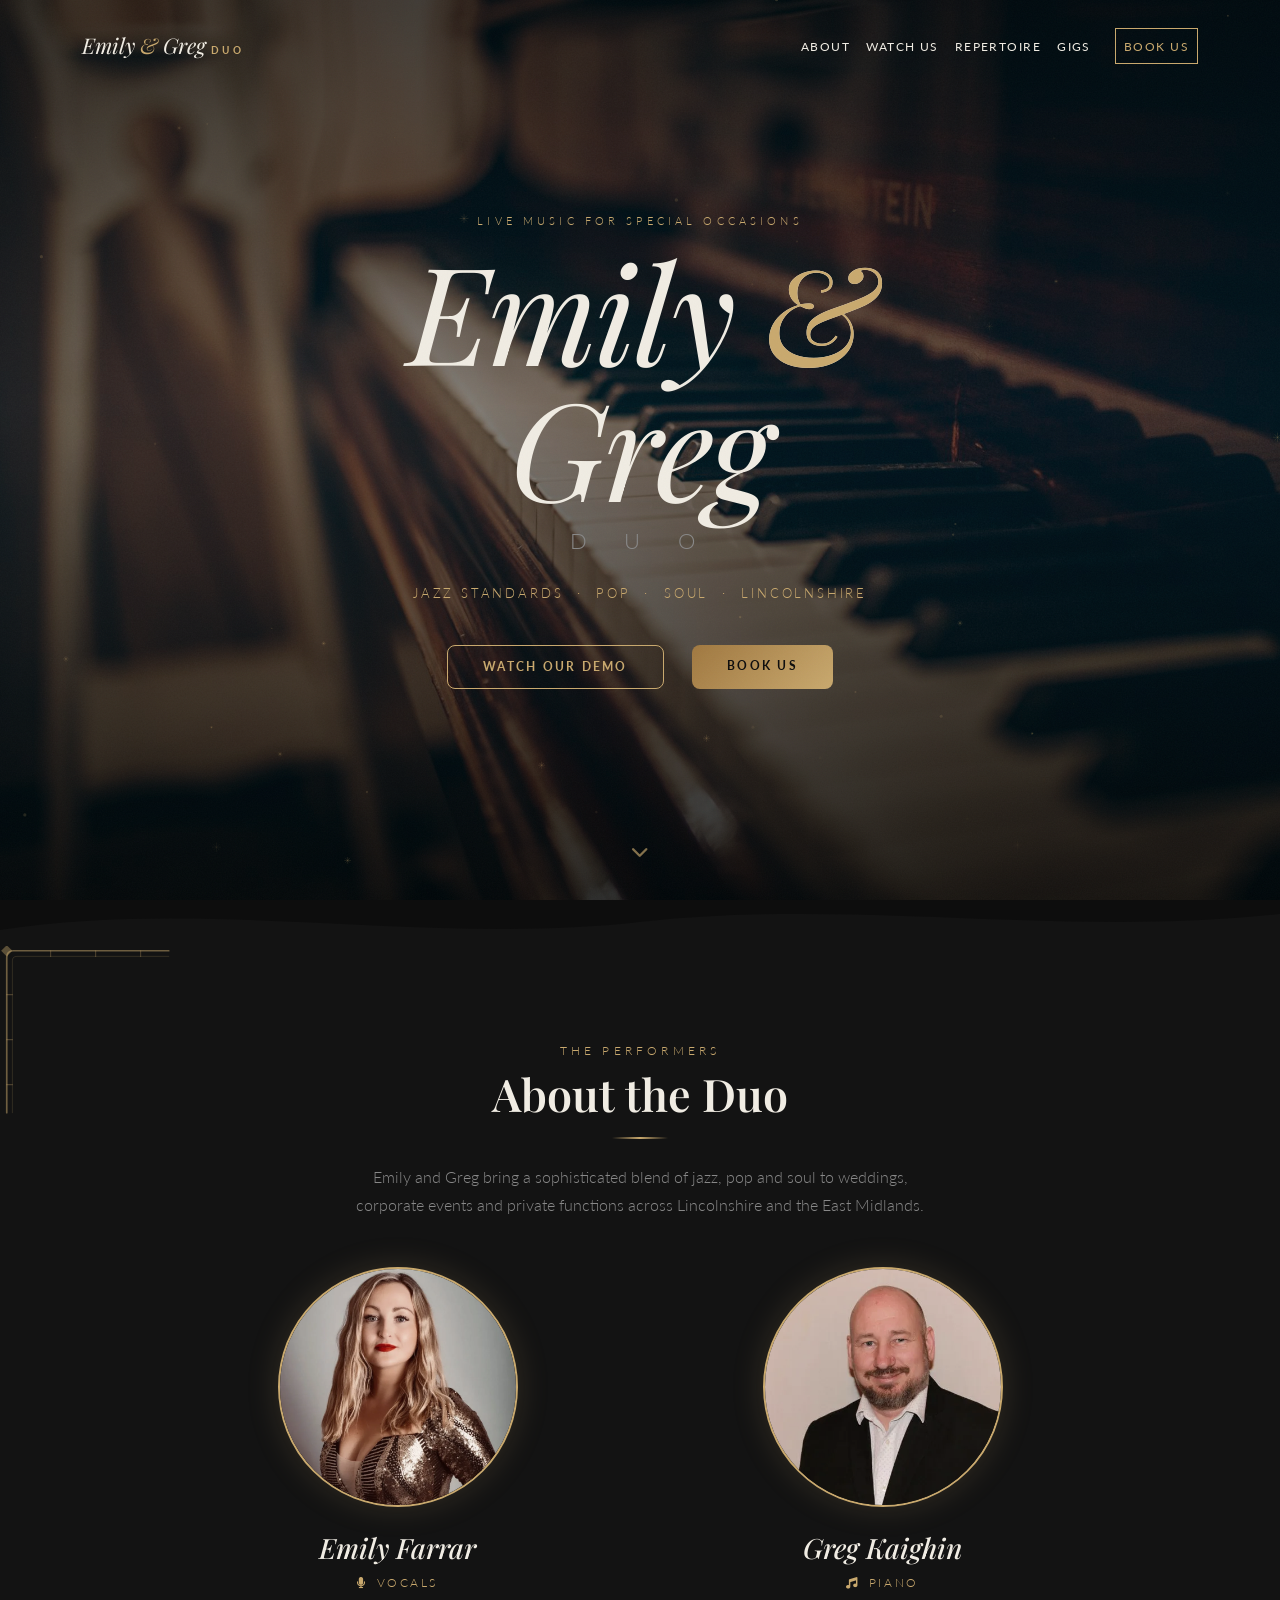
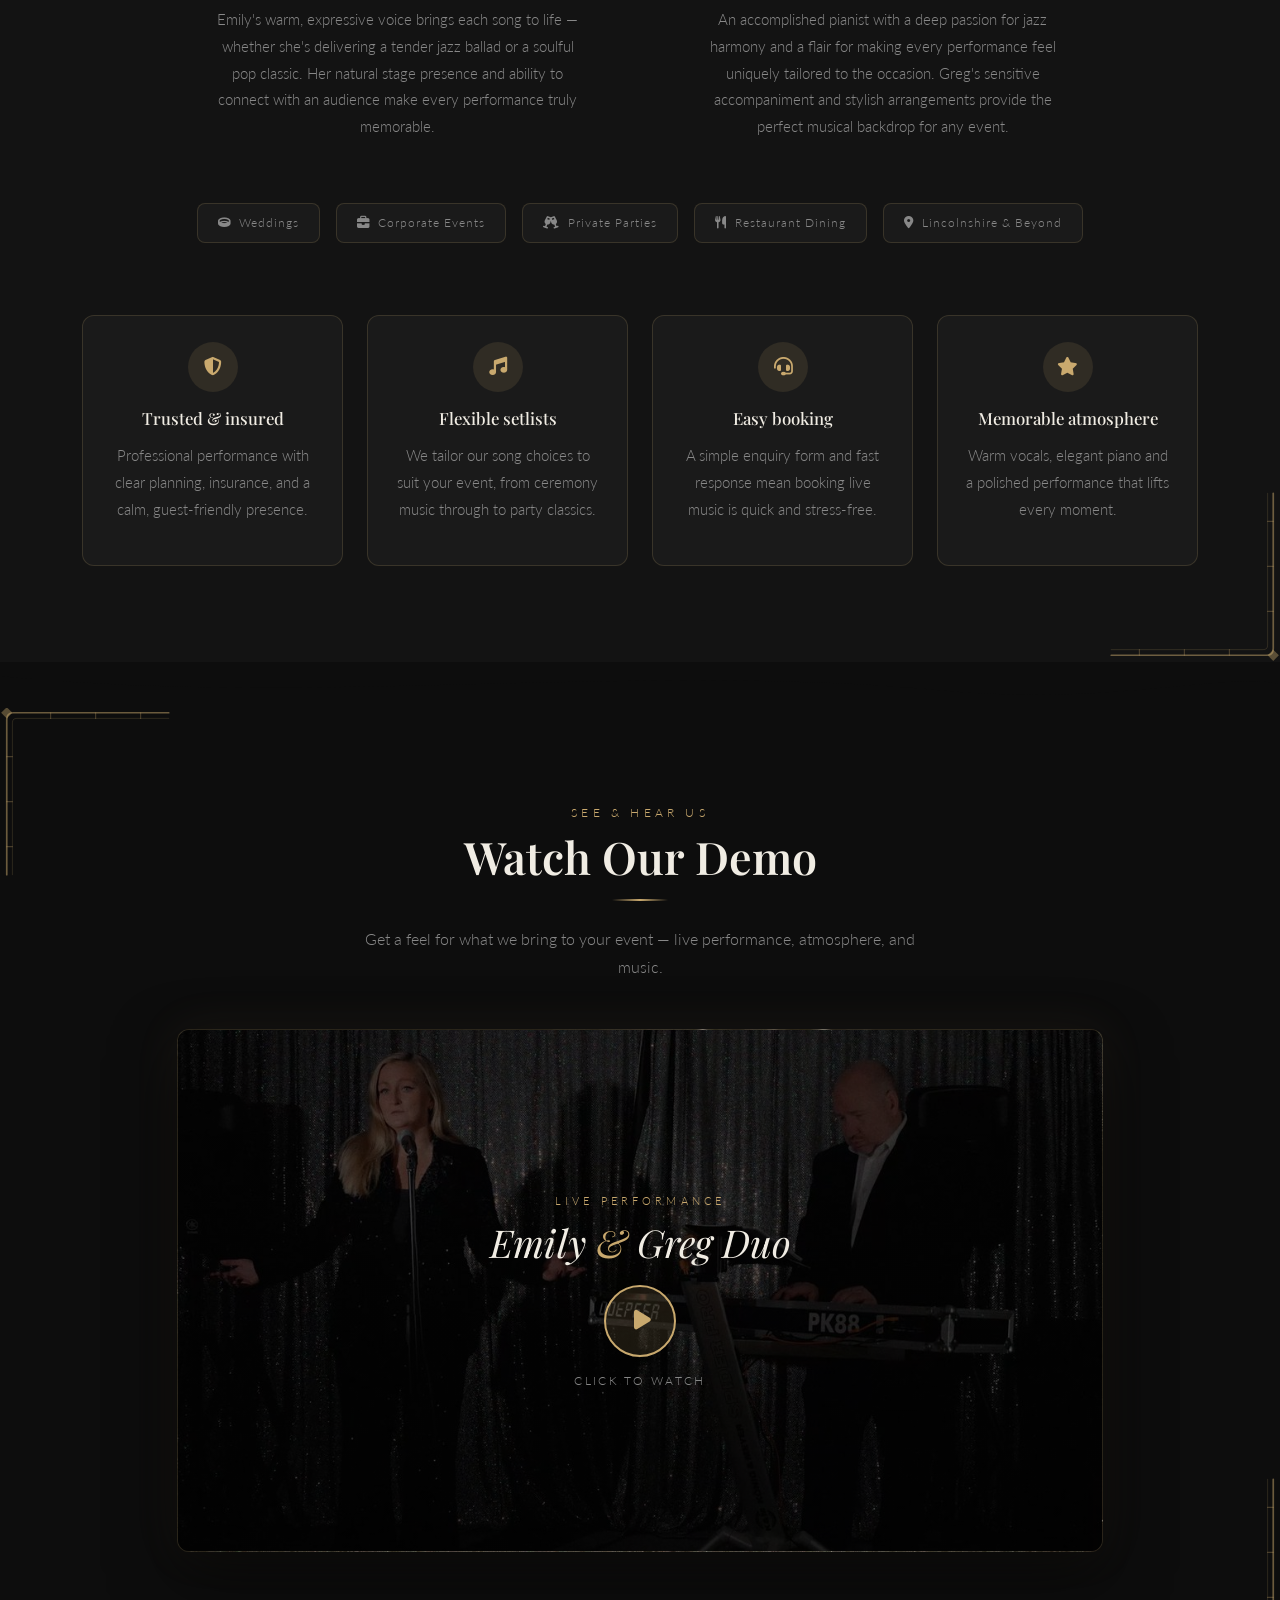
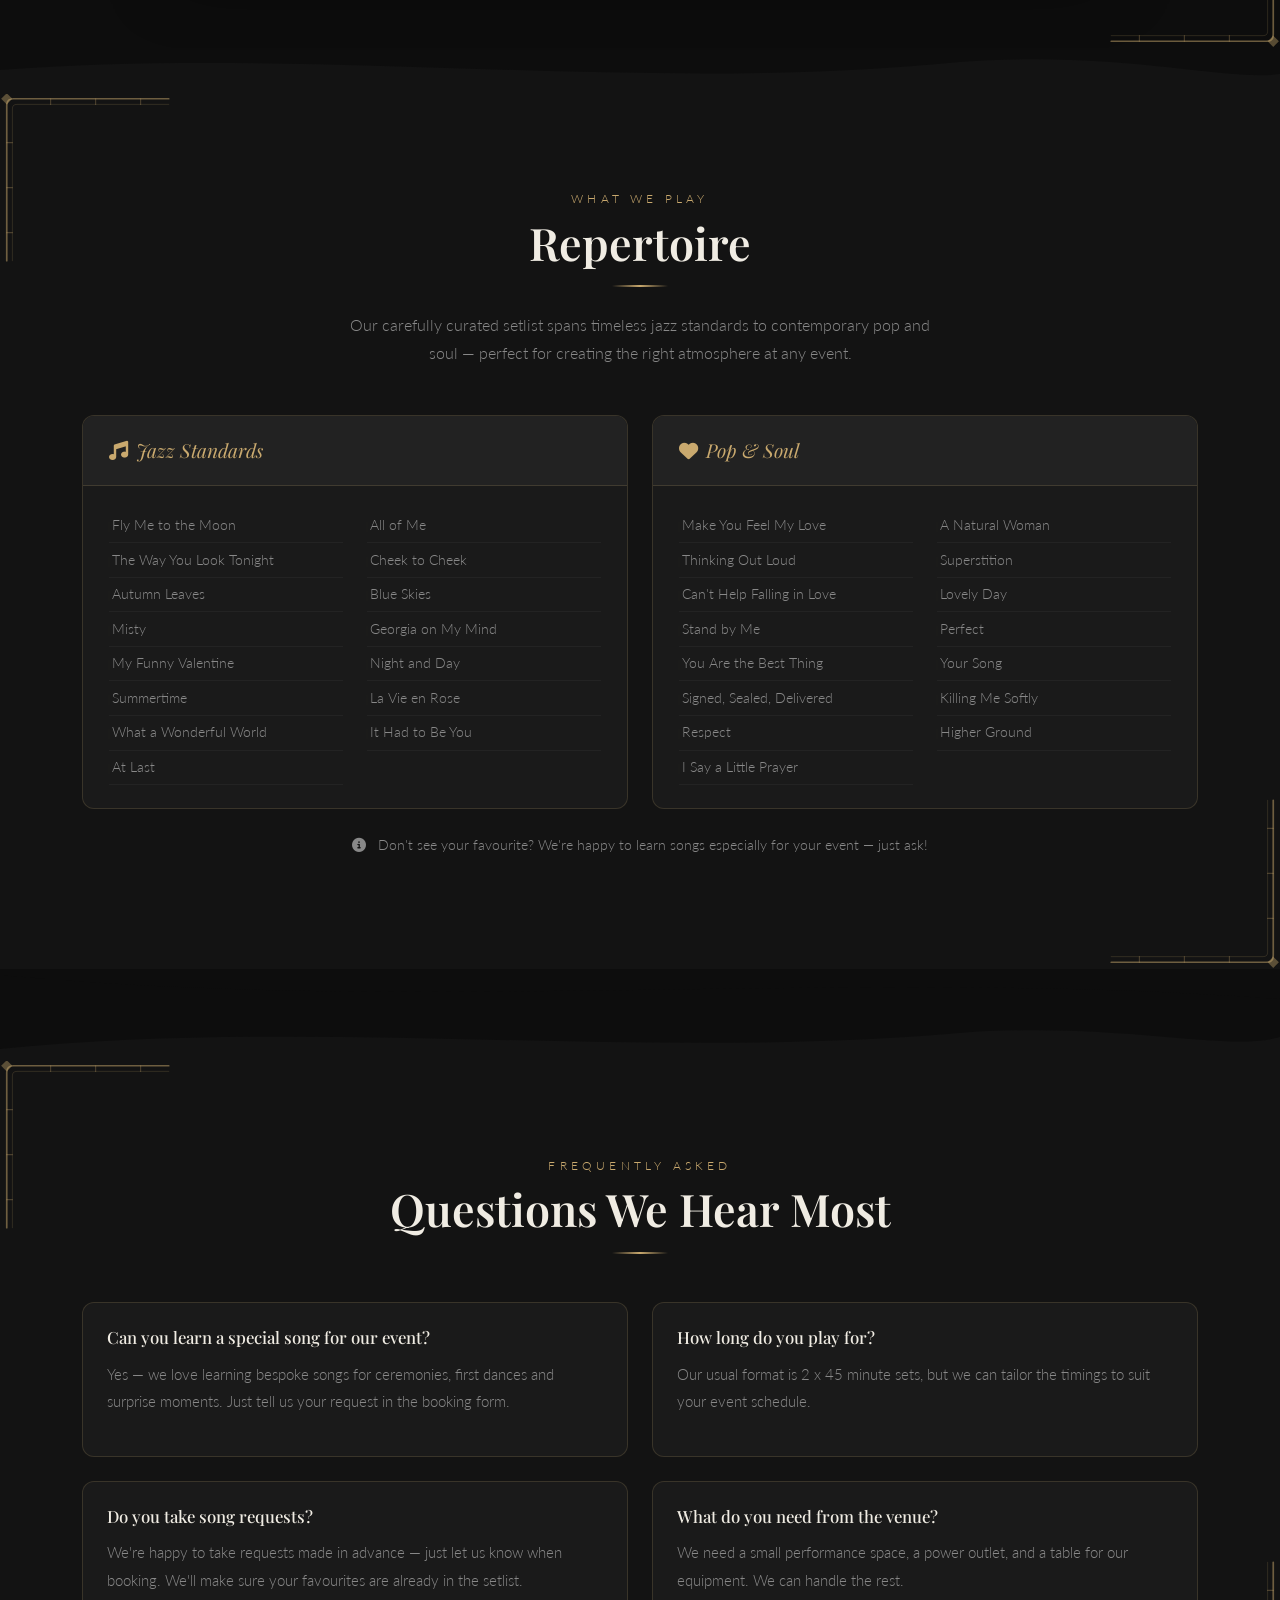
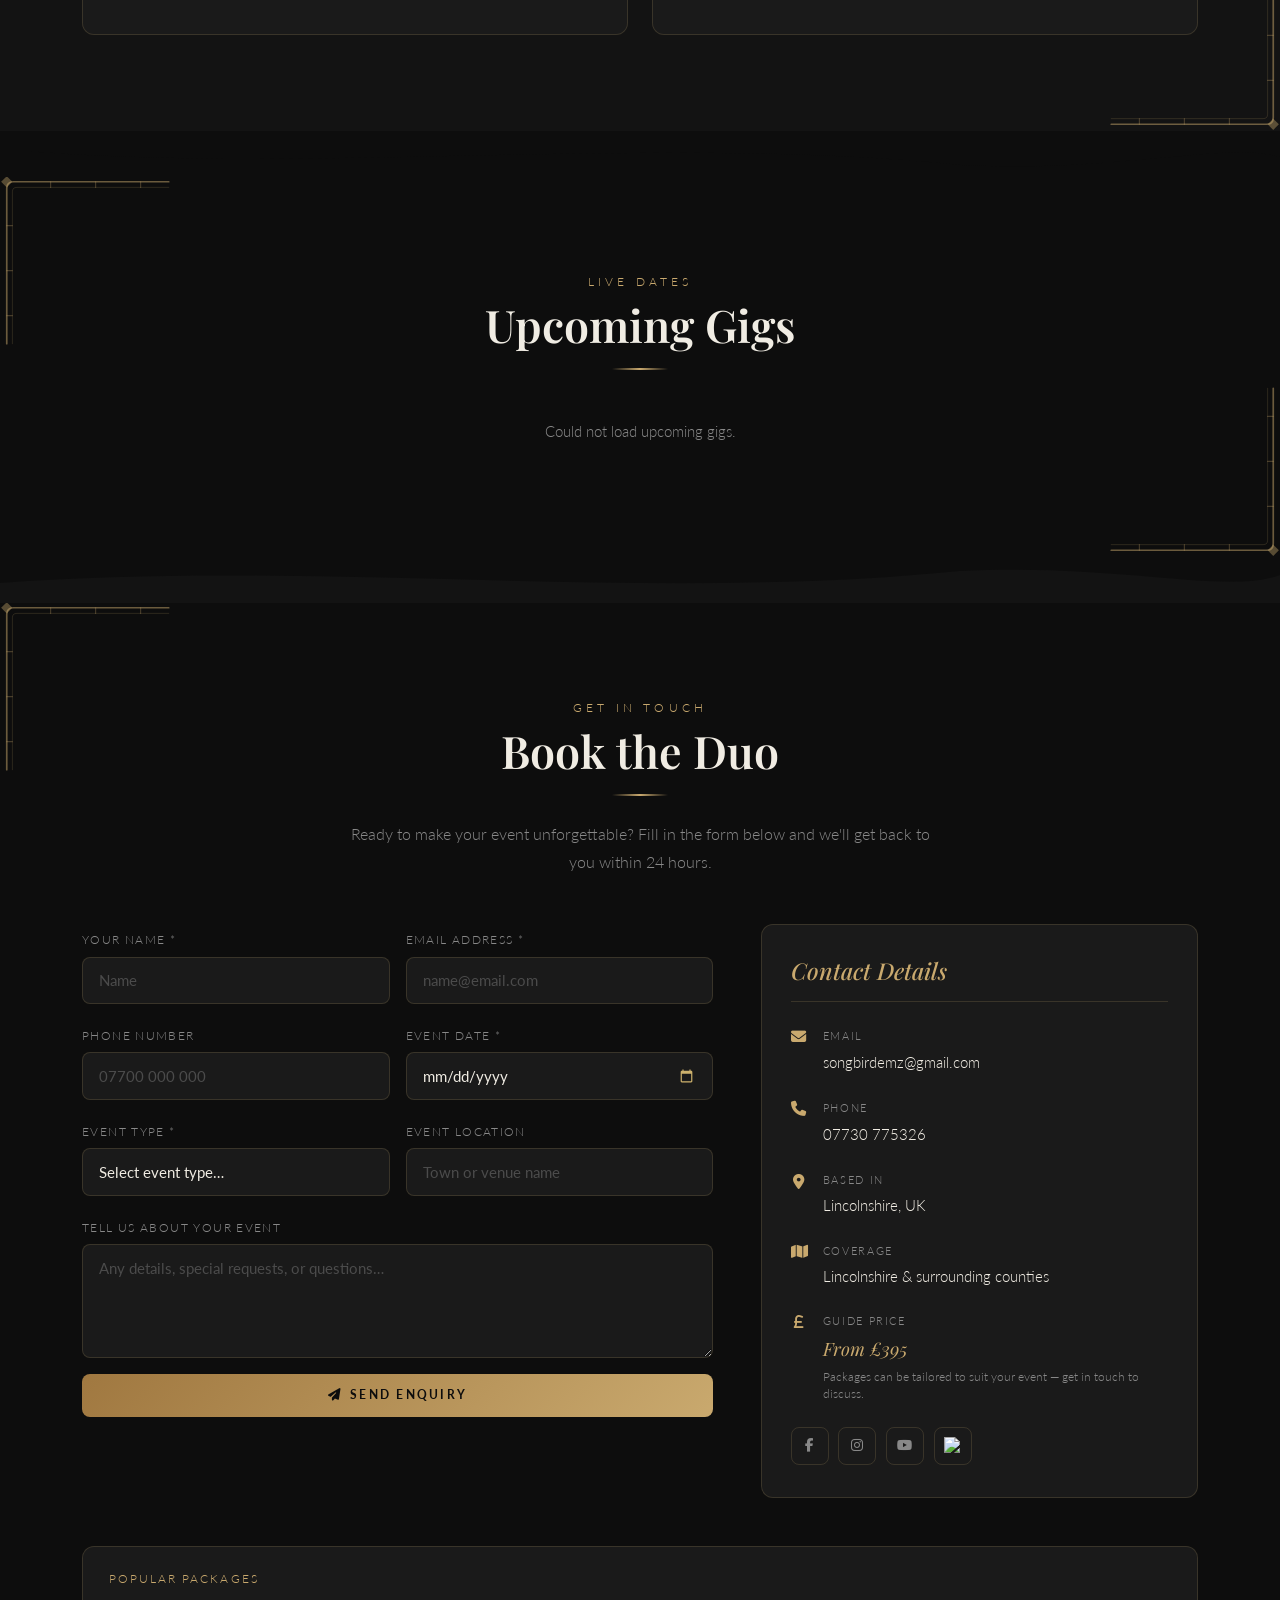
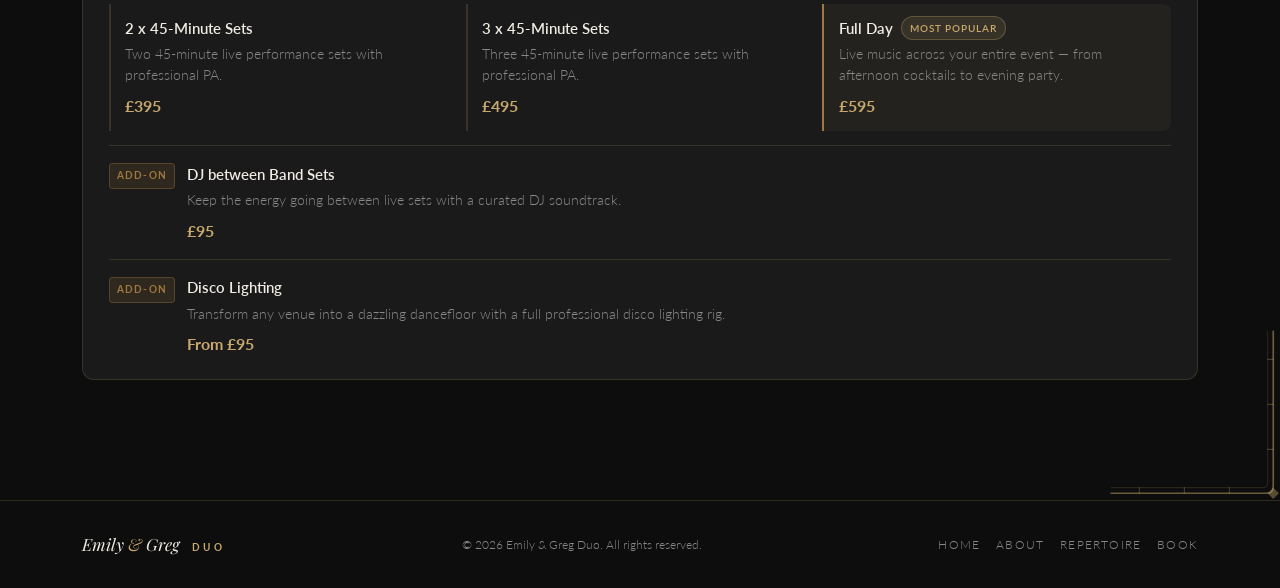
==== commit 96fee494: "Remove stray 'a' character before DOCTYPE Co-Authored-By: Claude Sonnet 4.6 <noreply@anthropic.com>" ====
--- a/index.html
+++ b/index.html
@@ -1,4 +1,4 @@
-a<!DOCTYPE html>
+<!DOCTYPE html>
 <html lang="en">
 <head>
     <meta charset="UTF-8">
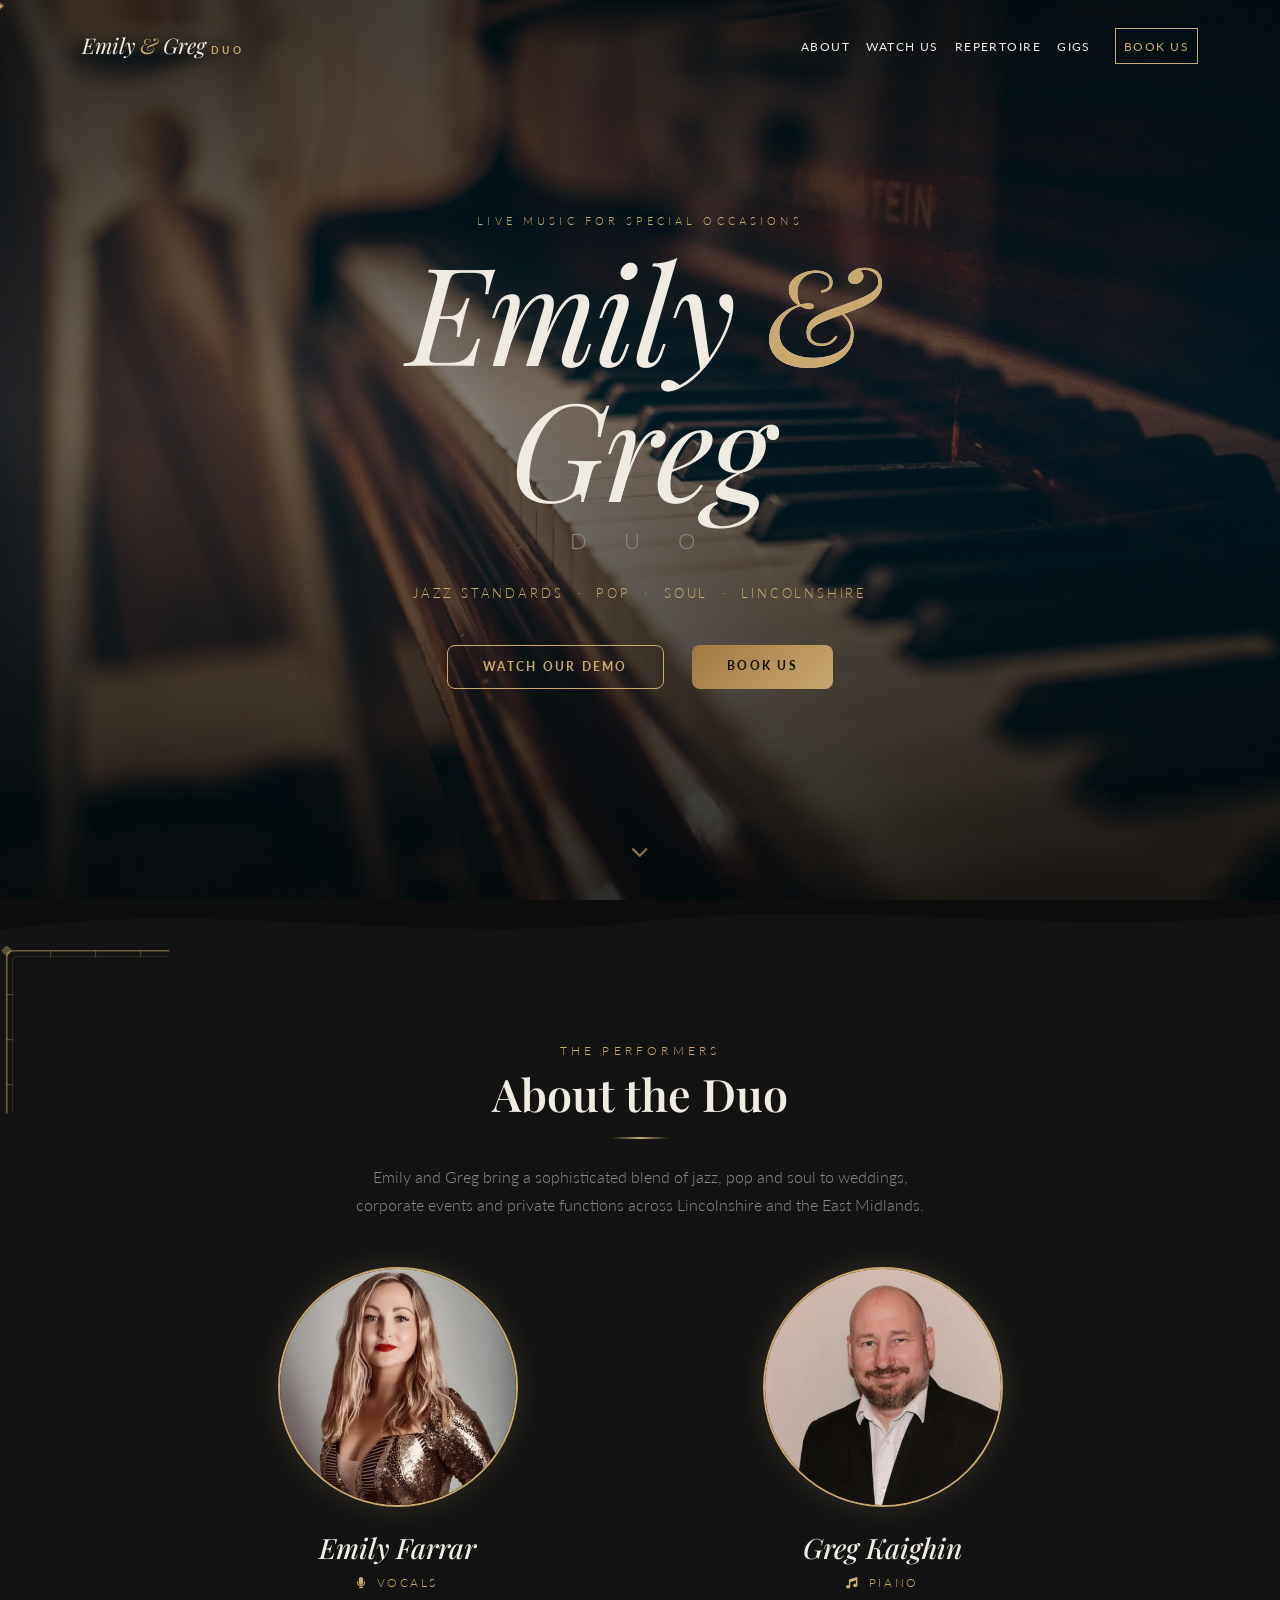
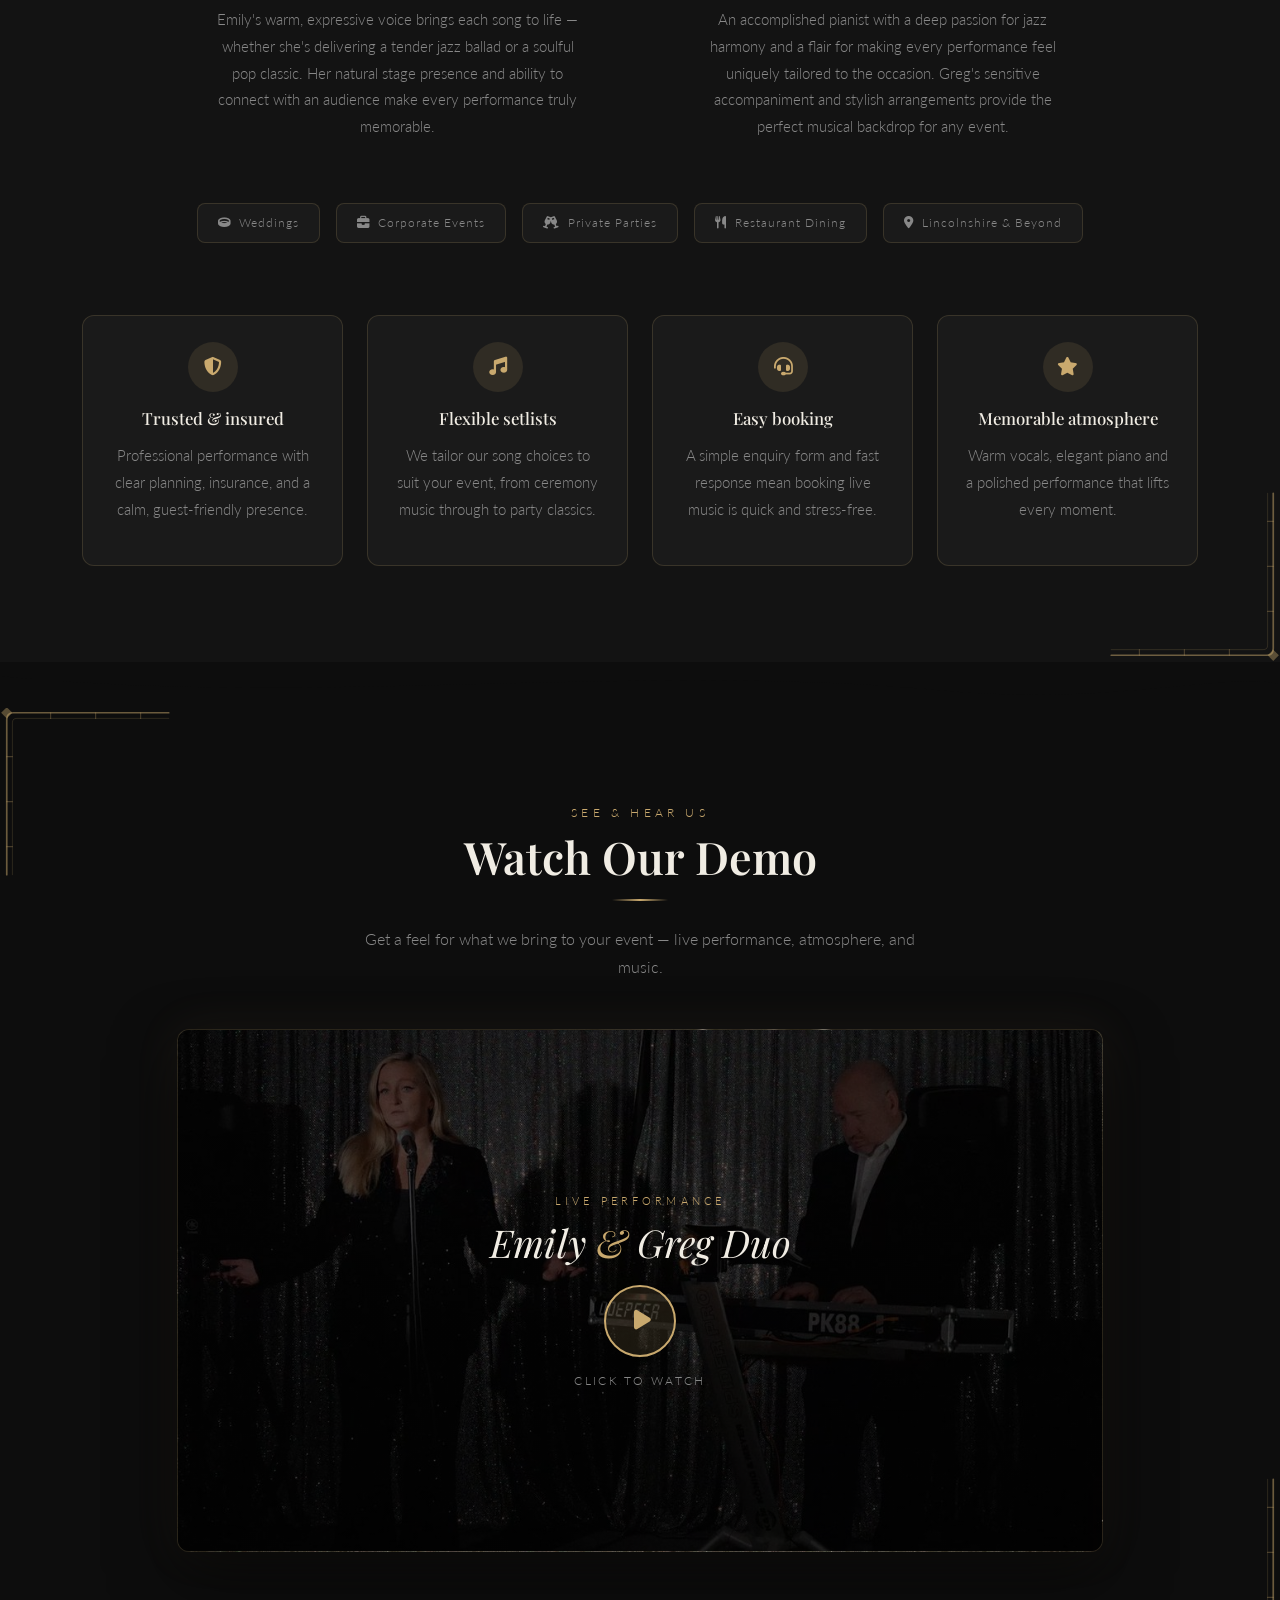
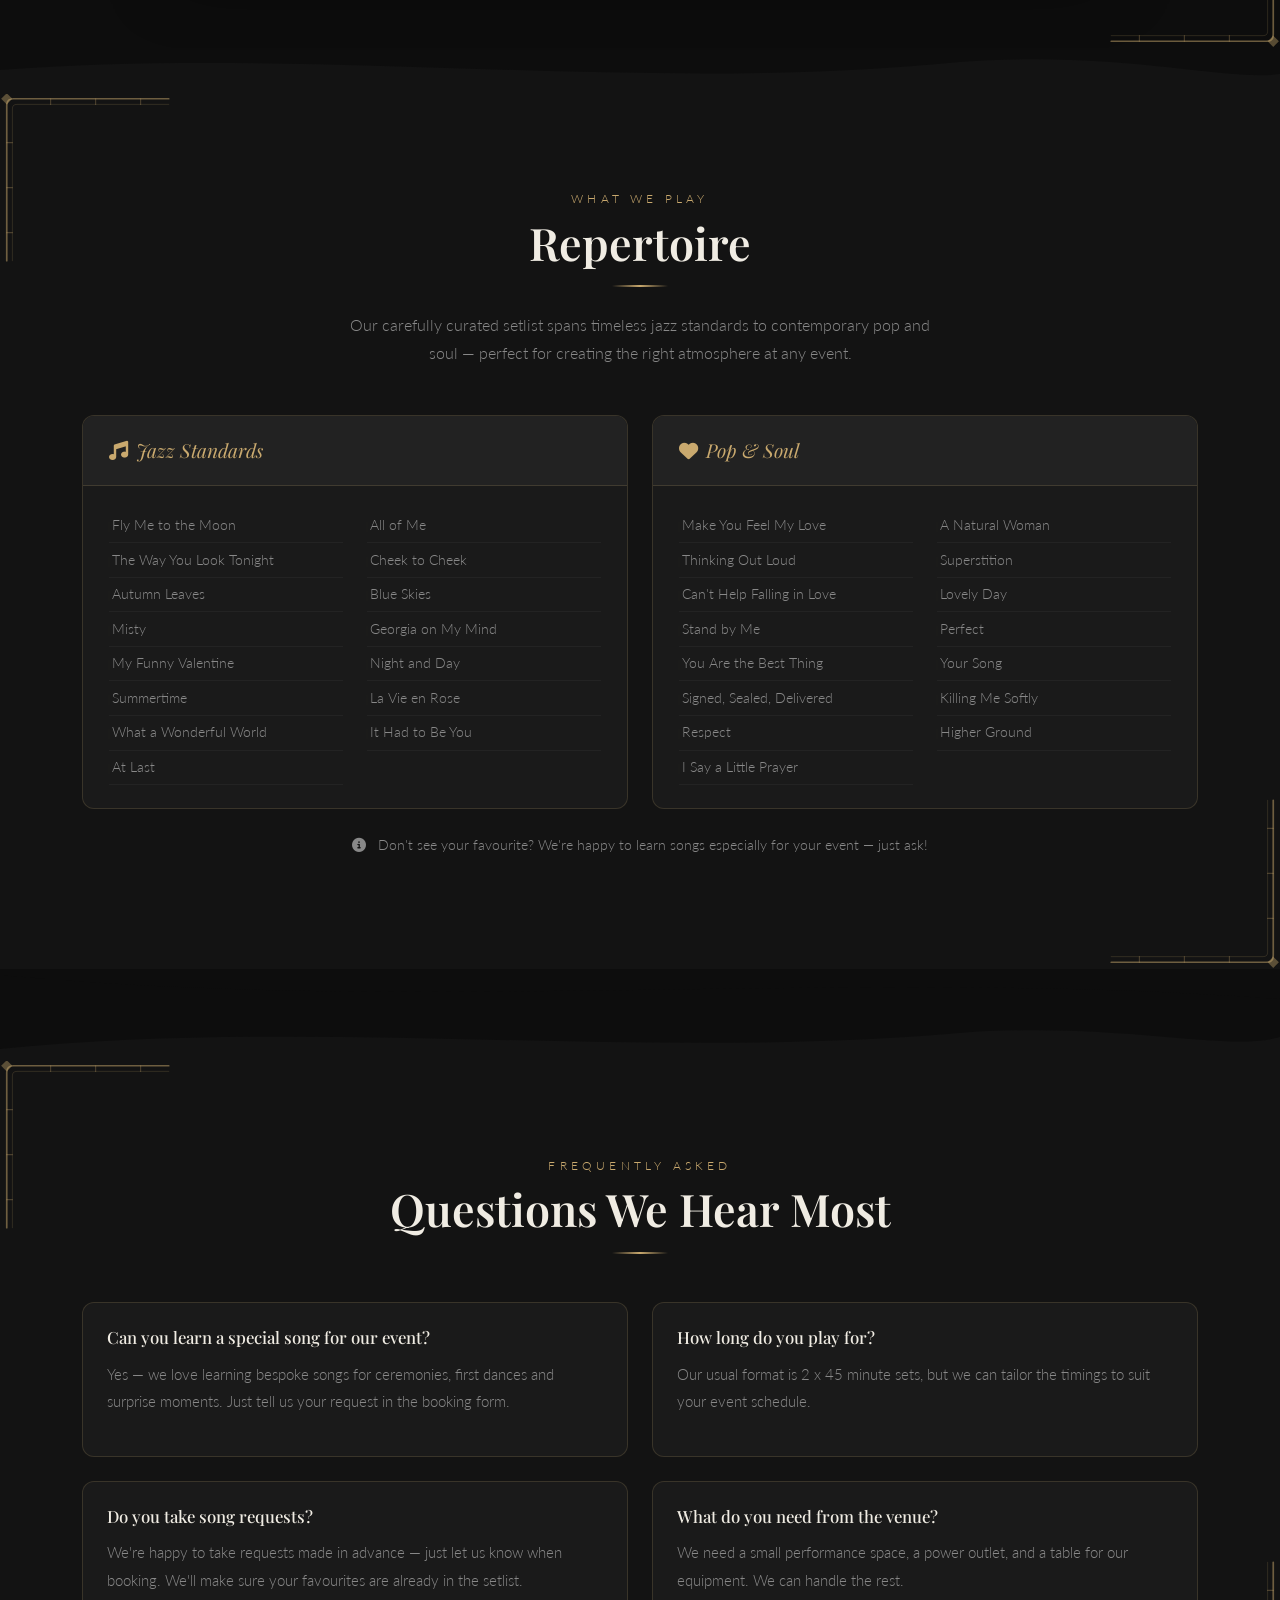
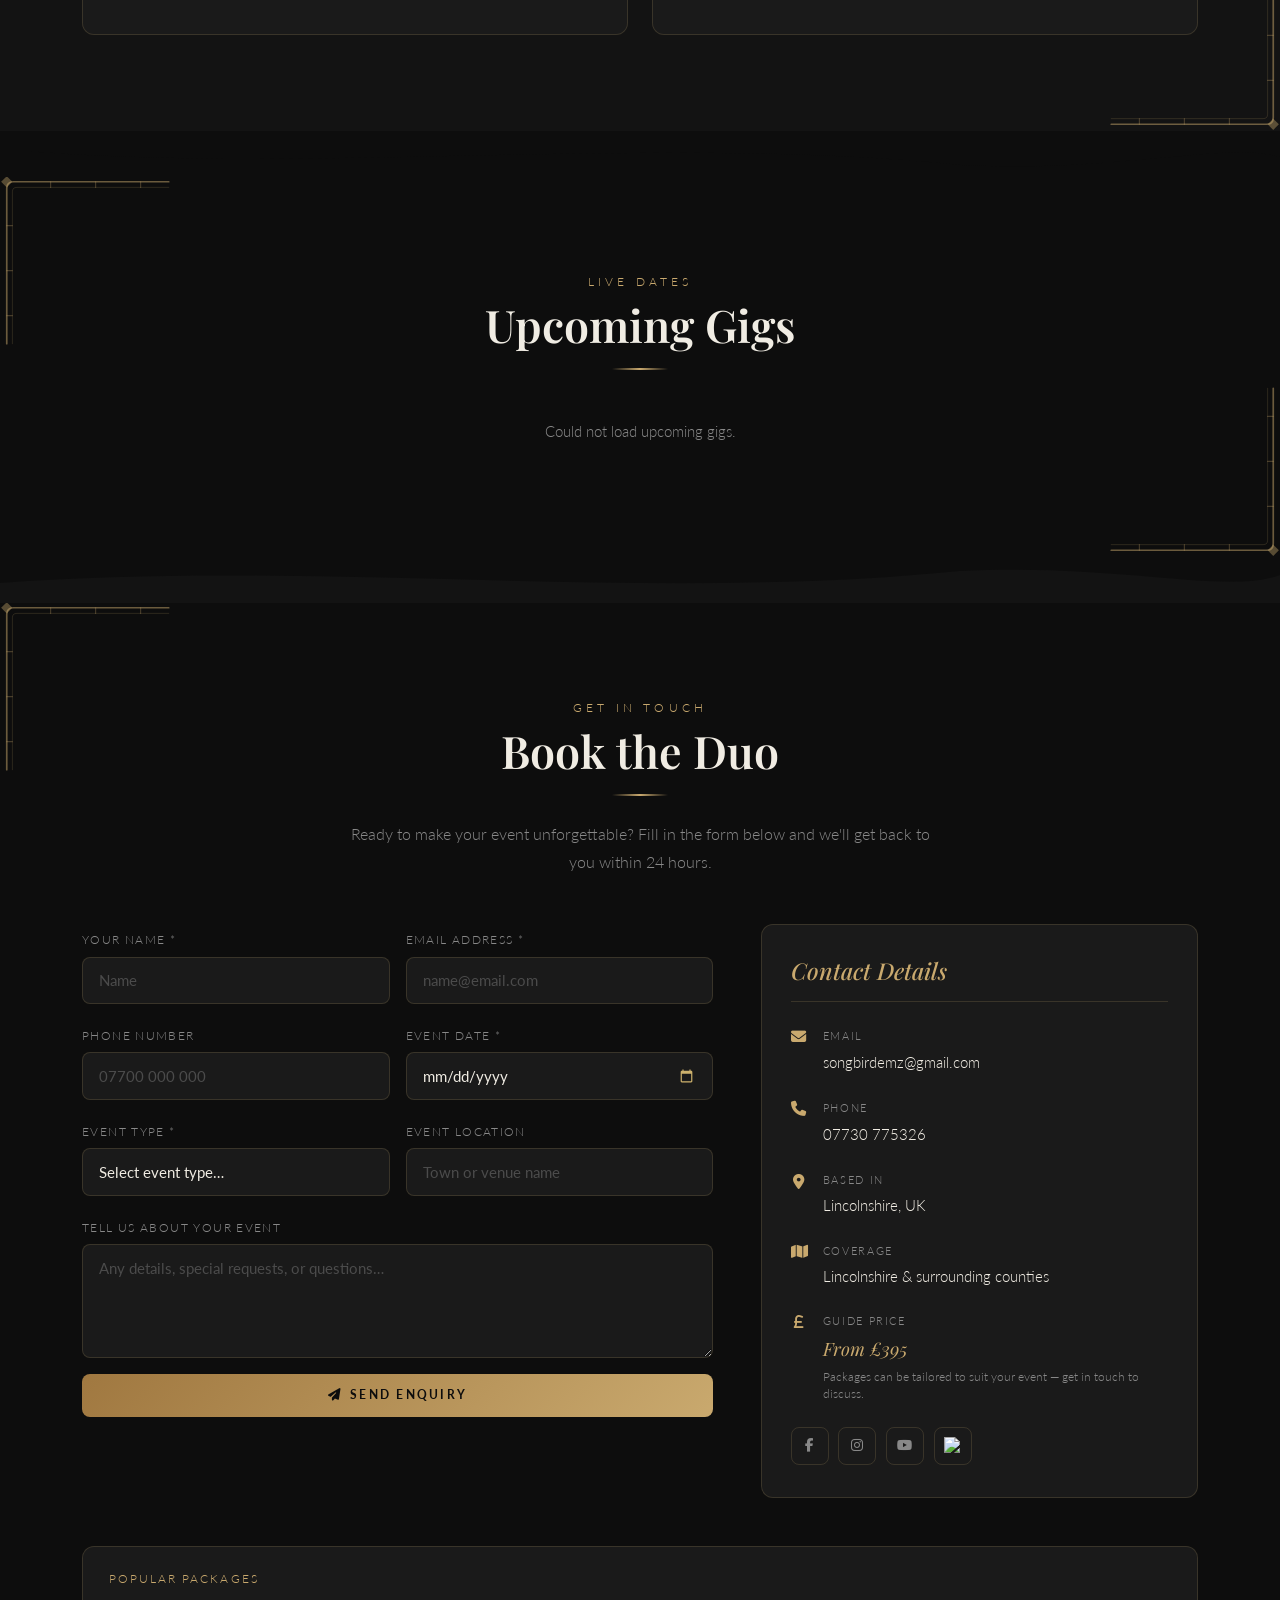
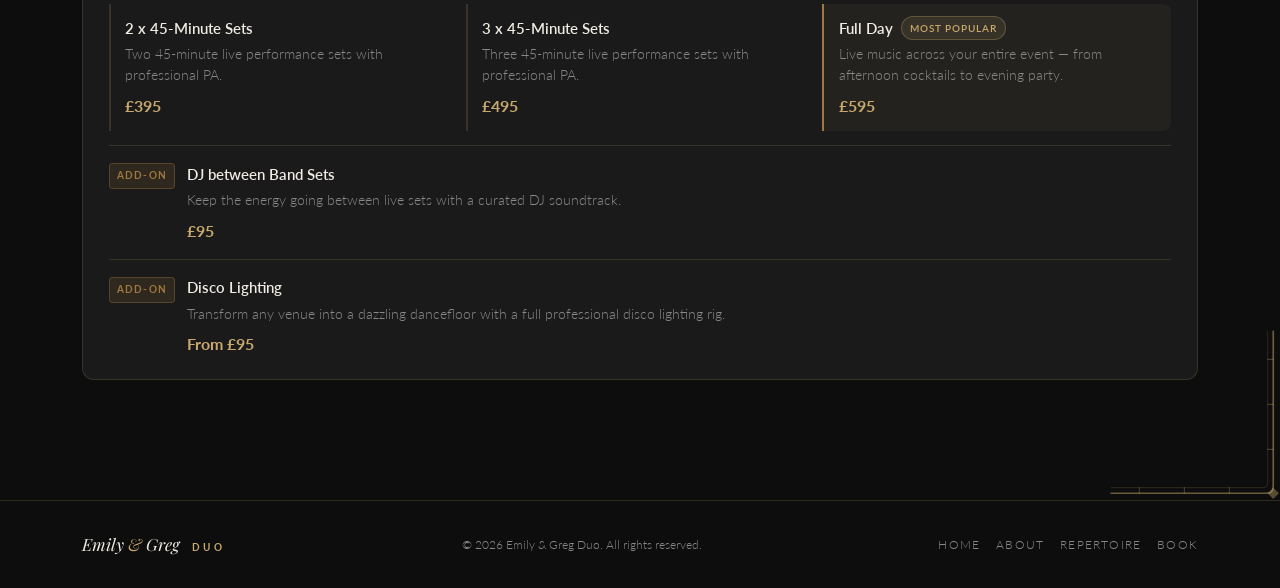
==== commit 08eb17dd: "Add Google Maps API key for Places reviews integration Co-Authored-By: Claude Sonnet 4.6 <noreply@an" ====
--- a/index.html
+++ b/index.html
@@ -621,6 +621,6 @@
     <script src="js/gigs.js?v=5"></script>
     <!-- Google Reviews -->
     <script src="js/reviews.js"></script>
-    <script src="https://maps.googleapis.com/maps/api/js?key=MAPS_API_KEY&libraries=places&callback=initReviews" async defer></script>
+    <script src="https://maps.googleapis.com/maps/api/js?key=AIzaSyDDhih-K4KrlU9tVPAo984etszsONxnZZw&libraries=places&callback=initReviews" async defer></script>
 </body>
 </html>
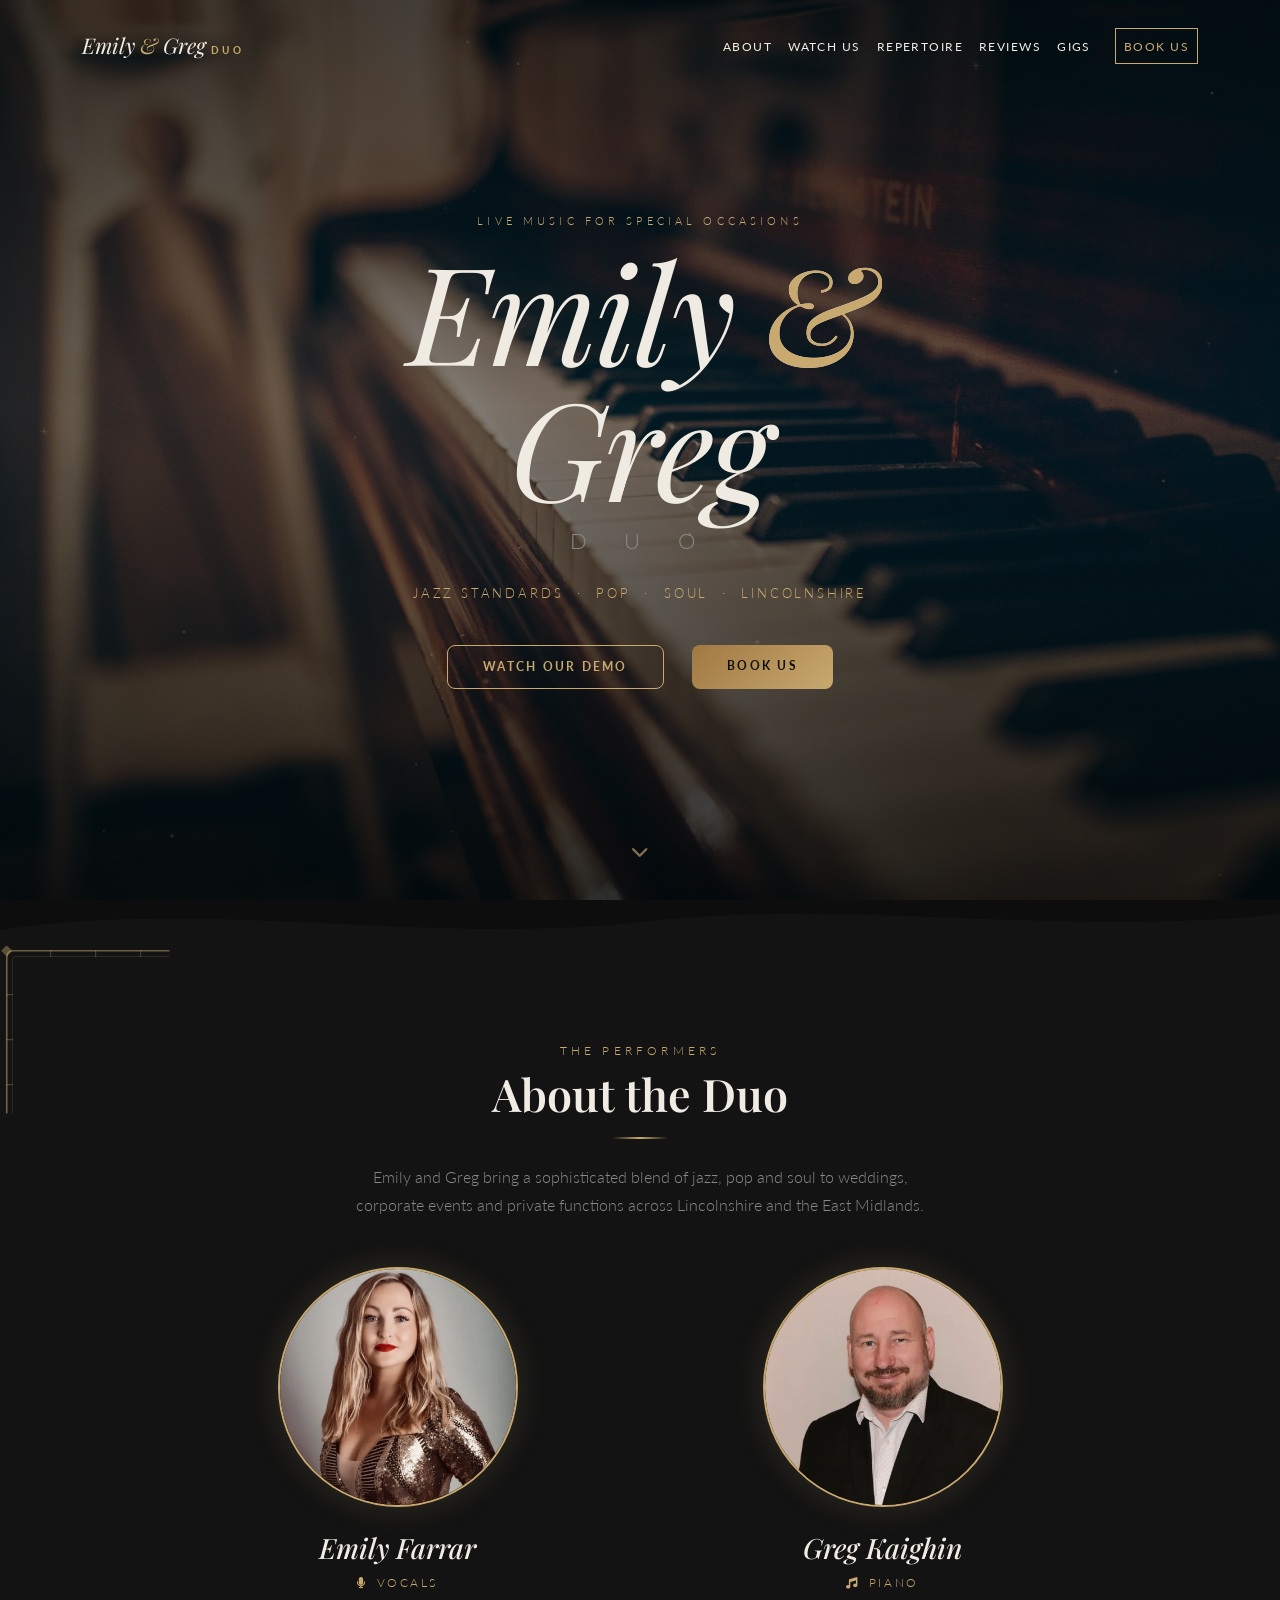
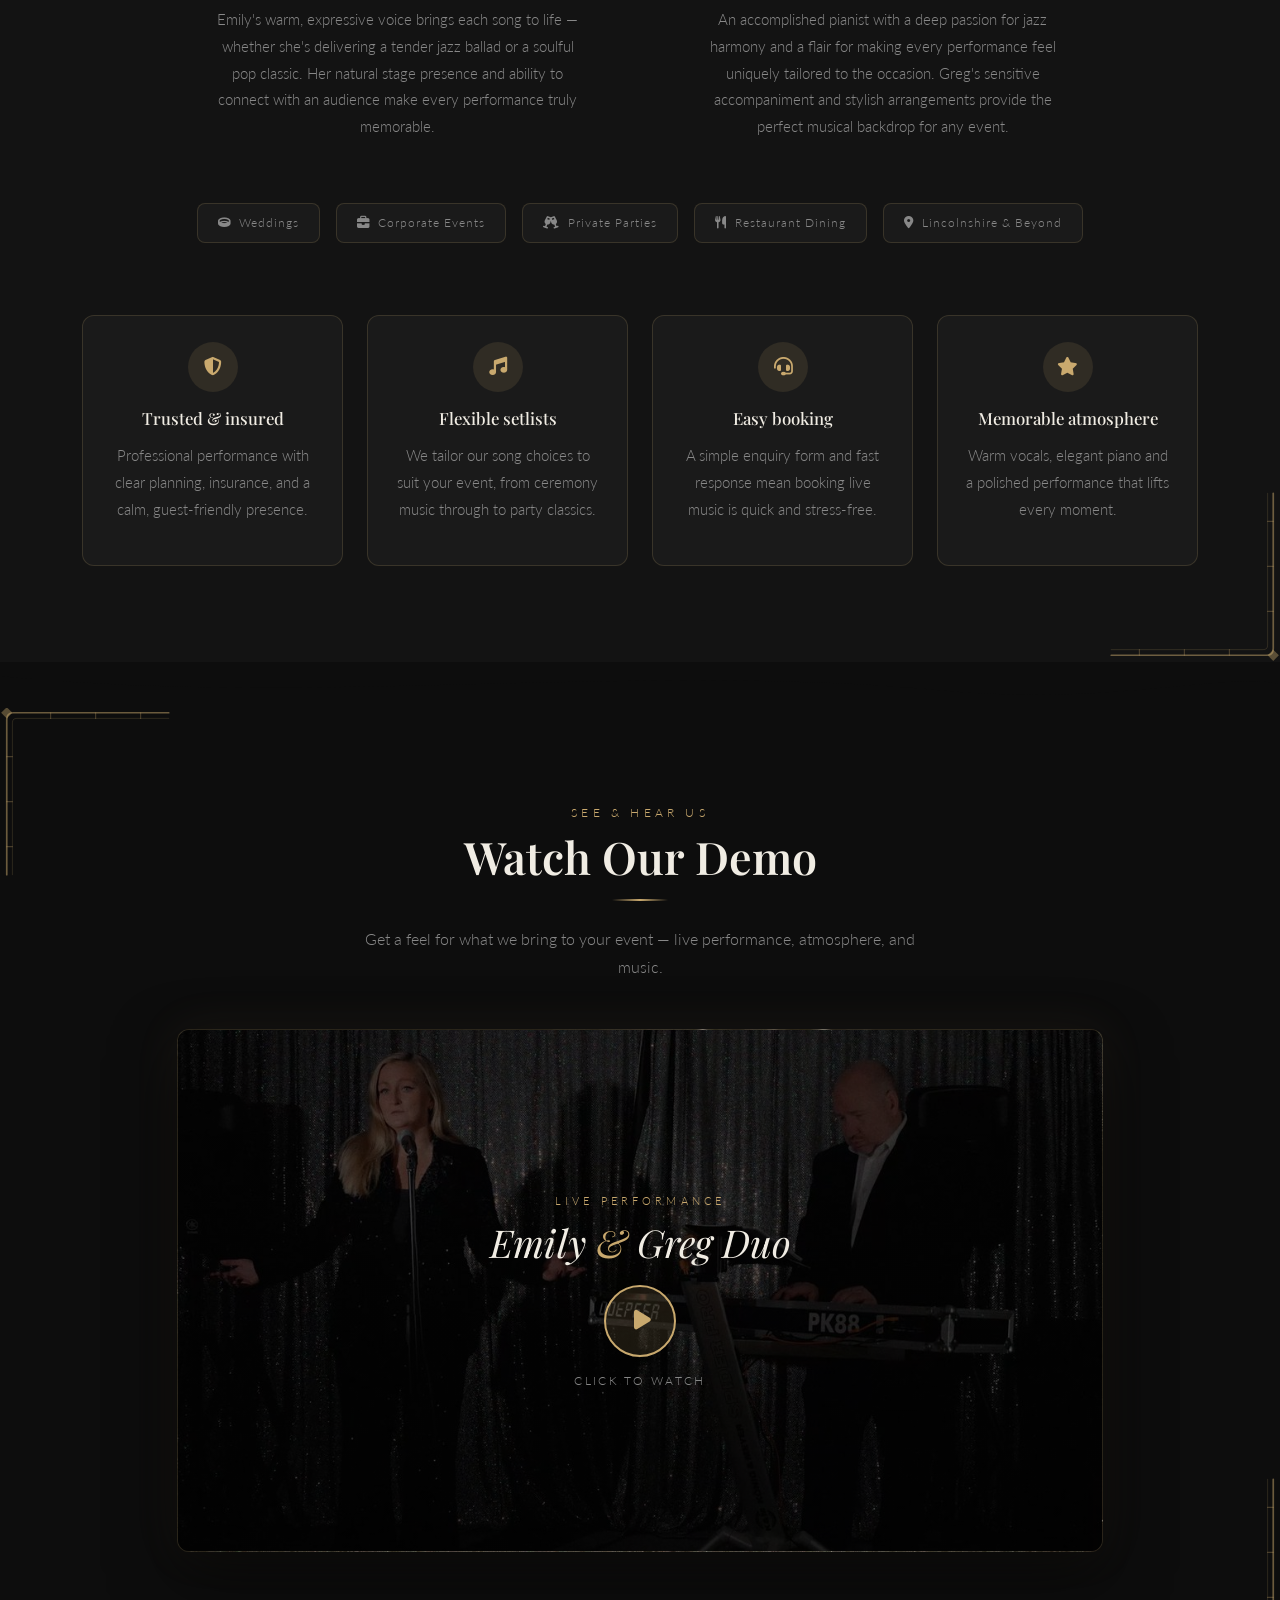
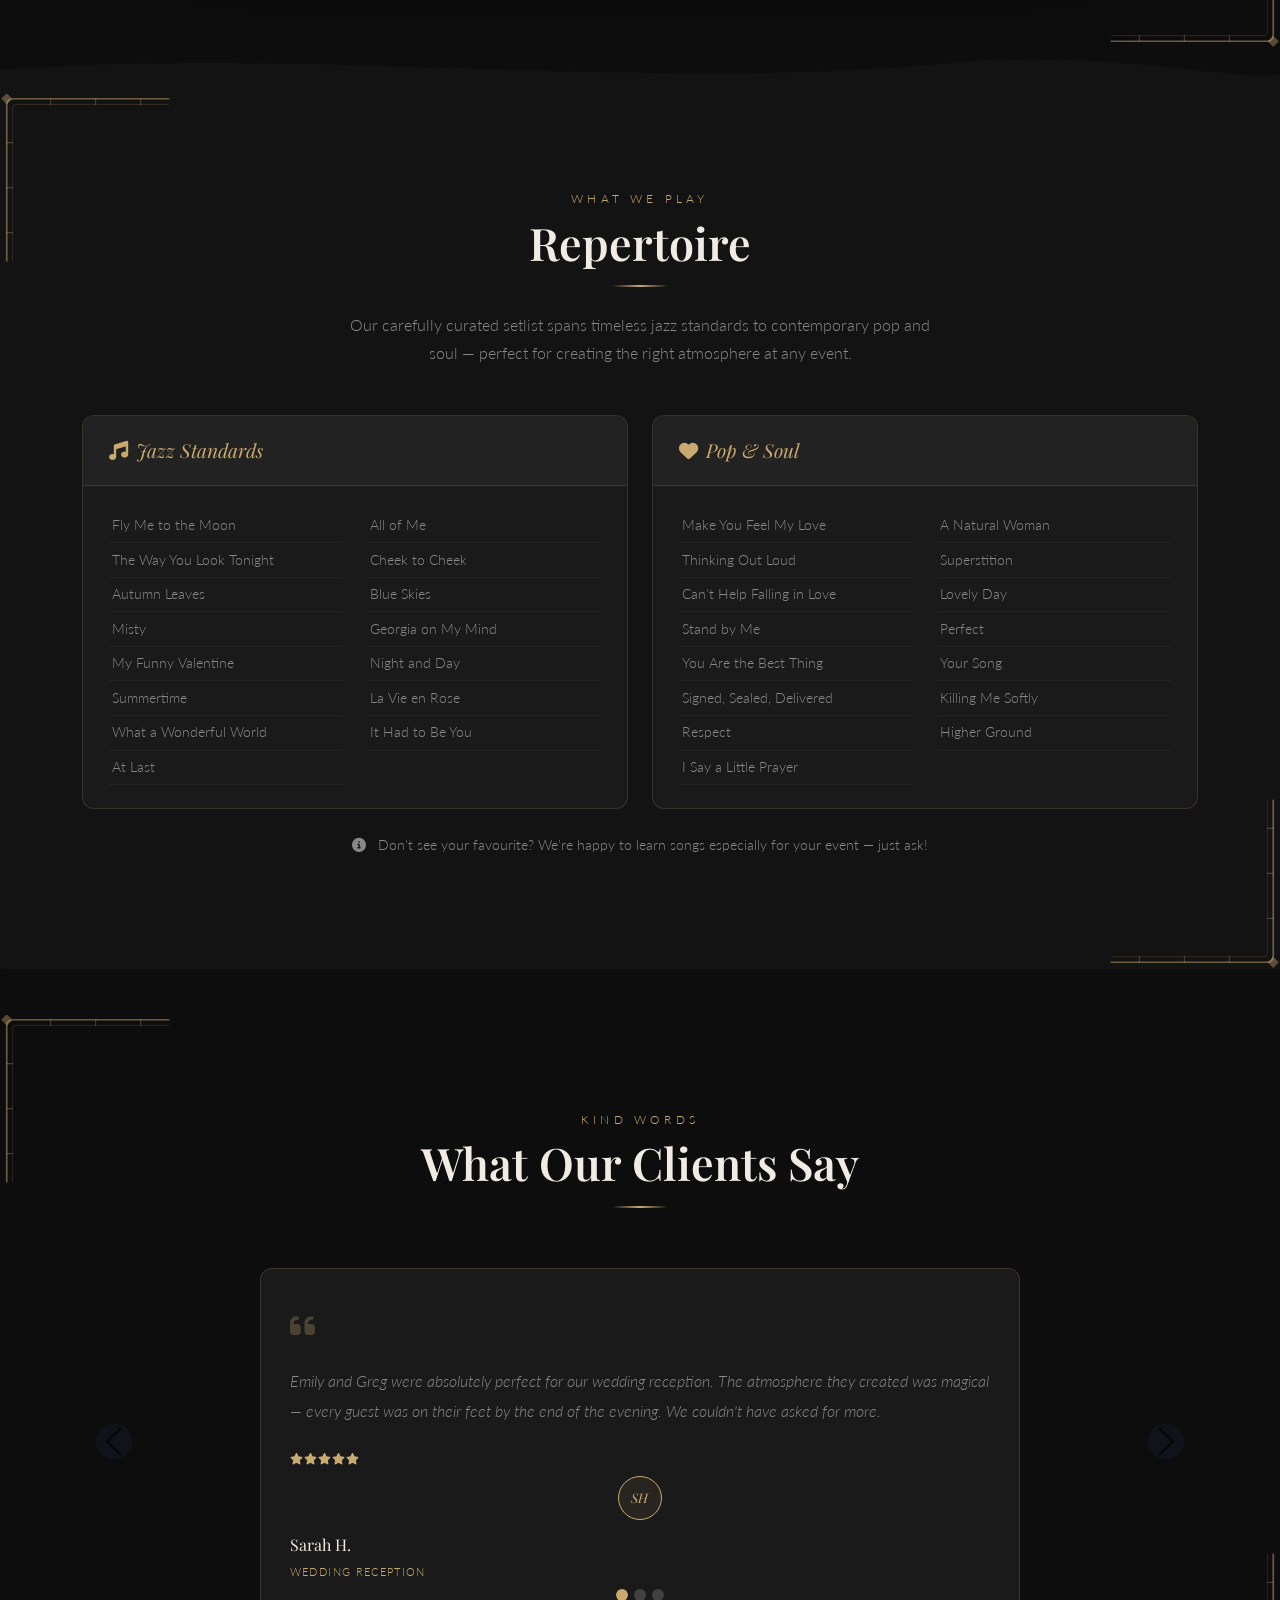
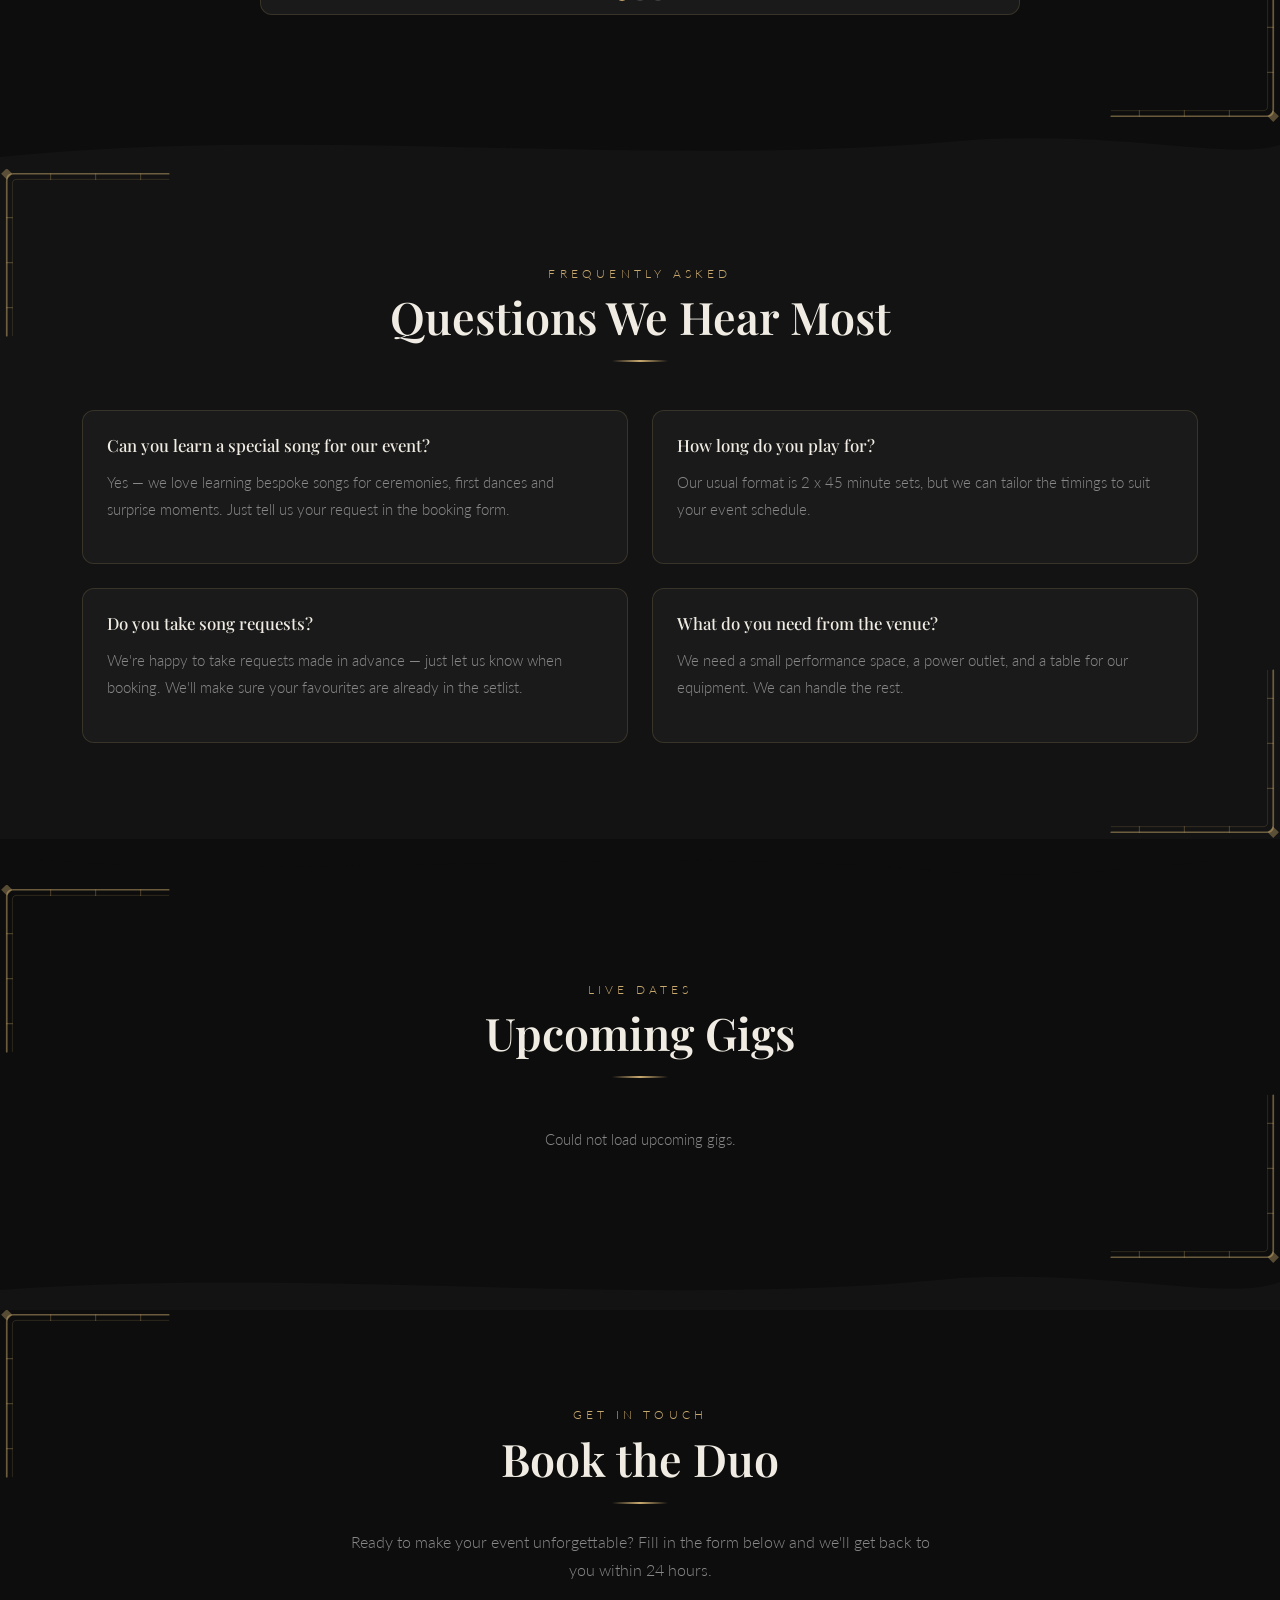
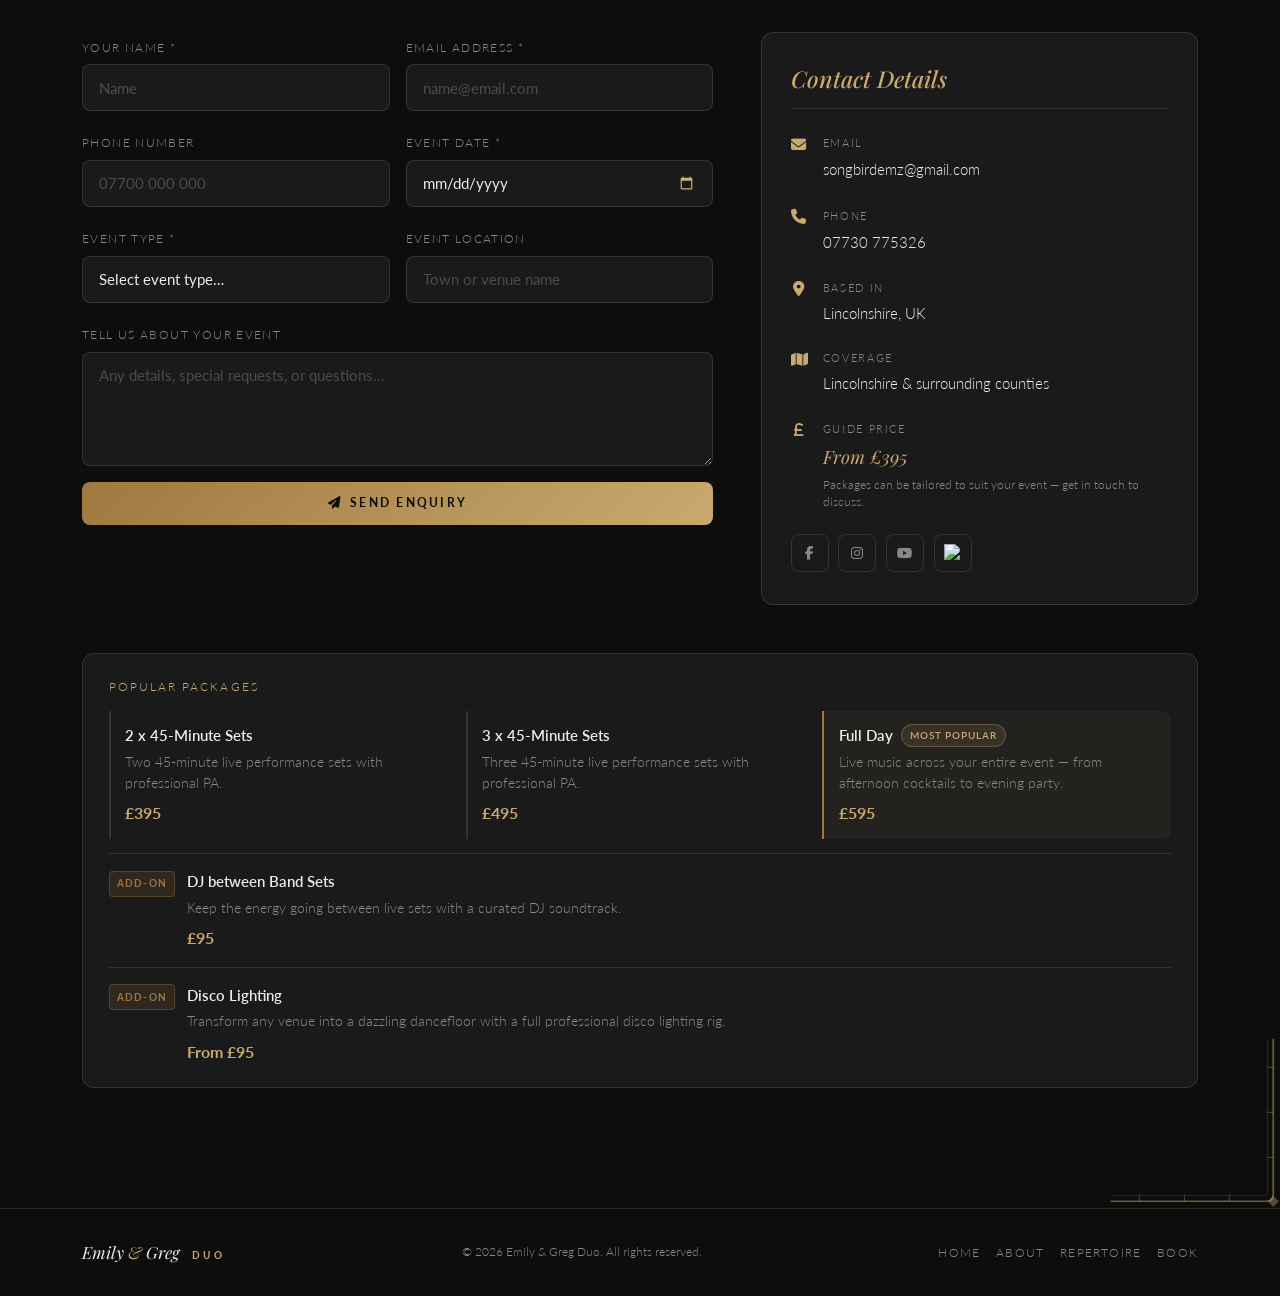
==== commit de450696: "Add static placeholder testimonials; remove Places API integration Reviews section now visible with " ====
--- a/index.html
+++ b/index.html
@@ -84,7 +84,7 @@
                     <li class="nav-item"><a class="nav-link" href="#about">About</a></li>
                     <li class="nav-item"><a class="nav-link" href="#video">Watch Us</a></li>
                     <li class="nav-item"><a class="nav-link" href="#repertoire">Repertoire</a></li>
-                    <li class="nav-item" id="reviews-nav-item" style="display:none"><a class="nav-link" href="#testimonials">Reviews</a></li>
+                    <li class="nav-item" id="reviews-nav-item"><a class="nav-link" href="#testimonials">Reviews</a></li>
                     <li class="nav-item"><a class="nav-link" href="#gigs">Gigs</a></li>
                     <li class="nav-item ms-lg-3"><a class="nav-link btn-book" href="#contact">Book Us</a></li>
                 </ul>
@@ -340,7 +340,7 @@
     <div class="wave-divider" aria-hidden="true"><svg viewBox="0 0 1440 48" xmlns="http://www.w3.org/2000/svg" preserveAspectRatio="none"><path d="M0,8 C480,48 960,0 1440,32 L1440,48 L0,48 Z" fill="#0d0d0d"/></svg></div>
 
     <!-- ===================== TESTIMONIALS ===================== -->
-    <section id="testimonials" class="section-dark py-section" style="display:none">
+    <section id="testimonials" class="section-dark py-section">
         <div class="container">
             <div class="section-header text-center mb-5">
                 <p class="section-pre">Kind Words</p>
@@ -350,8 +350,49 @@
             <div class="row">
                 <div class="col-12">
                     <div id="testimonialCarousel" class="carousel slide fade-up" data-bs-ride="carousel" data-bs-interval="7000" data-bs-pause="hover">
-                        <div class="carousel-indicators"></div>
-                        <div class="carousel-inner"></div>
+                        <div class="carousel-indicators">
+                            <button type="button" data-bs-target="#testimonialCarousel" data-bs-slide-to="0" class="active" aria-current="true" aria-label="Review 1"></button>
+                            <button type="button" data-bs-target="#testimonialCarousel" data-bs-slide-to="1" aria-label="Review 2"></button>
+                            <button type="button" data-bs-target="#testimonialCarousel" data-bs-slide-to="2" aria-label="Review 3"></button>
+                        </div>
+                        <div class="carousel-inner">
+                            <div class="carousel-item active">
+                                <div class="testimonial-card mx-auto">
+                                    <div class="quote-icon"><i class="fa-solid fa-quote-left"></i></div>
+                                    <p class="testimonial-text">Emily and Greg were absolutely perfect for our wedding reception. The atmosphere they created was magical — every guest was on their feet by the end of the evening. We couldn't have asked for more.</p>
+                                    <div class="testimonial-author">
+                                        <div class="stars"><i class="fa-solid fa-star"></i><i class="fa-solid fa-star"></i><i class="fa-solid fa-star"></i><i class="fa-solid fa-star"></i><i class="fa-solid fa-star"></i></div>
+                                        <div class="author-avatar">SH</div>
+                                        <p class="author-name">Sarah H.</p>
+                                        <p class="author-event">Wedding Reception</p>
+                                    </div>
+                                </div>
+                            </div>
+                            <div class="carousel-item">
+                                <div class="testimonial-card mx-auto">
+                                    <div class="quote-icon"><i class="fa-solid fa-quote-left"></i></div>
+                                    <p class="testimonial-text">We hired Emily and Greg for our corporate dinner and they were a huge hit. Professional, talented, and brilliant at reading the room. The jazz set during the meal was the highlight of the evening.</p>
+                                    <div class="testimonial-author">
+                                        <div class="stars"><i class="fa-solid fa-star"></i><i class="fa-solid fa-star"></i><i class="fa-solid fa-star"></i><i class="fa-solid fa-star"></i><i class="fa-solid fa-star"></i></div>
+                                        <div class="author-avatar">JM</div>
+                                        <p class="author-name">James M.</p>
+                                        <p class="author-event">Corporate Dinner</p>
+                                    </div>
+                                </div>
+                            </div>
+                            <div class="carousel-item">
+                                <div class="testimonial-card mx-auto">
+                                    <div class="quote-icon"><i class="fa-solid fa-quote-left"></i></div>
+                                    <p class="testimonial-text">From the first enquiry to the last song, everything was effortless. Emily's voice is stunning and Greg is a wonderful guitarist. Our guests are still talking about it weeks later.</p>
+                                    <div class="testimonial-author">
+                                        <div class="stars"><i class="fa-solid fa-star"></i><i class="fa-solid fa-star"></i><i class="fa-solid fa-star"></i><i class="fa-solid fa-star"></i><i class="fa-solid fa-star"></i></div>
+                                        <div class="author-avatar">RC</div>
+                                        <p class="author-name">Rachel C.</p>
+                                        <p class="author-event">Private Party</p>
+                                    </div>
+                                </div>
+                            </div>
+                        </div>
                         <button class="carousel-control-prev" type="button" data-bs-target="#testimonialCarousel" data-bs-slide="prev">
                             <span class="carousel-control-prev-icon" aria-hidden="true"></span>
                             <span class="visually-hidden">Previous</span>
@@ -619,8 +660,5 @@
     <!-- Gigs -->
     <script src="js/firebase-config.js?v=5"></script>
     <script src="js/gigs.js?v=5"></script>
-    <!-- Google Reviews -->
-    <script src="js/reviews.js"></script>
-    <script src="https://maps.googleapis.com/maps/api/js?key=AIzaSyDDhih-K4KrlU9tVPAo984etszsONxnZZw&libraries=places&callback=initReviews" async defer></script>
 </body>
 </html>
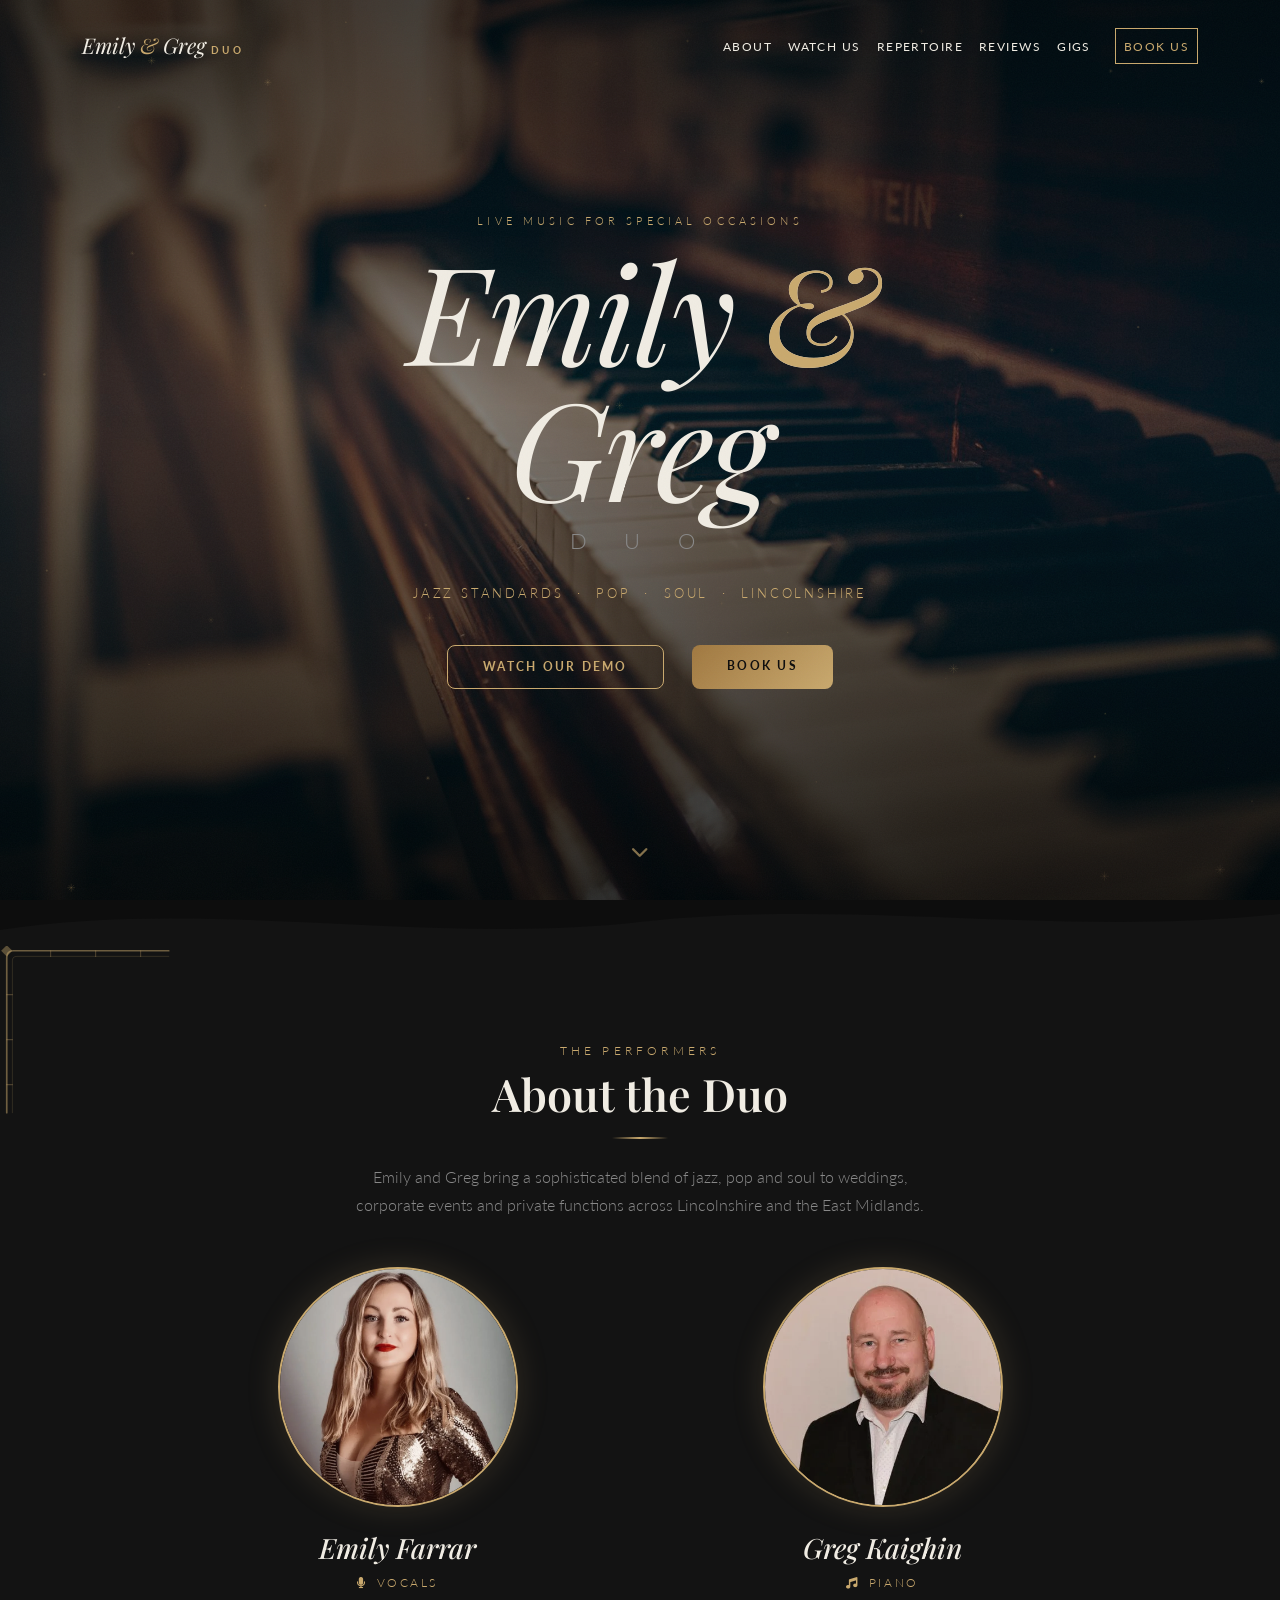
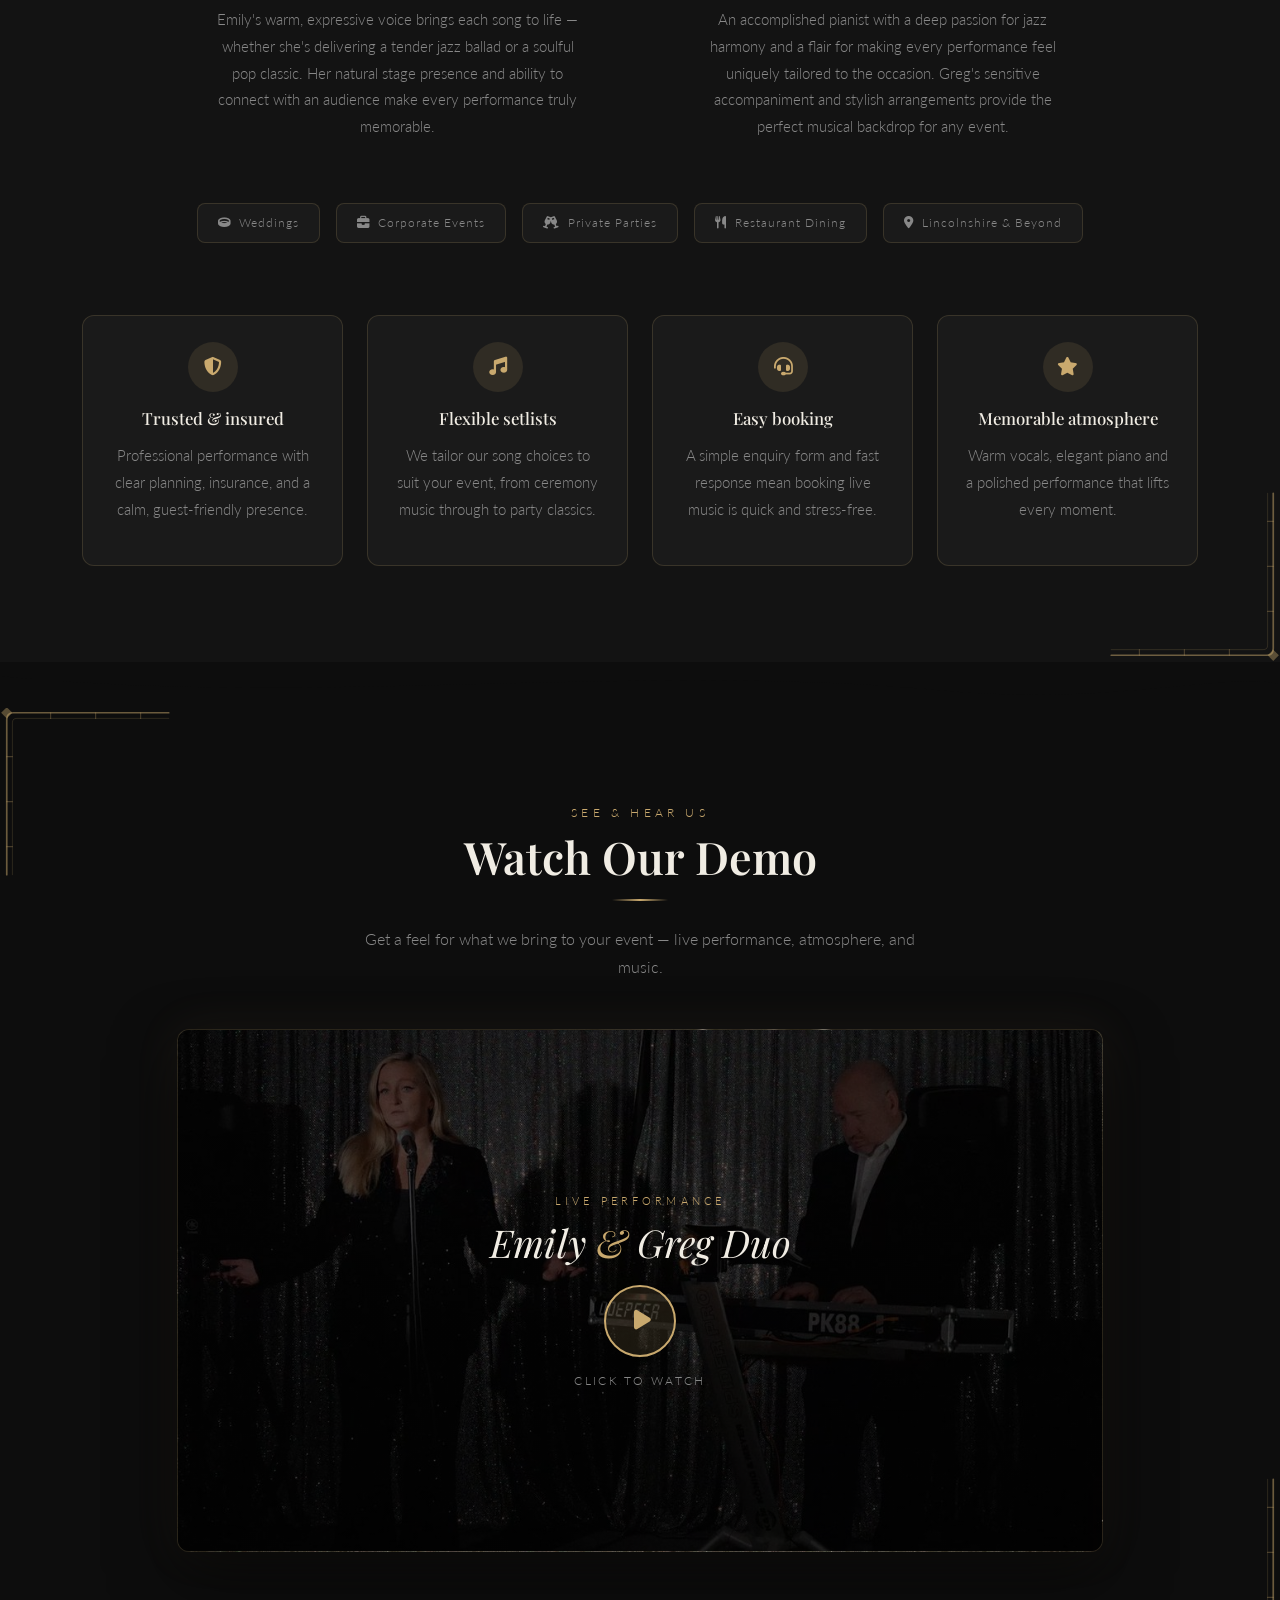
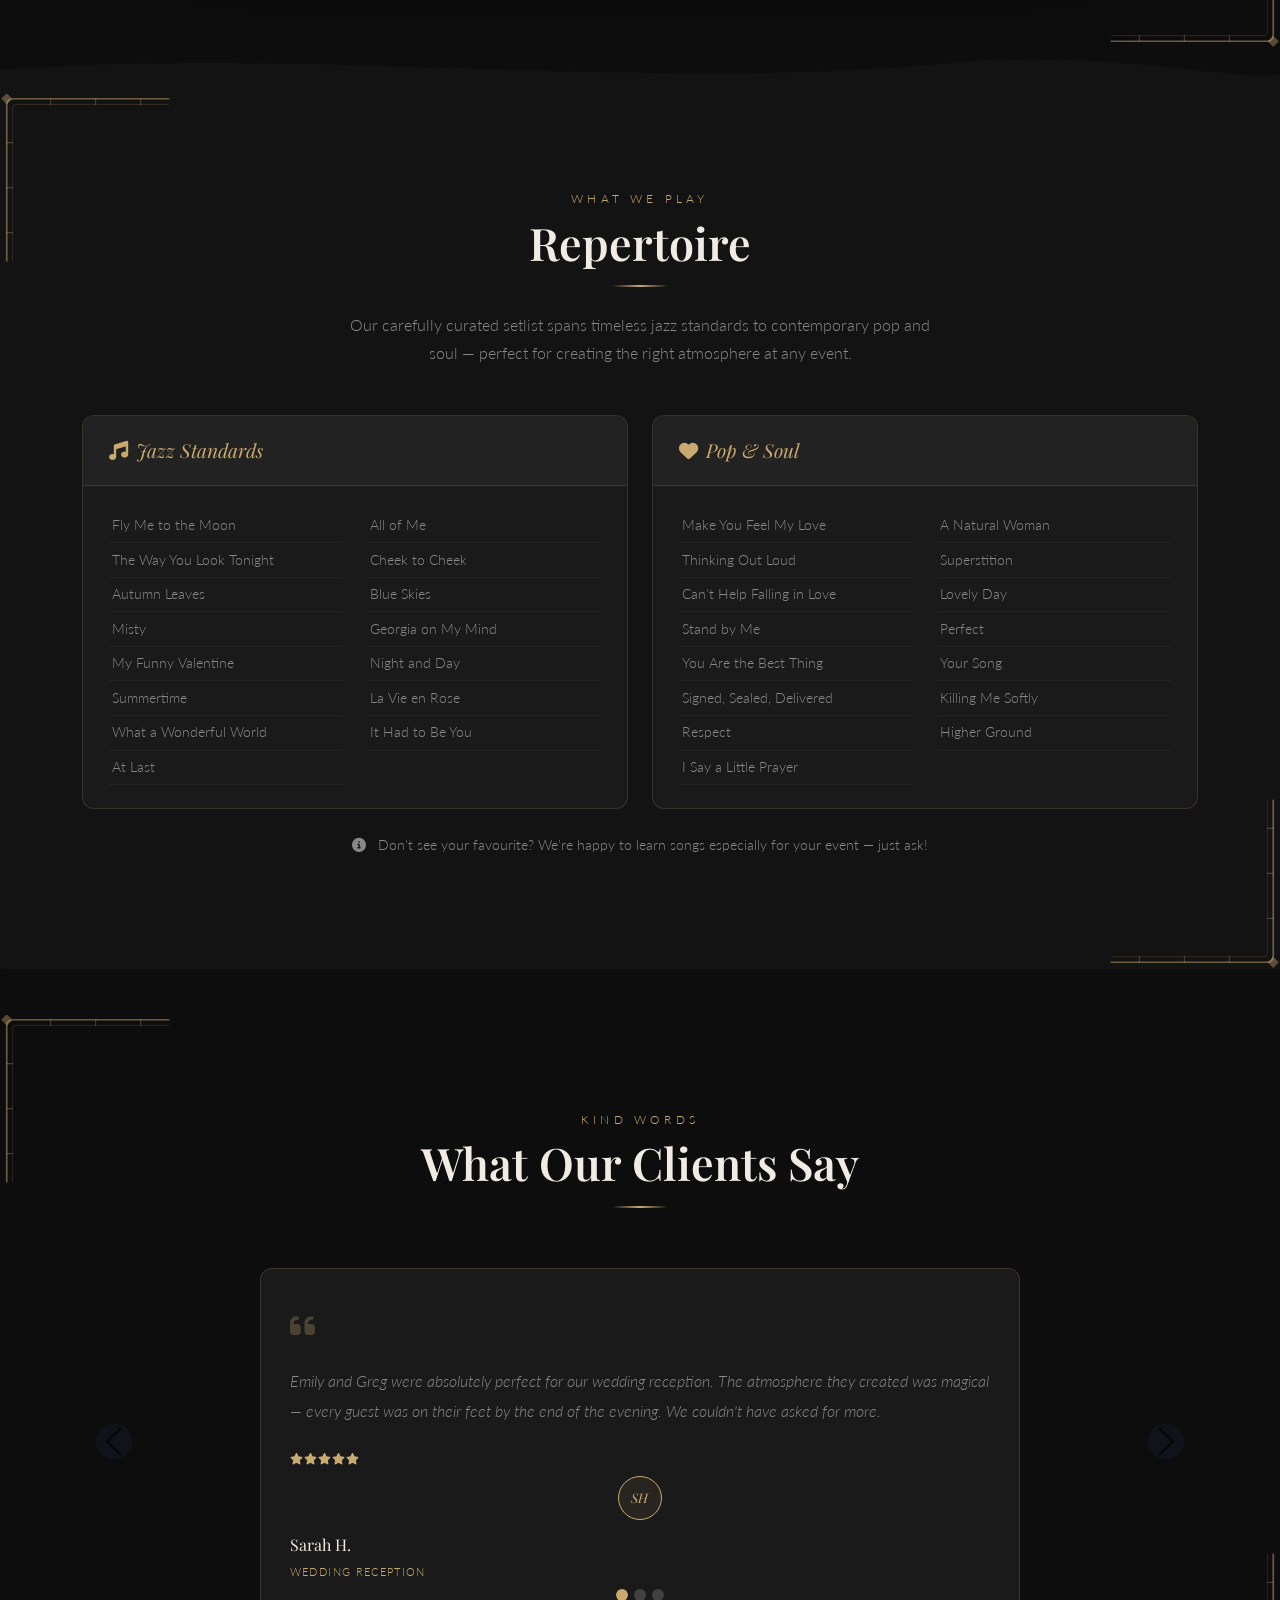
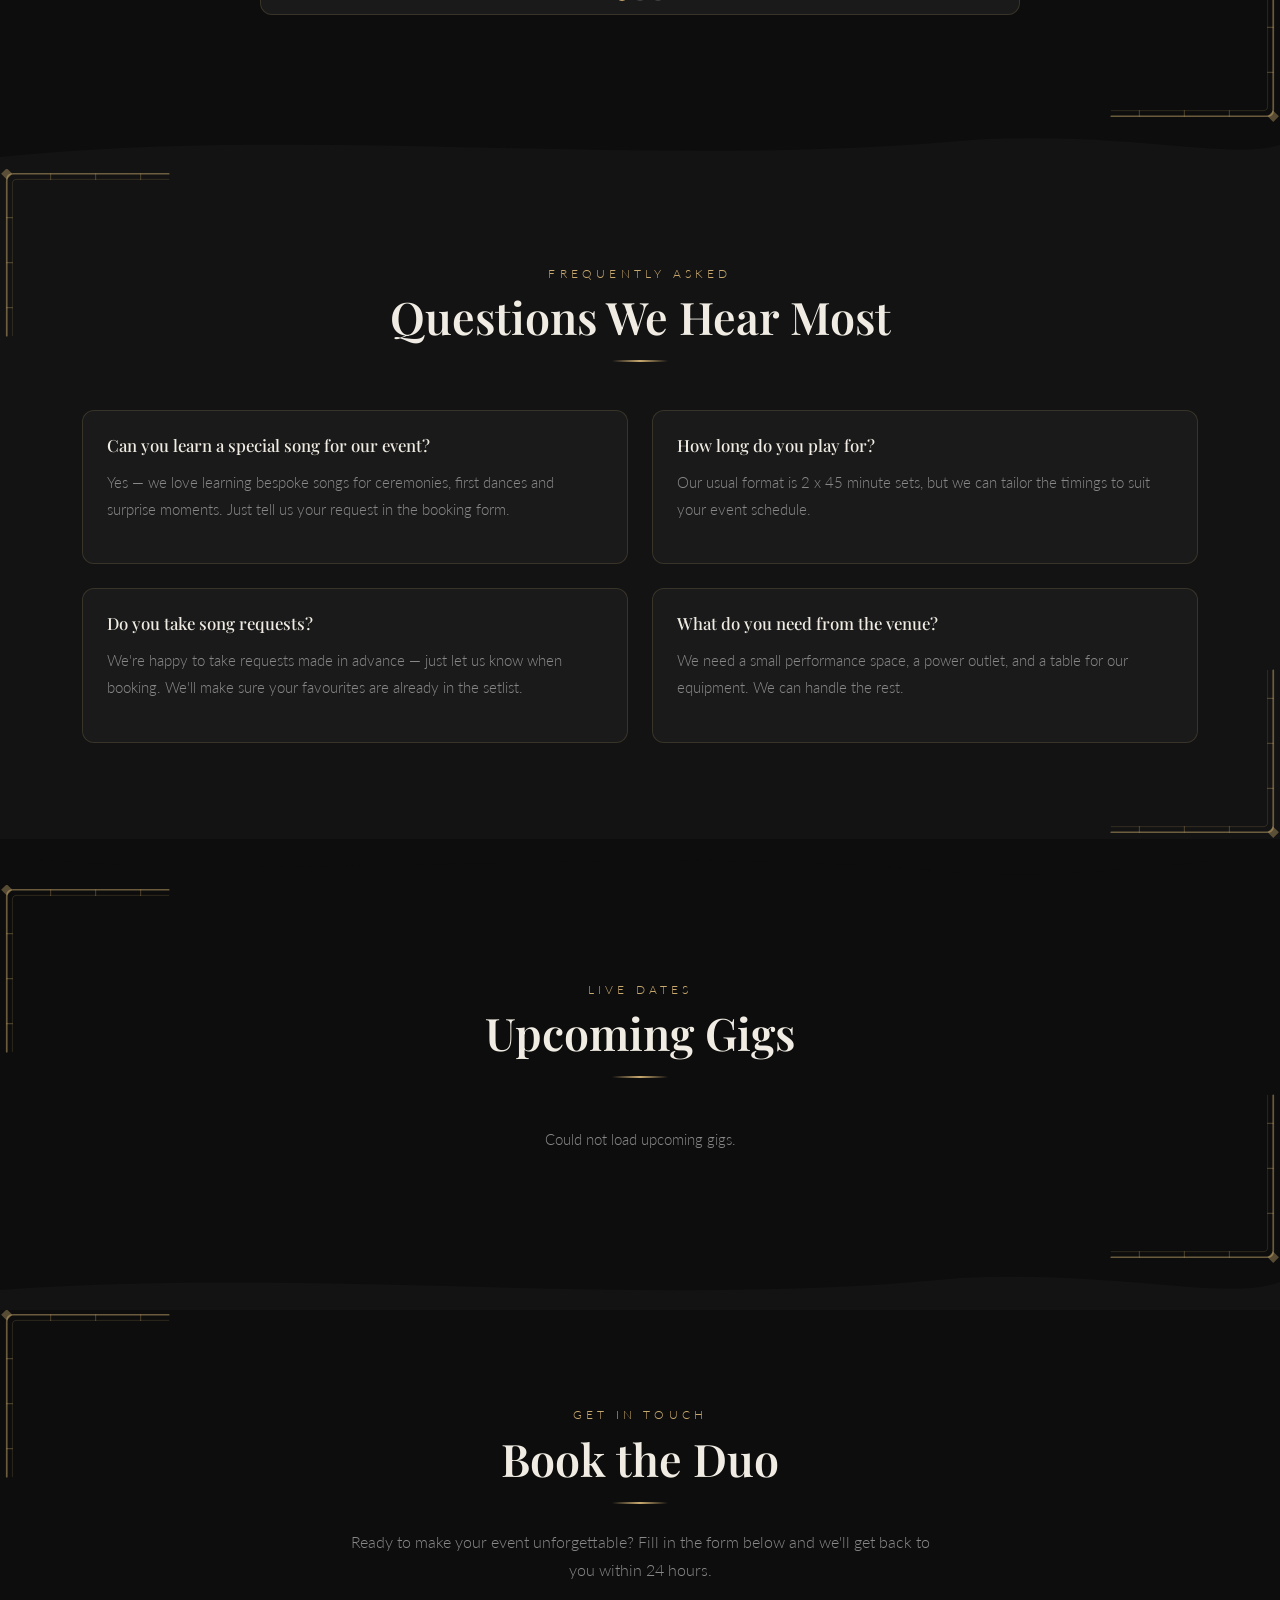
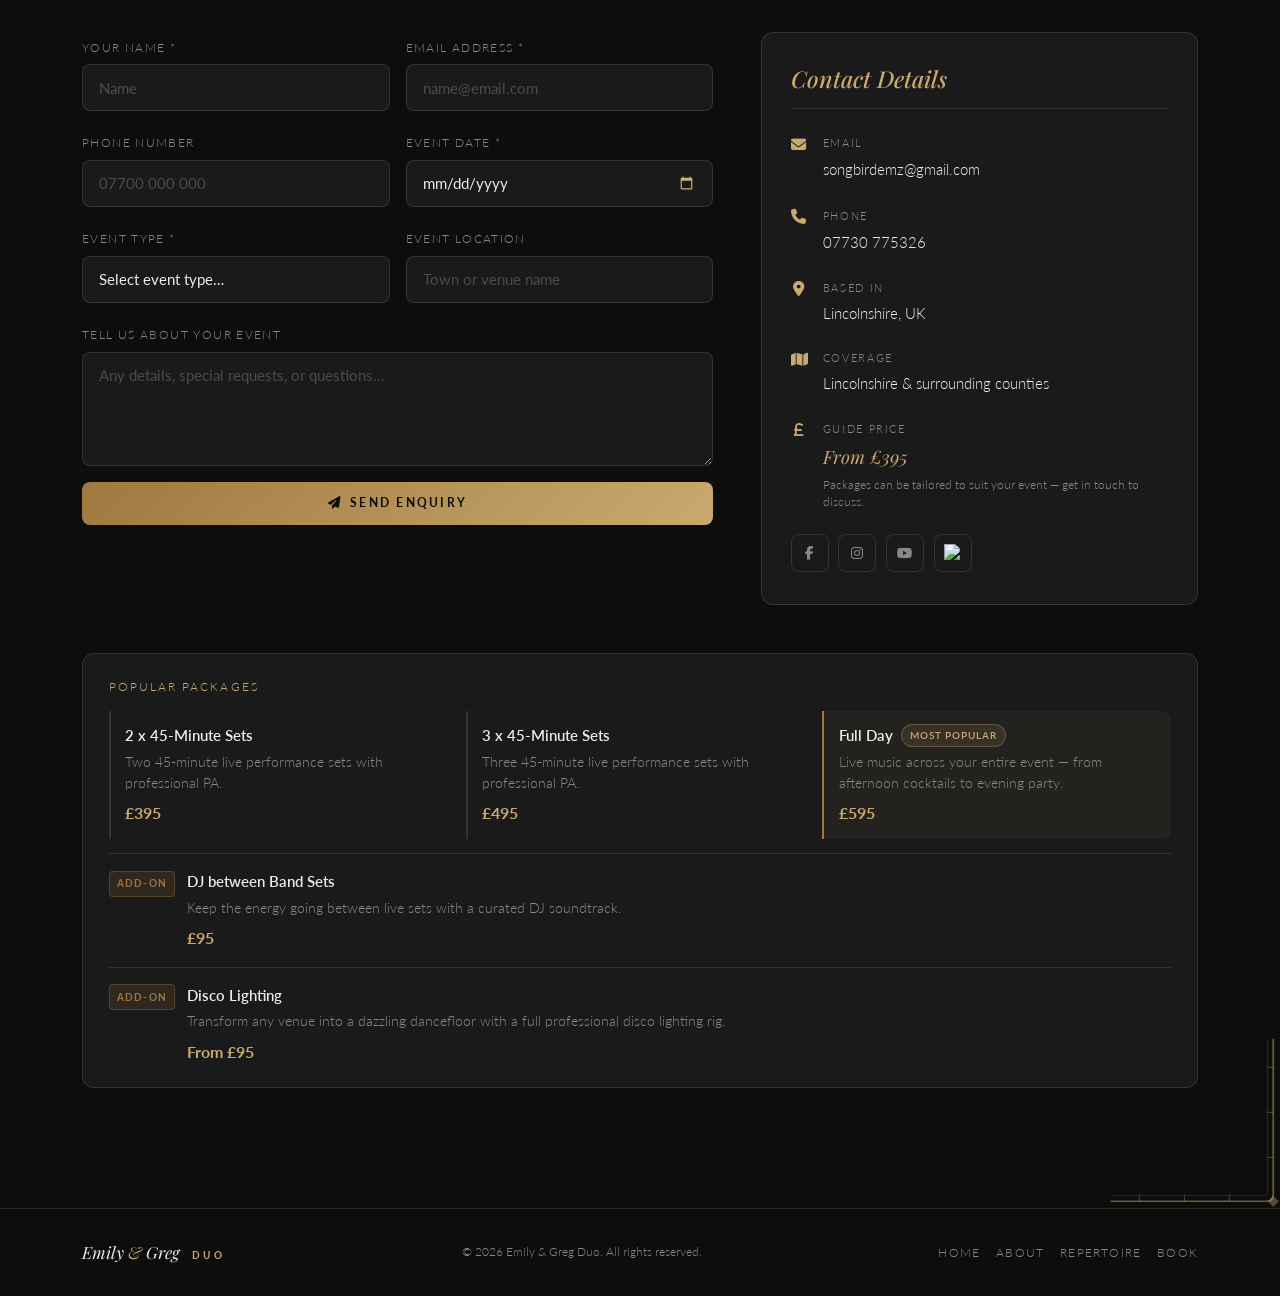
==== commit f093daba: "Add Google Ads conversion tracking Tag ID AW-18109268214 added to gtag config; form submission fires" ====
--- a/index.html
+++ b/index.html
@@ -64,7 +64,7 @@
       function gtag(){dataLayer.push(arguments);}
       gtag('js', new Date());
       gtag('config', 'G-RN4NZZ10PQ');
-      gtag('config', 'AW-CONVERSION_ID');
+      gtag('config', 'AW-18109268214');
     </script>
 </head>
 <body>
